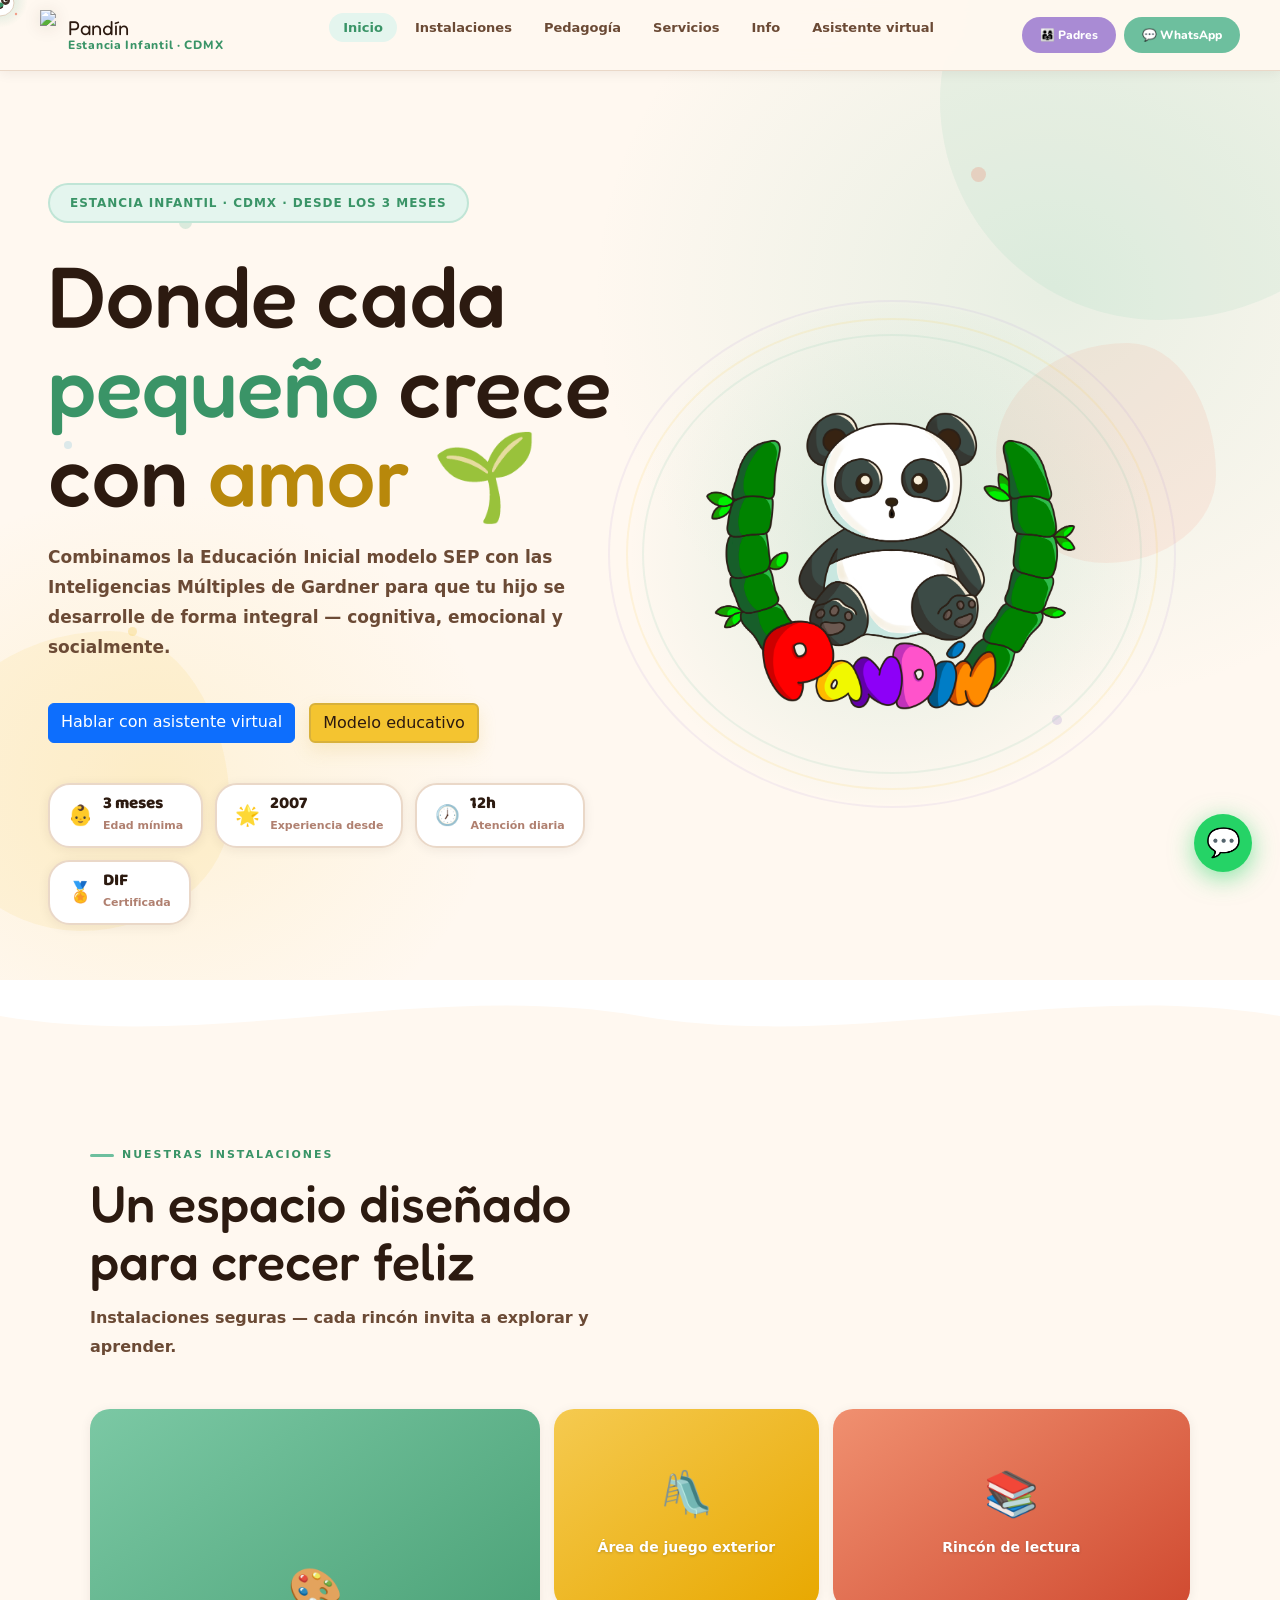
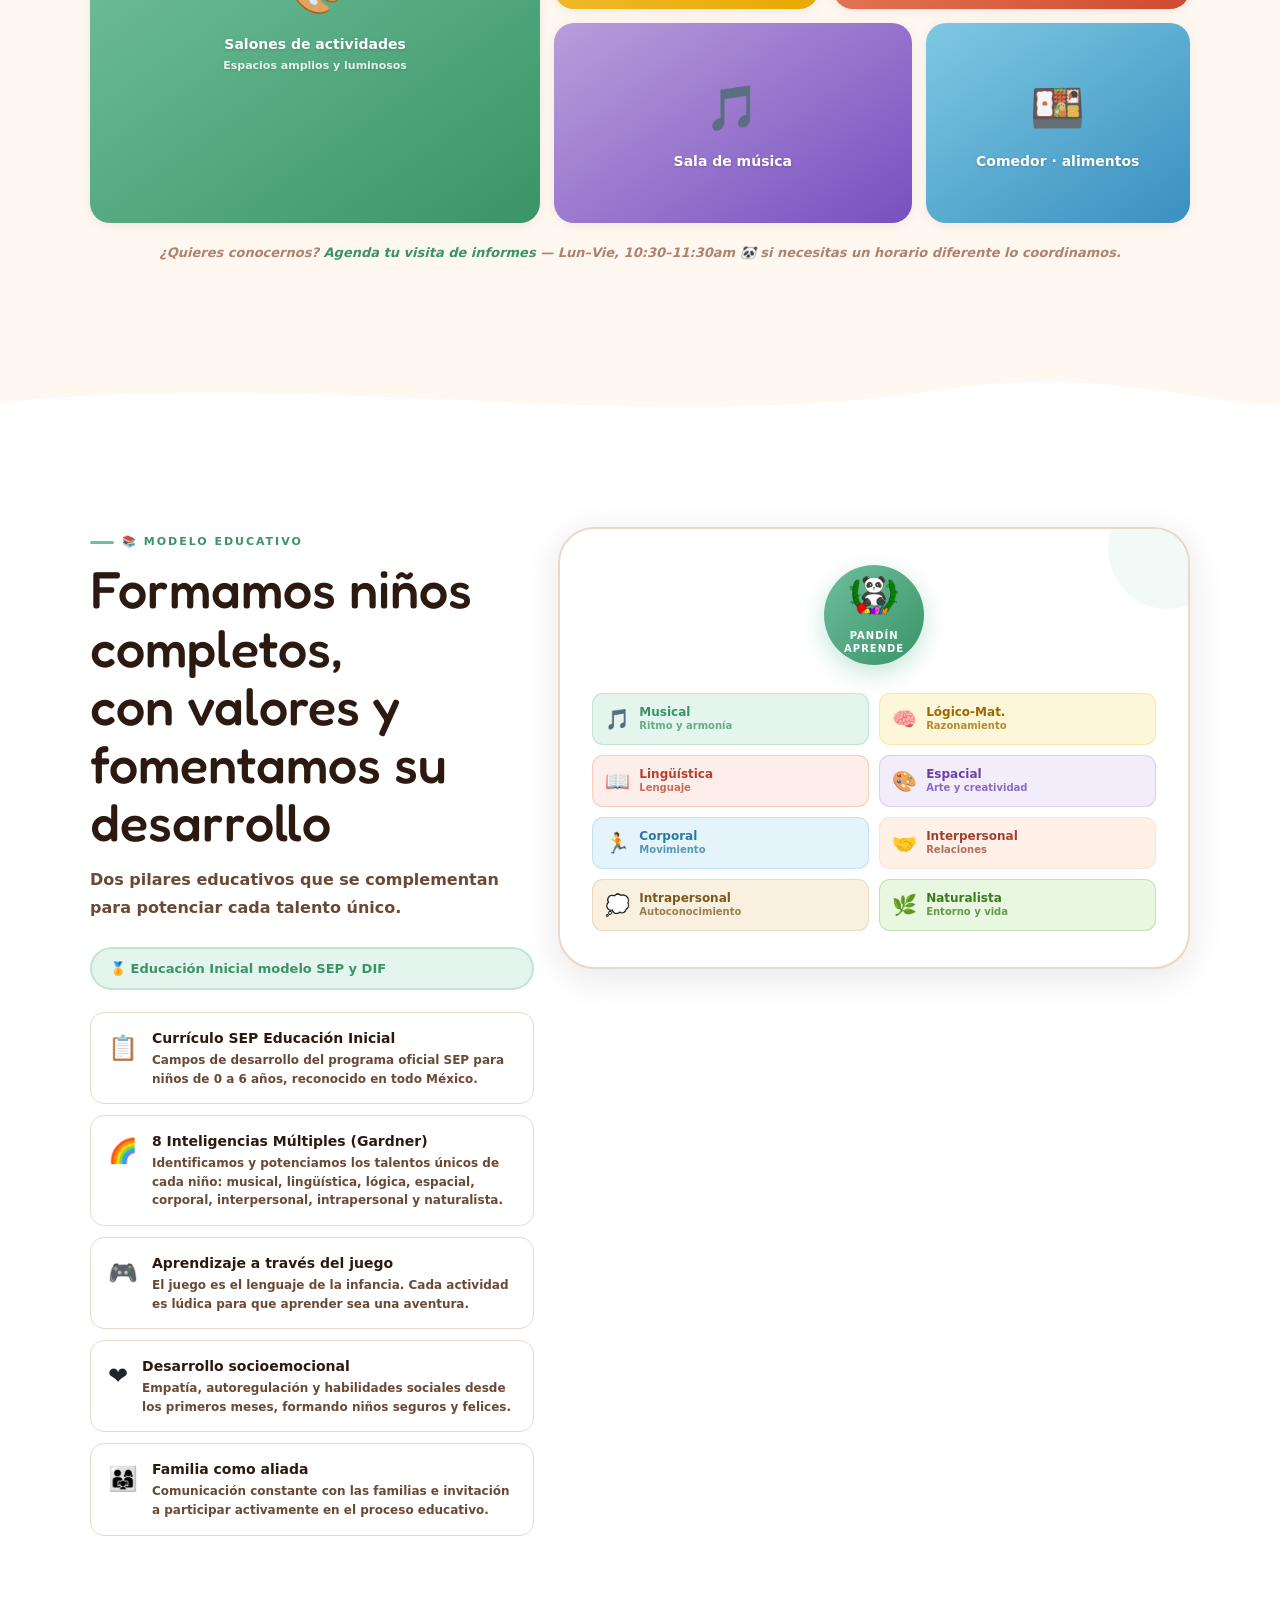
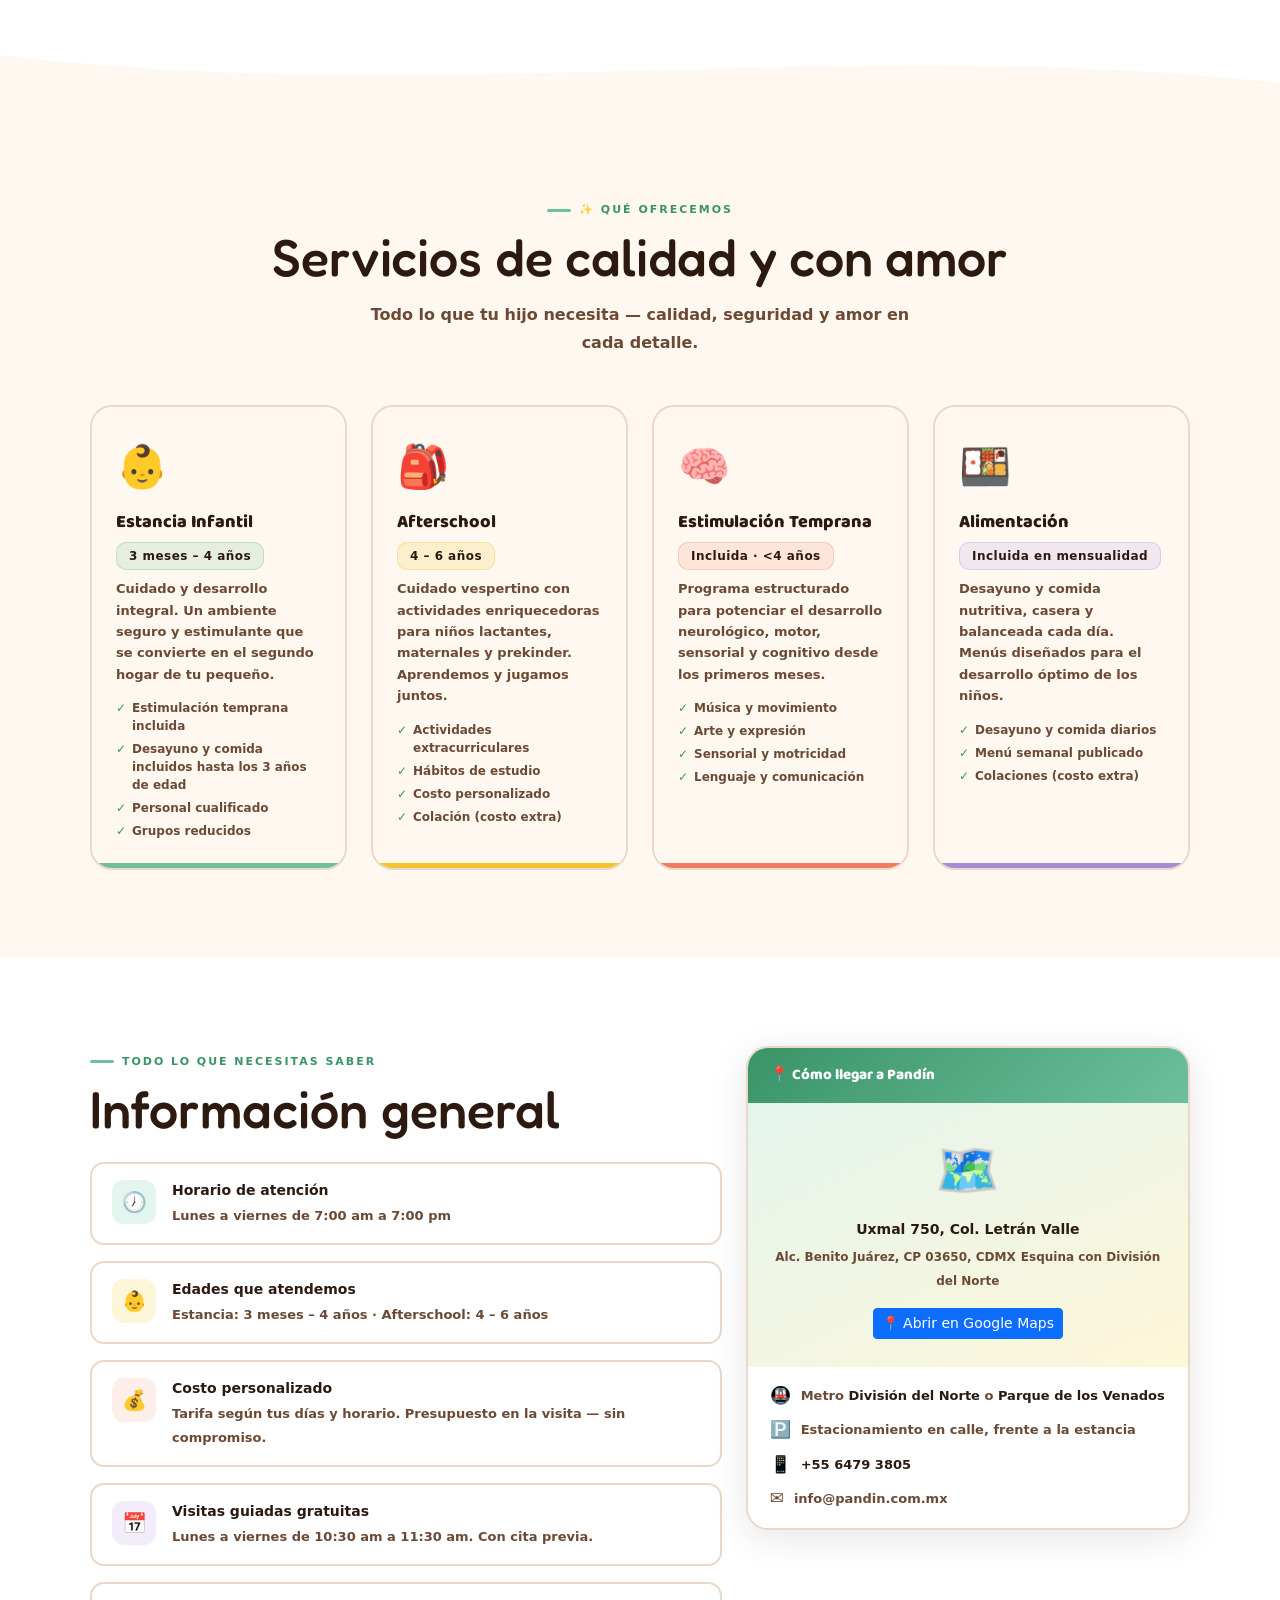
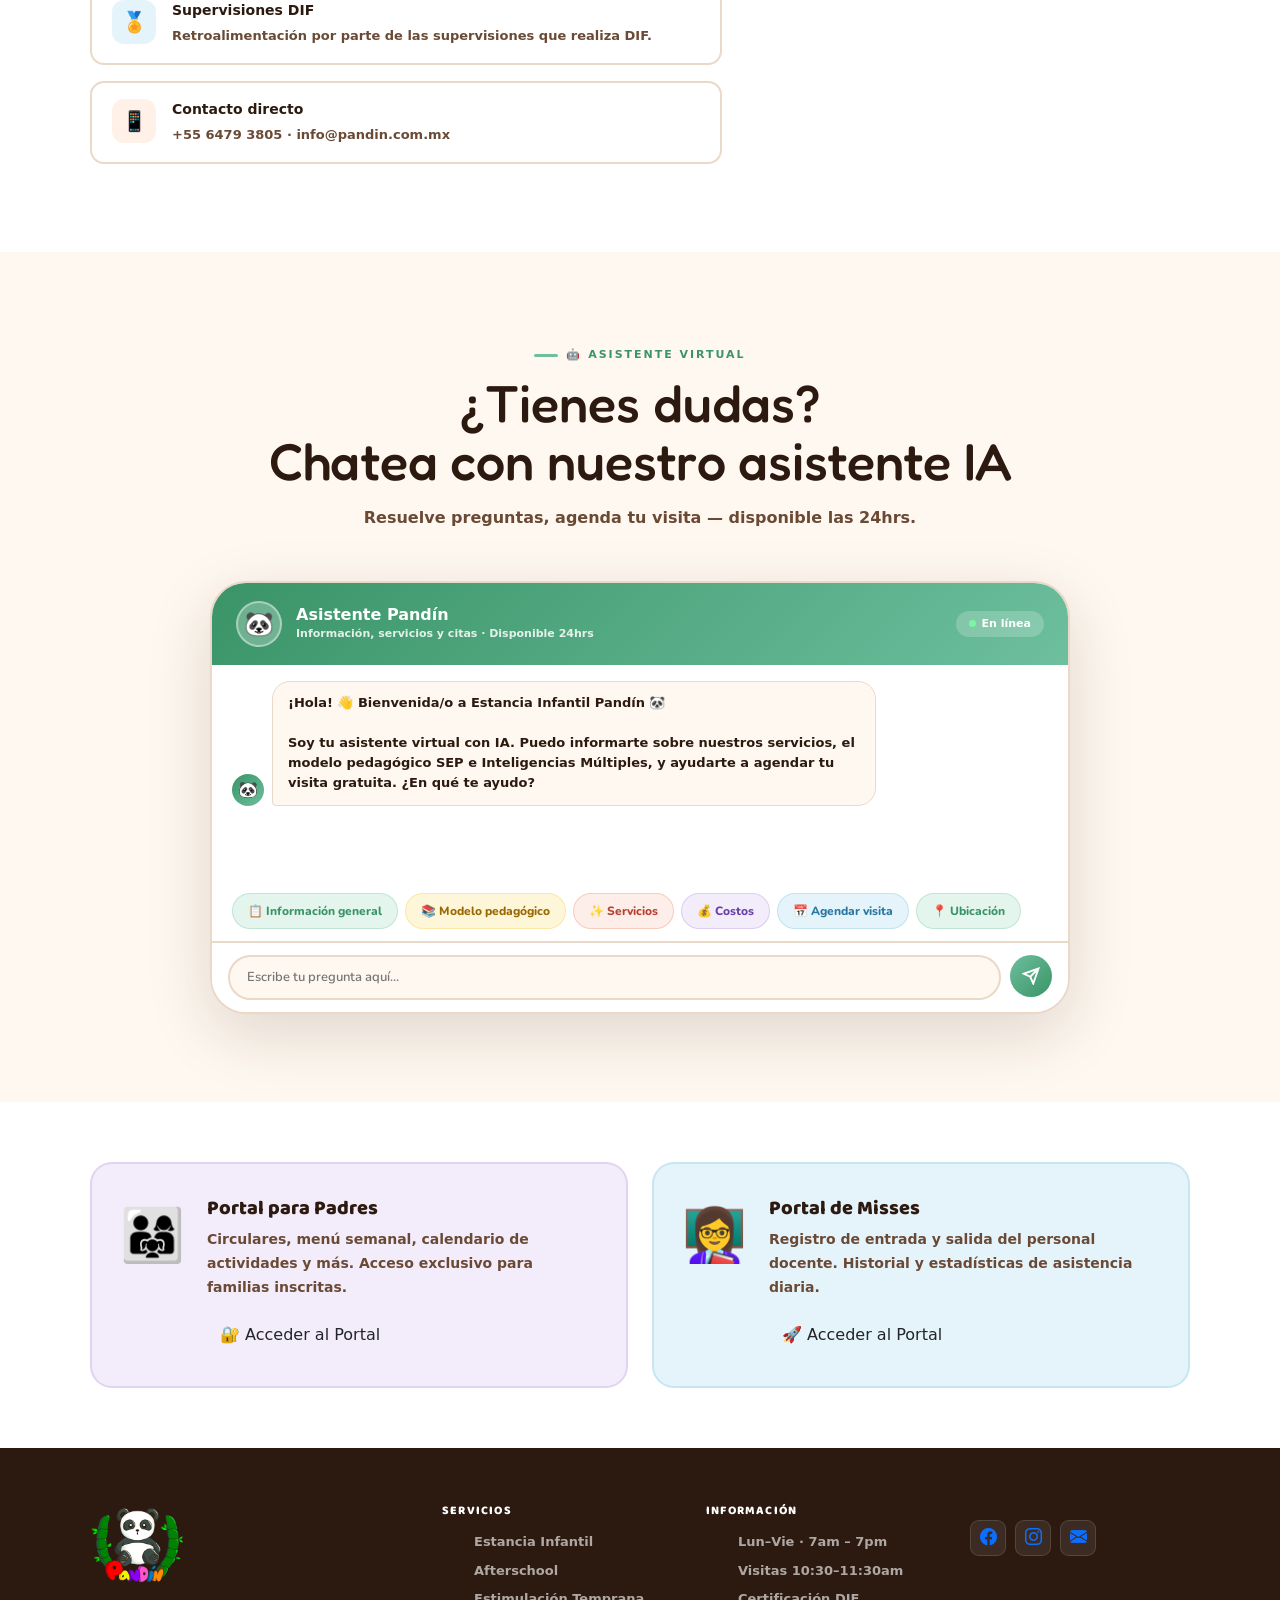
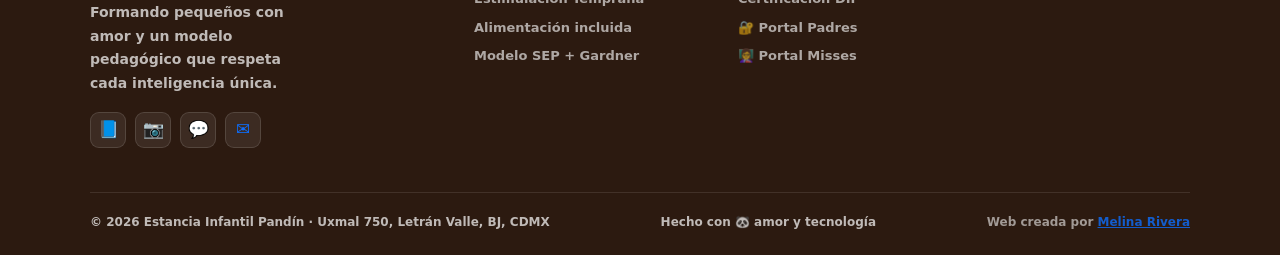
==== index.html @ a17384bd "fix: footer redes sociales" ====
<!DOCTYPE html>
<html lang="es">
<head>
  <meta charset="UTF-8">
  <meta name="viewport" content="width=device-width, initial-scale=1.0">
  <title>Estancia Infantil Pandín — Cuidando lo que más amas 🐼</title>
  <meta name="description" content="Estancia Infantil Pandín CDMX. Educación Inicial modelo SEP + Inteligencias Múltiples. 3 meses a 6 años. Uxmal 750, Letrán Valle.">
  <link rel="stylesheet" href="assets/css/global.css">
  <link rel="stylesheet" href="assets/css/index.css">
  <link href="https://cdn.jsdelivr.net/npm/bootstrap-icons@1.11.3/font/bootstrap-icons.css" rel="stylesheet">
  <!-- Bootstrap 5 -->
  <link href="https://cdn.jsdelivr.net/npm/bootstrap@5.3.2/dist/css/bootstrap.min.css" rel="stylesheet">
</head>
<body>

<!-- ── NAVBAR ─────────────────────────────── -->
<nav class="pnav" id="pnav">
  <a class="brand" href="index.html">
    <img src="/assets/media/logo_pandin.png">
    <div class="brand-text">Pandín<span>Estancia Infantil · CDMX</span></div>
  </a>
  <ul class="nav-links">
    <li><a href="#inicio" class="active">Inicio</a></li>
    <li><a href="#galeria">Instalaciones</a></li>
    <li><a href="#pedagogia">Pedagogía</a></li>
    <li><a href="#servicios">Servicios</a></li>
    <li><a href="#informacion">Info</a></li>
    <li><a href="#asistente">Asistente virtual</a></li>
  </ul>
  <div class="nav-actions">
    <a class="btn-nav btn-nav-portal" href="pages/padres.html">👨‍👩‍👧 Padres</a>
    <a class="btn-nav btn-nav-green" href="https://wa.me/525564793805" target="_blank">💬 WhatsApp</a>
  </div>
</nav>

<!-- ── HERO ───────────────────────────────── -->
<section class="hero-wrap" id="inicio">
  <div class="hero-blobs">
    <div class="blob b1"></div><div class="blob b2"></div><div class="blob b3"></div>
  </div>
  <div class="hero-dots">
    <span class="hd hd1"></span><span class="hd hd2"></span>
    <span class="hd hd3"></span><span class="hd hd4"></span><span class="hd hd5"></span>
  </div>
  <div class="container-fluid px-5">
    <div class="row align-items-center min-vh-100 pt-5">
      <div class="col-lg-6 hero-left">
        <div class="hero-badge reveal">Estancia Infantil · CDMX · Desde los 3 meses</div>
        <h1 class="hero-title reveal">
          Donde cada<br>
          <span class="t-green">pequeño</span> crece<br>
          con <span class="t-yellow">amor</span> 🌱
        </h1>
        <p class="hero-sub reveal">
          Combinamos la <strong>Educación Inicial modelo SEP</strong> con las <strong>Inteligencias Múltiples</strong>
          de Gardner para que tu hijo se desarrolle de forma integral — cognitiva,
          emocional y socialmente.
        </p>
        <div class="hero-ctas reveal">
          <a class="btn btn-primary" href="#asistente">Hablar con asistente virtual</a>
       <a class="btn btn-modelo" href="#pedagogia">Modelo educativo</a>
        </div>
        <div class="hero-pills reveal">
          <div class="pill"><span>👶</span><div><b>3 meses</b><small>Edad mínima</small></div></div>
          <div class="pill"><span>🌟</span><div><b>2007</b><small>Experiencia desde</small></div></div>
          <div class="pill"><span>🕖</span><div><b>12h</b><small>Atención diaria</small></div></div>
          <div class="pill"><span>🏅</span><div><b>DIF</b><small>Certificada</small></div></div>
        </div>
      </div>
      <div class="col-lg-6 hero-right d-none d-lg-block">
        <div class="hero-img-wrap">
          <div class="hero-glow"></div>
          <div class="hero-rings">
            <div class="hr hr1"></div><div class="hr hr2"></div><div class="hr hr3"></div>
          </div>
          <img src="/assets/media/logo_pandin.PNG">
        </div>
      </div>
    </div>
  </div>
</section>

<!-- WAVE -->
<div class="wave-sep" style="background:var(--hero-bottom,#fff)">
  <svg viewBox="0 0 1440 72" xmlns="http://www.w3.org/2000/svg" preserveAspectRatio="none" style="height:72px">
    <path d="M0,36 C240,72 480,0 720,36 C960,72 1200,0 1440,36 L1440,72 L0,72Z" fill="var(--cream)"/>
  </svg>
</div>

<!-- ── GALERÍA ─────────────────────────────── -->
<section class="sec" id="galeria" style="background:var(--cream)">
  <div class="mw">
    <div class="tag-line">Nuestras instalaciones</div>
    <h2 class="sec-title">Un espacio diseñado<br>para crecer feliz</h2>
    <p class="sec-desc mb-5">Instalaciones seguras — cada rincón invita a explorar y aprender.</p>
    <div class="gallery-masonry reveal">
      <div class="gm-item gm-big">
        <div class="gm-ph gp-green">
          <div class="gico">🎨</div>
          <div class="gtxt">Salones de actividades<br><small>Espacios amplios y luminosos</small></div>
          <div class="gm-overlay">Visita nuestras instalaciones</div>
        </div>
      </div>
      <div class="gm-item">
        <div class="gm-ph gp-yellow">
          <div class="gico">🛝</div><div class="gtxt">Área de juego exterior</div>
        </div>
      </div>
      <div class="gm-item">
        <div class="gm-ph gp-coral">
          <div class="gico">📚</div><div class="gtxt">Rincón de lectura</div>
        </div>
      </div>
      <div class="gm-item">
        <div class="gm-ph gp-lav">
          <div class="gico">🎵</div><div class="gtxt">Sala de música</div>
        </div>
      </div>
      <div class="gm-item">
        <div class="gm-ph gp-sky">
          <div class="gico">🍱</div><div class="gtxt">Comedor · alimentos</div>
        </div>
      </div>
    </div>
    <p class="gallery-note reveal">¿Quieres conocernos?
      <a href="#asistente">Agenda tu visita de informes</a> —
      Lun–Vie, 10:30–11:30am 🐼 si necesitas un horario diferente lo coordinamos.
    </p>
  </div>
</section>

<div class="wave-sep" style="background:var(--cream)">
  <svg viewBox="0 0 1440 72" xmlns="http://www.w3.org/2000/svg" preserveAspectRatio="none" style="height:72px">
    <path d="M0,36 C360,0 720,72 1080,20 C1260,0 1380,44 1440,36 L1440,72 L0,72Z" fill="white"/>
  </svg>
</div>

<!-- ── PEDAGOGÍA ──────────────────────────── -->
<section class="sec" id="pedagogia" style="background:white">
  <div class="mw">
    <div class="row gy-5 align-items-start">
      <div class="col-lg-5">
        <div class="tag-line">📚 Modelo educativo</div>
        <h2 class="sec-title">Formamos niños completos,<br>con valores y fomentamos su desarrollo</h2>
        <p class="sec-desc mb-4">Dos pilares educativos que se complementan para potenciar cada talento único.</p>
        <div class="sep-badge reveal">🏅 Educación Inicial modelo SEP y DIF</div>
        <div class="ped-pillar reveal"><span class="pp-ico">📋</span><div><b>Currículo SEP Educación Inicial</b><p>Campos de desarrollo del programa oficial SEP para niños de 0 a 6 años, reconocido en todo México.</p></div></div>
        <div class="ped-pillar reveal"><span class="pp-ico">🌈</span><div><b>8 Inteligencias Múltiples (Gardner)</b><p>Identificamos y potenciamos los talentos únicos de cada niño: musical, lingüística, lógica, espacial, corporal, interpersonal, intrapersonal y naturalista.</p></div></div>
        <div class="ped-pillar reveal"><span class="pp-ico">🎮</span><div><b>Aprendizaje a través del juego</b><p>El juego es el lenguaje de la infancia. Cada actividad es lúdica para que aprender sea una aventura.</p></div></div>
        <div class="ped-pillar reveal"><span class="pp-ico">❤️</span><div><b>Desarrollo socioemocional</b><p>Empatía, autoregulación y habilidades sociales desde los primeros meses, formando niños seguros y felices.</p></div></div>
        <div class="ped-pillar reveal"><span class="pp-ico">👨‍👩‍👧</span><div><b>Familia como aliada</b><p>Comunicación constante con las familias e invitación a participar activamente en el proceso educativo.</p></div></div>
      </div>
      <div class="col-lg-7">
        <div class="intel-card reveal">
          <div class="intel-center">
            <div class="ic-circle">
              <img src="/assets/media/logo_pandin.PNG" class="ped-logo">
              <div class="ic-label">Pandín<br>Aprende</div>
            </div>
          </div>
          <div class="intel-grid">
            <div class="intel-chip ic-m reveal"><span>🎵</span><div><b>Musical</b><small>Ritmo y armonía</small></div></div>
            <div class="intel-chip ic-b reveal"><span>🧠</span><div><b>Lógico-Mat.</b><small>Razonamiento</small></div></div>
            <div class="intel-chip ic-c reveal"><span>📖</span><div><b>Lingüística</b><small>Lenguaje</small></div></div>
            <div class="intel-chip ic-l reveal"><span>🎨</span><div><b>Espacial</b><small>Arte y creatividad</small></div></div>
            <div class="intel-chip ic-s reveal"><span>🏃</span><div><b>Corporal</b><small>Movimiento</small></div></div>
            <div class="intel-chip ic-p reveal"><span>🤝</span><div><b>Interpersonal</b><small>Relaciones</small></div></div>
            <div class="intel-chip ic-sa reveal"><span>💭</span><div><b>Intrapersonal</b><small>Autoconocimiento</small></div></div>
            <div class="intel-chip ic-g reveal"><span>🌿</span><div><b>Naturalista</b><small>Entorno y vida</small></div></div>
          </div>
        </div>
      </div>
    </div>
  </div>
</section>

<div class="wave-sep" style="background:white">
  <svg viewBox="0 0 1440 72" xmlns="http://www.w3.org/2000/svg" preserveAspectRatio="none" style="height:72px">
    <path d="M0,20 C480,72 960,0 1440,48 L1440,72 L0,72Z" fill="var(--cream)"/>
  </svg>
</div>

<!-- ── SERVICIOS ──────────────────────────── -->
<section class="sec" id="servicios" style="background:var(--cream)">
  <div class="mw">
    <div class="center mb-5">
      <div class="tag-line" style="justify-content:center">✨ Qué ofrecemos</div>
      <h2 class="sec-title">Servicios de calidad y con amor</h2>
      <p class="sec-desc">Todo lo que tu hijo necesita — calidad, seguridad y amor en cada detalle.</p>
    </div>
    <div class="row gy-4">
      <div class="col-sm-6 col-xl-3 reveal">
        <div class="srv-card card-accent-mint">
          <div class="sc-icon">👶</div>
          <h3>Estancia Infantil</h3>
          <span class="badge badge-mint mb-2">3 meses – 4 años</span>
          <p>Cuidado y desarrollo integral. Un ambiente seguro y estimulante que se convierte en el segundo hogar de tu pequeño.</p>
          <ul class="sc-list">
            <li>Estimulación temprana incluida</li>
            <li>Desayuno y comida incluidos hasta los 3 años de edad</li>
            <li>Personal cualificado</li>
            <li>Grupos reducidos</li>
          </ul>
        </div>
      </div>
      <div class="col-sm-6 col-xl-3 reveal">
        <div class="srv-card card-accent-butter">
          <div class="sc-icon">🎒</div>
          <h3>Afterschool</h3>
          <span class="badge badge-butter mb-2">4 – 6 años</span>
          <p>Cuidado vespertino con actividades enriquecedoras para niños lactantes, maternales y prekinder. Aprendemos y jugamos juntos.</p>
          <ul class="sc-list">
            <li>Actividades extracurriculares</li>
            <li>Hábitos de estudio</li>
            <li>Costo personalizado</li>
            <li>Colación (costo extra)</li>
          </ul>
        </div>
      </div>
      <div class="col-sm-6 col-xl-3 reveal">
        <div class="srv-card card-accent-coral">
          <div class="sc-icon">🧠</div>
          <h3>Estimulación Temprana</h3>
          <span class="badge badge-coral mb-2">Incluida · &lt;4 años</span>
          <p>Programa estructurado para potenciar el desarrollo neurológico, motor, sensorial y cognitivo desde los primeros meses.</p>
          <ul class="sc-list">
            <li>Música y movimiento</li>
            <li>Arte y expresión</li>
            <li>Sensorial y motricidad</li>
            <li>Lenguaje y comunicación</li>
          </ul>
        </div>
      </div>
      <div class="col-sm-6 col-xl-3 reveal">
        <div class="srv-card card-accent-lav">
          <div class="sc-icon">🍱</div>
          <h3>Alimentación</h3>
          <span class="badge badge-lav mb-2">Incluida en mensualidad</span>
          <p>Desayuno y comida nutritiva, casera y balanceada cada día. Menús diseñados para el desarrollo óptimo de los niños.</p>
          <ul class="sc-list">
            <li>Desayuno y comida diarios</li>
            <li>Menú semanal publicado</li>
            <li>Colaciones (costo extra)</li>
          </ul>
        </div>
      </div>
    </div>
  </div>
</section>
<!-- ── INFORMACIÓN ────────────────────────── -->
<section class="sec" id="informacion" style="background:white">
  <div class="mw">
    <div class="row gy-5 align-items-start">
      <div class="col-lg-7">
        <div class="tag-line">Todo lo que necesitas saber</div>
        <h2 class="sec-title mb-4">Información general</h2>
        <div class="d-flex flex-column gap-3">
          <div class="info-row reveal"><div class="info-dot" style="background:var(--mint-l)">🕖</div><div class="info-row-text"><strong>Horario de atención</strong><span>Lunes a viernes de 7:00 am a 7:00 pm</span></div></div>
          <div class="info-row reveal"><div class="info-dot" style="background:var(--butter-l)">👶</div><div class="info-row-text"><strong>Edades que atendemos</strong><span>Estancia: 3 meses – 4 años · Afterschool: 4 – 6 años</span></div></div>
          <div class="info-row reveal"><div class="info-dot" style="background:var(--coral-l)">💰</div><div class="info-row-text"><strong>Costo personalizado</strong><span>Tarifa según tus días y horario. Presupuesto en la visita — sin compromiso.</span></div></div>
          <div class="info-row reveal"><div class="info-dot" style="background:var(--lav-l)">📅</div><div class="info-row-text"><strong>Visitas guiadas gratuitas</strong><span>Lunes a viernes de 10:30 am a 11:30 am. Con cita previa.</span></div></div>
          <div class="info-row reveal"><div class="info-dot" style="background:var(--sky-l)">🏅</div><div class="info-row-text"><strong>Supervisiones DIF</strong><span>Retroalimentación por parte de las supervisiones que realiza DIF.</span></div></div>
          <div class="info-row reveal"><div class="info-dot" style="background:#FFF0E8">📱</div><div class="info-row-text"><strong>Contacto directo</strong><span>+55 6479 3805 · info@pandin.com.mx</span></div></div>
        </div>
      </div>
      <div class="col-lg-5 reveal">
        <div class="map-card">
          <div class="map-header">📍 Cómo llegar a Pandín</div>
          <div class="map-visual">
            <div class="map-icon">🗺️</div>
            <div class="map-addr">
              <strong>Uxmal 750, Col. Letrán Valle</strong>
              <span>Alc. Benito Juárez, CP 03650, CDMX</span>
              <span>Esquina con División del Norte</span>
            </div>
            <a class="btn btn-primary btn-sm mt-3" href="https://www.google.com/maps/place/Estancia+Infantil+Pandín/@19.3747307,-99.1601567,735m/data=!3m2!1e3!4b1!4m6!3m5!1s0x85d1ffa5770e0b1b:0x31084048f4083939!8m2!3d19.3747257!4d-99.1575818!16s%2Fg%2F1q2v_lv0q?entry=ttu&g_ep=EgoyMDI2MDMzMC4wIKXMDSoASAFQAw%3D%3D" target="_blank">📍 Abrir en Google Maps</a>
          </div>
          <div class="map-details">
            <div class="md-row"><span>🚇</span><span>Metro <strong>División del Norte</strong> o <strong>Parque de los Venados</strong></span></div>
            <div class="md-row"><span>🅿️</span><span>Estacionamiento en calle, frente a la estancia</span></div>
            <div class="md-row"><span>📱</span><span><strong>+55 6479 3805</strong></span></div>
            <div class="md-row"><span>✉️</span><span>info@pandin.com.mx</span></div>
          </div>
        </div>
      </div>
    </div>
  </div>
</section>

<!-- ── ASISTENTE IA ────────────────────────── -->
<section class="sec" id="asistente" style="background:var(--cream)">
  <div class="mw-sm">
    <div class="center mb-5">
      <div class="tag-line" style="justify-content:center">🤖 Asistente Virtual</div>
      <h2 class="sec-title">¿Tienes dudas?<br>Chatea con nuestro asistente IA</h2>
      <p class="sec-desc">Resuelve preguntas, agenda tu visita — disponible las 24hrs.</p>
    </div>
    <div class="chat-shell reveal">
      <div class="chat-hdr">
        <div class="ch-av">🐼</div>
        <div class="ch-info">
          <h3>Asistente Pandín</h3>
          <p>Información, servicios y citas · Disponible 24hrs</p>
        </div>
        <div class="ch-online"><div class="online-dot"></div>En línea</div>
      </div>
      <div class="chat-loader" id="chatLoader"><div class="cl-bar"></div></div>
      <div class="chat-body">
        <div class="chat-msgs" id="chatMsgs"></div>
        <div class="chat-opts" id="chatOpts"></div>
        <div id="chatForms"></div>
      </div>
      <div class="chat-input-row">
        <input type="text" id="chatIn" placeholder="Escribe tu pregunta aquí..." autocomplete="off">
        <button class="chat-send" onclick="sendChat()" aria-label="Enviar">
          <svg width="18" height="18" viewBox="0 0 24 24" fill="none" stroke="white" stroke-width="2.5"><path d="M22 2L11 13M22 2L15 22 11 13 2 9l20-7z"/></svg>
        </button>
      </div>
    </div>
  </div>
</section>

<!-- ── PORTALES CTA ────────────────────────── -->
<section class="sec-sm" id="portales" style="background:white">
  <div class="mw">
    <div class="row gy-4">
      <div class="col-md-6 reveal">
        <div class="portal-cta-card pcc-lav">
          <div class="pcc-icon">👨‍👩‍👧</div>
          <div class="pcc-body">
            <h3>Portal para Padres</h3>
            <p>Circulares, menú semanal, calendario de actividades y más. Acceso exclusivo para familias inscritas.</p>
            <a class="btn btn-lav" href="pages/padres.html">🔐 Acceder al Portal</a>
          </div>
        </div>
      </div>
      <div class="col-md-6 reveal">
        <div class="portal-cta-card pcc-sky">
          <div class="pcc-icon">👩‍🏫</div>
          <div class="pcc-body">
            <h3>Portal de Misses</h3>
            <p>Registro de entrada y salida del personal docente. Historial y estadísticas de asistencia diaria.</p>
            <a class="btn btn-sky" href="pages/misses.html">🚀 Acceder al Portal</a>
          </div>
        </div>
      </div>
    </div>
  </div>
</section>

<!-- ── FOOTER ─────────────────────────────── -->
<footer class="pfooter">
  <div class="footer-grid">
    <div class="footer-brand">
      <img src="/assets/media/logo_pandin.PNG">
            <p>Formando pequeños con amor y un modelo pedagógico que respeta cada inteligencia única.</p>
      <div class="footer-social">
        <a class="soc-btn" href="https://www.facebook.com/estancia.pandin?ref=hl" target="_blank">📘</a>
        <a class="soc-btn" href="https://www.instagram.com/estancia.pandin/" target="_blank">📷</a>
        <a class="soc-btn" href="https://wa.me/525564793805" target="_blank">💬</a>
        <a class="soc-btn" href="mailto:info@pandin.com.mx">✉️</a>
      </div>
    </div>
    <div class="footer-col"><h4>Servicios</h4><ul>
      <li><a href="#servicios">Estancia Infantil</a></li>
      <li><a href="#servicios">Afterschool</a></li>
      <li><a href="#servicios">Estimulación Temprana</a></li>
      <li><a href="#servicios">Alimentación incluida</a></li>
      <li><a href="#pedagogia">Modelo SEP + Gardner</a></li>
    </ul></div>
    <div class="footer-col"><h4>Información</h4><ul>
      <li><a href="#informacion">Lun–Vie · 7am – 7pm</a></li>
      <li><a href="#informacion">Visitas 10:30–11:30am</a></li>
      <li><a href="#informacion">Certificación DIF</a></li>
      <li><a href="pages/padres.html">🔐 Portal Padres</a></li>
      <li><a href="pages/misses.html">👩‍🏫 Portal Misses</a></li>
    </ul></div>
    <div class="footer-social">
  <a class="soc-btn" href="https://www.facebook.com/estancia.pandin?ref=hl" target="_blank">
    <i class="bi bi-facebook"></i>
  </a>
  <a class="soc-btn" href="https://www.instagram.com/estancia.pandin/" target="_blank">
    <i class="bi bi-instagram"></i>
  </a>
  </a>
  <a class="soc-btn" href="mailto:info@pandin.com.mx">
    <i class="bi bi-envelope-fill"></i>
  </a>
</div>
  </div>
 <div class="footer-bottom">
  <span>© 2026 Estancia Infantil Pandín · Uxmal 750, Letrán Valle, BJ, CDMX</span>
  <span>Hecho con 🐼 amor y tecnología</span>
  <span class="dev-credit">
    Web creada por 
    <a href="https://melinarivera.github.io" target="_blank">Melina Rivera</a>
  </span>
</div>
  </div>
</footer>
<a class="wa-float" href="https://wa.me/525564793805" target="_blank">💬</a>

<!-- Bootstrap JS -->
<script src="https://cdn.jsdelivr.net/npm/bootstrap@5.3.2/dist/js/bootstrap.bundle.min.js"></script>
<script src="assets/js/global.js"></script>
<script src="assets/js/chat.js"></script>
</body>
</html>
---- assets/css/global.css ----
/* ═══════════════════════════════════════════════
   PANDÍN — Global CSS
   Paleta pastel cálida inspirada en el logo
   ═══════════════════════════════════════════════ */
@import url('https://fonts.googleapis.com/css2?family=Nunito:wght@400;600;700;800;900&family=Baloo+2:wght@600;700;800&family=Fredoka+One&display=swap');

:root {
  --mint:     #6DBF9E;
  --mint-l:   #E4F5EE;
  --mint-d:   #3A9467;
  --butter:   #F4C430;
  --butter-l: #FEF6D8;
  --coral:    #F07B5E;
  --coral-l:  #FDEEE9;
  --lav:      #A98BD4;
  --lav-l:    #F2ECFB;
  --sky:      #72BBD8;
  --sky-l:    #E5F4FB;
  --cream:    #FFF8F0;
  --warm:     #FFFFFF;
  --sand:     #FAF0E0;
  --text:     #2C1A10;
  --text-m:   #6B4A35;
  --text-l:   #B08070;
  --border:   #EAD8C8;
  --sh-sm:    0 2px 12px rgba(44,26,16,.07);
  --sh:       0 8px 36px rgba(44,26,16,.11);
  --sh-lg:    0 20px 64px rgba(44,26,16,.15);
  --r:        14px;
  --rl:       22px;
  --rxl:      36px;
  --f:        'Nunito', sans-serif;
  --f2:       'Baloo 2', sans-serif;
  --f3:       'Fredoka One', cursive;
}

* { box-sizing: border-box; margin: 0; padding: 0; }
html { scroll-behavior: smooth; font-size: 16px; }
body { font-family: var(--f); background: var(--cream); color: var(--text); overflow-x: hidden; }
::-webkit-scrollbar { width: 7px; }
::-webkit-scrollbar-track { background: var(--cream); }
::-webkit-scrollbar-thumb { background: var(--mint); border-radius: 4px; }

/* ── CURSOR (Bambú con destello) ── */
*, *::before, *::after { cursor: none !important; }
.cur-trail {
  position: fixed; pointer-events: none; z-index: 99999;
  width: 40px; height: 40px; margin-left: -20px; margin-top: -20px;
  transition: opacity .2s;
}
.cur-glow {
  position: fixed; pointer-events: none; z-index: 99998;
  width: 56px; height: 56px; border-radius: 50%;
  margin-left: -28px; margin-top: -28px;
  background: radial-gradient(circle, rgba(109,191,158,.35) 0%, transparent 70%);
  transition: width .18s, height .18s, margin .18s, opacity .2s;
}
.cur-glow.hov {
  width: 72px; height: 72px; margin-left: -36px; margin-top: -36px;
  background: radial-gradient(circle, rgba(109,191,158,.55) 0%, transparent 70%);
}

/* ── NAVBAR ── */
.pnav {
  position: fixed; top: 0; left: 0; right: 0; z-index: 800;
  background: rgba(255,248,240,.95); backdrop-filter: blur(18px);
  border-bottom: 1.5px solid var(--border);
  padding: 10px 40px;
  display: flex; align-items: center; justify-content: space-between;
  box-shadow: var(--sh-sm);
  transition: padding .3s, box-shadow .3s;
}
.pnav.shrunk { padding: 6px 40px; box-shadow: var(--sh); }
.pnav .brand { display: flex; align-items: center; gap: 12px; text-decoration: none; }
.pnav .brand img {
  height: 50px; width: auto;
  filter: drop-shadow(0 2px 8px rgba(44,26,16,.12));
  transition: height .3s;
}
.pnav.shrunk .brand img { height: 40px; }
.pnav .brand-text { font-family: var(--f3); font-size: 20px; color: var(--text); line-height: 1.1; }
.pnav .brand-text span { color: var(--mint-d); display: block; font-size: 12px; font-family: var(--f); font-weight: 800; letter-spacing: .06em; }
.pnav .nav-links { display: flex; gap: 4px; list-style: none; }
.pnav .nav-links a {
  font-size: 13px; font-weight: 700; color: var(--text-m); text-decoration: none;
  padding: 7px 14px; border-radius: 20px; transition: all .2s;
}
.pnav .nav-links a:hover, .pnav .nav-links a.active {
  background: var(--mint-l); color: var(--mint-d);
}
.pnav .nav-actions { display: flex; gap: 8px; }
.btn-nav {
  padding: 9px 18px; border-radius: 22px; font-family: var(--f);
  font-weight: 800; font-size: 12px; text-decoration: none;
  display: inline-flex; align-items: center; gap: 6px;
  transition: all .2s; border: none;
}
.btn-nav-green { background: var(--mint); color: white; }
.btn-nav-green:hover { background: var(--mint-d); transform: translateY(-2px); box-shadow: 0 6px 20px rgba(109,191,158,.45); }
.btn-nav-out { background: transparent; color: var(--text-m); border: 2px solid var(--border) !important; }
.btn-nav-out:hover { border-color: var(--mint) !important; color: var(--mint-d); }
.btn-nav-portal { background: var(--lav); color: white; }
.btn-nav-portal:hover { background: #8A6DC0; transform: translateY(-2px); box-shadow: 0 6px 20px rgba(169,139,212,.45); }

/* ── WAVE DIVIDER ── */
.wave-sep { display: block; width: 100%; line-height: 0; overflow: hidden; }
.wave-sep svg { display: block; width: 100%; }

/* ── SECTION HELPERS ── */
.sec { padding: 88px 40px; }
.sec-sm { padding: 60px 40px; }
.mw { max-width: 1100px; margin: 0 auto; }
.mw-sm { max-width: 860px; margin: 0 auto; }
.tag-line {
  display: inline-flex; align-items: center; gap: 8px;
  font-size: 11px; font-weight: 800; letter-spacing: .18em;
  text-transform: uppercase; color: var(--mint-d); margin-bottom: 10px;
}
.tag-line::before { content: ''; width: 24px; height: 3px; background: var(--mint); border-radius: 2px; }
h2.sec-title { font-family: var(--f3); font-size: clamp(32px,4.5vw,52px); color: var(--text); line-height: 1.12; margin-bottom: 14px; }
.sec-desc { font-size: 16px; font-weight: 600; color: var(--text-m); line-height: 1.78; max-width: 580px; }
.center { text-align: center; }
.center .sec-desc { margin: 0 auto; }

/* ── BUTTONS ── */
.btn {
  padding: 14px 30px; border-radius: 30px; font-family: var(--f);
  font-weight: 800; font-size: 14px; display: inline-flex; align-items: center;
  gap: 8px; transition: all .22s; text-decoration: none; border: none;
}
.btn-primary { background: var(--mint); color: white; }
.btn-primary:hover { background: var(--mint-d); transform: translateY(-3px); box-shadow: 0 10px 30px rgba(109,191,158,.45); }
.btn-secondary { background: transparent; color: var(--text-m); border: 2.5px solid var(--border) !important; }
.btn-secondary:hover { border-color: var(--mint) !important; color: var(--mint-d); transform: translateY(-3px); }
.btn-lav { background: var(--lav); color: white; }
.btn-lav:hover { background: #8A6DC0; transform: translateY(-3px); box-shadow: 0 10px 30px rgba(169,139,212,.45); }
.btn-sky { background: var(--sky); color: white; }
.btn-sky:hover { background: #4FA0C0; transform: translateY(-3px); box-shadow: 0 10px 30px rgba(114,187,216,.45); }

/* ── CARDS ── */
.card {
  background: var(--warm); border: 2px solid var(--border);
  border-radius: var(--rl); padding: 28px 24px;
  transition: all .25s;
}
.card:hover { transform: translateY(-5px); box-shadow: var(--sh); }
.card-accent-mint  { border-top: 4px solid var(--mint); }
.card-accent-butter{ border-top: 4px solid var(--butter); }
.card-accent-coral { border-top: 4px solid var(--coral); }
.card-accent-lav   { border-top: 4px solid var(--lav); }

/* ── INFO ROWS ── */
.info-row {
  display: flex; align-items: flex-start; gap: 16px;
  background: var(--warm); border: 2px solid var(--border);
  border-radius: var(--r); padding: 16px 20px;
  transition: all .2s;
}
.info-row:hover { border-color: var(--mint); transform: translateX(6px); box-shadow: var(--sh-sm); }
.info-dot {
  width: 44px; height: 44px; border-radius: 12px; flex-shrink: 0;
  display: flex; align-items: center; justify-content: center; font-size: 20px;
}
.info-row-text strong { font-size: 14px; font-weight: 800; color: var(--text); display: block; margin-bottom: 2px; }
.info-row-text span  { font-size: 13px; font-weight: 600; color: var(--text-m); line-height: 1.5; }

/* ── FOOTER ── */
.pfooter { background: var(--text); color: rgba(255,255,255,.7); padding: 56px 40px 24px; }
.footer-grid { display: grid; grid-template-columns: 1.4fr 1fr 1fr 1fr; gap: 44px; max-width: 1100px; margin: 0 auto 44px; }
.footer-brand img { height: 58px; filter: drop-shadow(0 0 1px rgba(255,255,255,.4)) brightness(10) saturate(0); margin-bottom: 14px; display: block; }
.footer-brand p { font-size: 14px; line-height: 1.7; font-weight: 600; max-width: 210px; }
.footer-social { display: flex; gap: 9px; margin-top: 16px; }
.soc-btn { width: 36px; height: 36px; border-radius: 9px; display: flex; align-items: center; justify-content: center; font-size: 17px; text-decoration: none; background: rgba(255,255,255,.08); border: 1px solid rgba(255,255,255,.12); transition: all .2s; }
.soc-btn:hover { background: var(--mint); transform: translateY(-2px); }
.footer-col h4 { font-family: var(--f2); font-weight: 800; font-size: 12px; color: white; margin-bottom: 14px; text-transform: uppercase; letter-spacing: .1em; }
.footer-col ul { list-style: none; }
.footer-col ul li { font-size: 13px; margin-bottom: 9px; font-weight: 600; }
.footer-col ul li a { color: rgba(255,255,255,.62); text-decoration: none; transition: color .2s; }
.footer-col ul li a:hover { color: var(--mint); }
.footer-bottom { border-top: 1px solid rgba(255,255,255,.1); padding-top: 20px; max-width: 1100px; margin: 0 auto; display: flex; justify-content: space-between; align-items: center; flex-wrap: wrap; gap: 10px; font-size: 12px; font-weight: 600; }

/* ── WA FLOAT ── */
.wa-float {
  position: fixed; bottom: 28px; right: 28px; width: 58px; height: 58px;
  background: #25D366; border-radius: 50%; display: flex; align-items: center;
  justify-content: center; font-size: 28px; text-decoration: none;
  box-shadow: 0 6px 24px rgba(37,211,102,.55); z-index: 700;
  animation: waPulse 3s ease infinite;
}
.wa-float:hover { transform: scale(1.12); animation: none; }
@keyframes waPulse { 0%,100%{box-shadow:0 6px 24px rgba(37,211,102,.55)} 50%{box-shadow:0 6px 34px rgba(37,211,102,.75),0 0 0 9px rgba(37,211,102,.12)} }

/* ── BADGE ── */
.badge { display: inline-flex; align-items: center; gap: 6px; padding: 5px 14px; border-radius: 16px; font-size: 11px; font-weight: 800; letter-spacing: .04em; }
.badge-mint { background: var(--mint-l); color: var(--mint-d); border: 1.5px solid rgba(109,191,158,.3); }
.badge-butter { background: var(--butter-l); color: #9A6800; border: 1.5px solid rgba(244,196,48,.3); }
.badge-coral { background: var(--coral-l); color: #B84030; border: 1.5px solid rgba(240,123,94,.3); }
.badge-lav { background: var(--lav-l); color: #6A40A8; border: 1.5px solid rgba(169,139,212,.3); }
.badge-sky { background: var(--sky-l); color: #2A78A0; border: 1.5px solid rgba(114,187,216,.3); }

/* ── SCROLL REVEAL ── */
.reveal { opacity: 0; transform: translateY(24px); transition: opacity .65s ease, transform .65s ease; }
.reveal.visible { opacity: 1; transform: translateY(0); }

/* ── PORTAL FORMS ── */
.pfield { margin-bottom: 18px; }
.pfield label { display: block; font-size: 11px; font-weight: 800; color: var(--text-m); text-transform: uppercase; letter-spacing: .08em; margin-bottom: 6px; }
.pfield input, .pfield select, .pfield textarea {
  width: 100%; padding: 13px 16px; border: 2px solid var(--border);
  border-radius: var(--r); font-family: var(--f); font-size: 14px;
  font-weight: 600; color: var(--text); background: var(--cream);
  outline: none; transition: border-color .2s, box-shadow .2s;
}
.pfield input:focus, .pfield select:focus, .pfield textarea:focus {
  border-color: var(--mint); box-shadow: 0 0 0 4px rgba(109,191,158,.15);
}
.pfield textarea { resize: none; }

/* ── PORTAL TABS ── */
.portal-tabs { display: flex; border: 2px solid var(--border); border-radius: var(--r); overflow: hidden; margin-bottom: 24px; }
.ptab { flex: 1; padding: 12px 16px; background: var(--cream); color: var(--text-m); border: none; font-family: var(--f); font-size: 13px; font-weight: 800; border-right: 1px solid var(--border); transition: all .2s; }
.ptab:last-child { border-right: none; }
.ptab.active { background: linear-gradient(90deg, var(--mint-d), var(--mint)); color: white; }
.ptab:hover:not(.active) { background: var(--mint-l); color: var(--mint-d); }
.tab-pane { display: none; }
.tab-pane.active { display: block; }

/* ── TABLE ── */
.data-table { width: 100%; border-collapse: collapse; }
.data-table thead th { padding: 10px 14px; text-align: left; font-size: 10px; font-weight: 800; color: var(--text-l); text-transform: uppercase; letter-spacing: .1em; border-bottom: 2px solid var(--border); background: var(--cream); }
.data-table tbody td { padding: 12px 14px; font-size: 13px; font-weight: 600; color: var(--text-m); border-bottom: 1px solid var(--border); }
.data-table tbody tr:last-child td { border-bottom: none; }
.data-table tbody tr:hover { background: var(--cream); }

/* ── MOBILE ── */
@media (max-width: 900px) {
  .pnav { padding: 10px 16px; }
  .pnav.shrunk { padding: 7px 16px; }
  .pnav .nav-links { display: none; }
  .sec, .sec-sm { padding: 60px 16px; }
  .footer-grid { grid-template-columns: 1fr 1fr; gap: 28px; }
}
@media (max-width: 600px) {
  .footer-grid { grid-template-columns: 1fr; }
  .pnav .brand-text { display: none; }
}
---- assets/css/index.css ----
/* ═══════════════════════════════════════════════
   PANDÍN — index.css (Landing Page)
   ═══════════════════════════════════════════════ */

/* ── HERO ── */
.hero-wrap {
  min-height: 100vh;
  background: var(--cream);
  position: relative;
  overflow: hidden;
  padding-top: 80px;
}

.hero-wrap::before {
  content: '';
  position: absolute;
  inset: 0;
  background:
    radial-gradient(ellipse 55% 65% at 82% 30%, rgba(109,191,158,.16) 0%, transparent 65%),
    radial-gradient(ellipse 45% 50% at 12% 80%, rgba(244,196,48,.13) 0%, transparent 60%);
  pointer-events: none;
}

/* contenedor del logo */
.hero-img-wrap {
  position: relative;
  display: flex;
  justify-content: center;
  align-items: center;
  min-height: 420px;
}

/* logo */
.hero-img-wrap img {
  width: 380px;
  max-width: 100%;
  height: auto;
  display: block;
  position: relative;
  z-index: 2;
  animation: floatLogo 3.5s ease-in-out infinite;
}

/* movimiento */
@keyframes floatLogo {
  0%   { transform: translateY(0px); }
  50%  { transform: translateY(-12px); }
  100% { transform: translateY(0px); }
}
/* Blobs */
.hero-blobs { position:absolute;inset:0;overflow:hidden;pointer-events:none; }
.blob { position:absolute;border-radius:60% 40% 50% 50%/50% 60% 40% 50%;opacity:.1;animation:blobAnim 9s ease-in-out infinite; }
.b1{width:440px;height:440px;background:var(--mint);top:-120px;right:-100px;}
.b2{width:300px;height:300px;background:var(--butter);bottom:5%;left:-70px;animation-delay:-3s;}
.b3{width:220px;height:220px;background:var(--coral);top:35%;right:5%;animation-delay:-6s;}
@keyframes blobAnim {
  0%,100%{transform:translate(0,0) rotate(0deg)}
  33%{transform:translate(16px,-22px) rotate(5deg)}
  66%{transform:translate(-12px,16px) rotate(-4deg)}
}
/* Floating dots */
.hero-dots { position:absolute;inset:0;pointer-events:none; }
.hd { position:absolute;border-radius:50%;opacity:.25;animation:dotFloat 5s ease-in-out infinite; }
.hd1{width:13px;height:13px;background:var(--mint);top:22%;left:14%;}
.hd2{width:9px;height:9px;background:var(--butter);top:64%;left:10%;animation-delay:.7s;}
.hd3{width:15px;height:15px;background:var(--coral);top:17%;right:23%;animation-delay:1.4s;}
.hd4{width:10px;height:10px;background:var(--lav);bottom:26%;right:17%;animation-delay:2.1s;}
.hd5{width:8px;height:8px;background:var(--sky);top:45%;left:5%;animation-delay:2.8s;}
@keyframes dotFloat{0%,100%{transform:translateY(0)}50%{transform:translateY(-14px)}}

/* Hero content */
.hero-left { position:relative;z-index:2; }
.hero-badge {
  display:inline-flex;align-items:center;gap:8px;
  background:var(--mint-l);border:2px solid rgba(109,191,158,.3);
  color:var(--mint-d);padding:9px 20px;border-radius:30px;
  font-size:12px;font-weight:800;letter-spacing:.08em;text-transform:uppercase;
  margin-bottom:28px;
}
.hero-title {
  font-family:var(--f3);
  font-size:clamp(48px,7.5vw,86px);
  line-height:1.04;color:var(--text);margin-bottom:22px;
}
.hero-title .t-green{color:var(--mint-d)}
.hero-title .t-yellow{color:#B8880B}
.hero-sub {
  font-size:17px;font-weight:600;color:var(--text-m);
  line-height:1.78;margin-bottom:40px;max-width:520px;
}
.hero-ctas { display:flex;gap:14px;flex-wrap:wrap;margin-bottom:40px; }
.hero-pills { display:flex;gap:12px;flex-wrap:wrap; }
.pill {
  display:flex;align-items:center;gap:10px;
  background:white;border:2px solid var(--border);border-radius:22px;
  padding:10px 18px;box-shadow:var(--sh-sm);
}
.pill span { font-size:20px; }
.pill b { display:block;font-family:var(--f2);font-weight:800;font-size:17px;color:var(--text);line-height:1; }
.pill small { font-size:11px;color:var(--text-l);font-weight:700; }

/* Hero image */
.hero-right { position:relative;z-index:2;display:flex;justify-content:center;align-items:center; }
.hero-img-wrap { position:relative;width:clamp(280px,38vw,480px); }
.hero-glow {
  position:absolute;inset:-40px;border-radius:50%;
  background:radial-gradient(circle,rgba(109,191,158,.22) 0%,transparent 70%);
  animation:glowPulse 4s ease-in-out infinite;
}
@keyframes glowPulse{0%,100%{opacity:.7;transform:scale(1)}50%{opacity:1;transform:scale(1.06)}}
.hero-rings { position:absolute;inset:0; }
.hr { position:absolute;border-radius:50%;border:2px solid;opacity:.12;animation:ringPulse 4s ease-in-out infinite; }
.hr1{inset:-10px;border-color:var(--mint);animation-delay:0s;}
.hr2{inset:-26px;border-color:var(--butter);animation-delay:.8s;}
.hr3{inset:-44px;border-color:var(--lav);animation-delay:1.6s;}
@keyframes ringPulse{0%,100%{opacity:.12;transform:scale(1)}50%{opacity:.22;transform:scale(1.04)}}
.hero-logo {
  width:100%;position:relative;z-index:1;
  filter:drop-shadow(0 24px 52px rgba(44,26,16,.16));
  animation:heroFloat 4.5s ease-in-out infinite;
}
@keyframes heroFloat{0%,100%{transform:translateY(0)}50%{transform:translateY(-18px)}}

/* Botón modelo educativo */
.btn-modelo {
  background-color: var(--butter) !important;
  border: 2px solid #D8B13B !important;
  color: var(--text) !important;
  font-weight: 700;
  border-radius: 14px;
  padding: 12px 22px;
  box-shadow: 0 8px 18px rgba(216, 177, 59, 0.18);
  transition: all 0.25s ease;
}

.btn-modelo:hover {
  background-color: #E5B826 !important;
  border-color: #E5B826 !important;
  color: var(--text) !important;
  transform: translateY(-2px);
  box-shadow: 0 12px 24px rgba(216, 177, 59, 0.26);
}

.btn-modelo:active {
  transform: translateY(0);
  box-shadow: 0 6px 14px rgba(216, 177, 59, 0.18);
}
/* ── GALLERY MASONRY ── */
.gallery-masonry {
  display:grid;
  grid-template-columns:repeat(12,1fr);
  grid-template-rows:auto;
  gap:14px;margin-bottom:20px;
}
.gm-item { border-radius:20px;overflow:hidden;position:relative;box-shadow:var(--sh-sm);transition:all .3s; }
.gm-item:hover { transform:scale(1.02) translateY(-5px);box-shadow:var(--sh); }
.gm-big  { grid-column:1/6;grid-row:1/3; }
.gm-item:nth-child(2) { grid-column:6/9;grid-row:1/2; }
.gm-item:nth-child(3) { grid-column:9/13;grid-row:1/2; }
.gm-item:nth-child(4) { grid-column:6/10;grid-row:2/3; }
.gm-item:nth-child(5) { grid-column:10/13;grid-row:2/3; }
.gm-ph {
  width:100%;height:100%;min-height:200px;
  display:flex;flex-direction:column;align-items:center;justify-content:center;
  gap:10px;padding:24px;text-align:center;position:relative;overflow:hidden;
}
.gm-big .gm-ph { min-height:400px; }
.gico { font-size:44px;opacity:.9; }
.gtxt { font-size:14px;font-weight:800;color:white;text-shadow:0 1px 3px rgba(0,0,0,.2); }
.gtxt small { display:block;font-size:11px;opacity:.85;font-weight:600;margin-top:3px; }
.gm-overlay {
  position:absolute;bottom:0;left:0;right:0;
  background:linear-gradient(transparent,rgba(0,0,0,.4));
  color:white;font-size:12px;font-weight:800;
  padding:24px 16px 14px;opacity:0;transition:opacity .3s;
}
.gm-item:hover .gm-overlay { opacity:1; }
.gp-green  { background:linear-gradient(145deg,#7BC8A4,#3A9467); }
.gp-yellow { background:linear-gradient(145deg,#F5CA50,#E8A800); }
.gp-coral  { background:linear-gradient(145deg,#F09070,#D04A30); }
.gp-lav    { background:linear-gradient(145deg,#B99DDB,#7850C0); }
.gp-sky    { background:linear-gradient(145deg,#7EC8E3,#3A90C0); }
.gallery-note { text-align:center;font-size:13px;color:var(--text-l);font-weight:600;font-style:italic; }
.gallery-note a { color:var(--mint-d);text-decoration:none;font-weight:800; }

@media(max-width:900px){
  .gallery-masonry { display:grid;grid-template-columns:1fr 1fr; }
  .gm-item:nth-child(n) { grid-column:auto;grid-row:auto; }
  .gm-big .gm-ph { min-height:200px; }
}

/* ── PEDAGOGÍA ── */
/* logo en sección pedagogía */
.ped-logo {
  width: 50px;       /* controla tamaño real */
  max-width: 50px;   /* evita que crezca */
  height: auto;
  display: block;
  margin: 0 auto 10px auto;
}
.sep-badge {
  display:inline-flex;align-items:center;gap:8px;
  background:var(--mint-l);border:2px solid rgba(109,191,158,.3);
  color:var(--mint-d);padding:10px 18px;border-radius:30px;
  font-size:13px;font-weight:800;margin-bottom:22px;display:block;
}
.ped-pillar {
  display:flex;gap:14px;align-items:flex-start;
  padding:15px 17px;background:white;border:1.5px solid var(--border);
  border-radius:var(--r);margin-bottom:11px;transition:all .22s;
}
.ped-pillar:hover { border-color:var(--mint);transform:translateX(6px);box-shadow:var(--sh-sm); }
.pp-ico { font-size:24px;flex-shrink:0;margin-top:2px; }
.ped-pillar b { font-size:14px;font-weight:800;color:var(--text);display:block;margin-bottom:2px; }
.ped-pillar p { font-size:12px;font-weight:600;color:var(--text-m);line-height:1.55;margin:0; }

/* Intel Card */
.intel-card {
  background:white;border:2px solid var(--border);border-radius:var(--rxl);
  padding:36px 32px;box-shadow:var(--sh);position:relative;overflow:hidden;
}
.intel-card::before {
  content:'';position:absolute;top:-40px;right:-40px;width:120px;height:120px;
  border-radius:50%;background:var(--mint-l);opacity:.5;
}
.intel-center { text-align:center;margin-bottom:28px; }
.ic-circle {
  display:inline-flex;flex-direction:column;align-items:center;justify-content:center;
  width:100px;height:100px;border-radius:50%;
  background:linear-gradient(135deg,var(--mint),var(--mint-d));
  box-shadow:0 8px 24px rgba(109,191,158,.4);
  margin:0 auto;
}
.ic-label { font-size:10px;font-weight:800;color:white;letter-spacing:.1em;text-transform:uppercase;text-align:center;line-height:1.3;margin-top:4px; }
.intel-grid { display:grid;grid-template-columns:1fr 1fr;gap:10px; }
.intel-chip {
  display:flex;align-items:center;gap:9px;
  padding:10px 12px;border-radius:11px;border:1.5px solid;transition:all .2s;
}
.intel-chip:hover { transform:translateX(5px);box-shadow:var(--sh-sm); }
.intel-chip span { font-size:20px;flex-shrink:0; }
.intel-chip b  { font-size:12px;font-weight:800;display:block;line-height:1.2; }
.intel-chip small { font-size:10px;font-weight:600;opacity:.75;line-height:1.2;display:block; }
.ic-m{background:var(--mint-l);border-color:rgba(109,191,158,.3);color:var(--mint-d)}
.ic-b{background:var(--butter-l);border-color:rgba(244,196,48,.3);color:#9A6800}
.ic-c{background:var(--coral-l);border-color:rgba(240,123,94,.3);color:#B84030}
.ic-l{background:var(--lav-l);border-color:rgba(169,139,212,.3);color:#6A40A8}
.ic-s{background:var(--sky-l);border-color:rgba(114,187,216,.3);color:#2A78A0}
.ic-p{background:#FFF0E8;border-color:rgba(255,191,163,.3);color:#9E4030}
.ic-sa{background:var(--sand);border-color:rgba(200,165,100,.3);color:#7A5820}
.ic-g{background:#E8F7E0;border-color:rgba(100,180,80,.3);color:#3A7A20}

/* ── SERVICIOS ── */
.srv-card {
  background:var(--cream);border-radius:var(--rl);padding:28px 24px;
  border:2px solid var(--border);height:100%;
  transition:all .25s;position:relative;overflow:hidden;
}
.srv-card::after {
  content:'';position:absolute;bottom:0;left:0;right:0;height:5px;border-radius:0 0 var(--rl) var(--rl);
}
.card-accent-mint::after{background:var(--mint)}
.card-accent-butter::after{background:var(--butter)}
.card-accent-coral::after{background:var(--coral)}
.card-accent-lav::after{background:var(--lav)}
.srv-card:hover { transform:translateY(-7px);box-shadow:var(--sh);border-color:transparent; }
.sc-icon { font-size:42px;margin-bottom:14px;display:block; }
.srv-card h3 { font-family:var(--f2);font-weight:800;font-size:18px;color:var(--text);margin-bottom:8px; }
.srv-card p  { font-size:13px;font-weight:600;color:var(--text-m);line-height:1.65;margin-bottom:14px; }
.sc-list { list-style:none;padding:0;margin:0;display:flex;flex-direction:column;gap:5px; }
.sc-list li { font-size:12px;font-weight:700;color:var(--text-m);padding-left:16px;position:relative; }
.sc-list li::before { content:'✓';position:absolute;left:0;color:var(--mint-d);font-weight:900; }

/* ── MAP CARD ── */
.map-card {
  background:white;border:2px solid var(--border);border-radius:var(--rl);
  overflow:hidden;box-shadow:var(--sh);
}
.map-header {
  background:linear-gradient(135deg,var(--mint-d),var(--mint));
  color:white;padding:16px 22px;font-family:var(--f2);
  font-weight:800;font-size:15px;display:flex;align-items:center;gap:9px;
}
.map-visual {
  background:linear-gradient(155deg,var(--mint-l),var(--butter-l));
  padding:28px 22px;text-align:center;
}
.map-icon { font-size:52px;margin-bottom:10px; }
.map-addr strong { font-size:14px;font-weight:800;color:var(--text);display:block;margin-bottom:4px; }
.map-addr span   { font-size:12px;color:var(--text-m);font-weight:600; }
.map-details { padding:16px 22px;display:flex;flex-direction:column;gap:9px; }
.md-row { display:flex;align-items:center;gap:10px;font-size:13px;font-weight:600;color:var(--text-m); }
.md-row strong { color:var(--text);font-weight:800; }
.md-row span:first-child { font-size:17px; }

.srv-card .badge {
  font-weight: 700;
  border-radius: 10px;
  padding: 7px 12px;
  color: var(--text) !important;
}

.badge-mint {
  background: rgba(109, 191, 158, 0.18);
  border: 1px solid rgba(109, 191, 158, 0.35);
}

.badge-butter {
  background: rgba(244, 196, 48, 0.18);
  border: 1px solid rgba(244, 196, 48, 0.35);
}

.badge-coral {
  background: rgba(240, 143, 120, 0.18);
  border: 1px solid rgba(240, 143, 120, 0.35);
}

.badge-lav {
  background: rgba(178, 156, 232, 0.18);
  border: 1px solid rgba(178, 156, 232, 0.35);
}

/* ── CHAT SHELL ── */
.chat-shell {
  background:white;border:2px solid var(--border);border-radius:var(--rxl);
  overflow:hidden;box-shadow:var(--sh-lg);
}
.chat-hdr {
  background:linear-gradient(135deg,var(--mint-d),var(--mint));
  padding:18px 24px;display:flex;align-items:center;gap:14px;
}
.ch-av {
  width:46px;height:46px;border-radius:50%;
  background:rgba(255,255,255,.25);display:flex;align-items:center;justify-content:center;
  font-size:24px;border:2px solid rgba(255,255,255,.4);
}
.ch-info h3 { font-size:16px;font-weight:800;color:white;margin:0 0 2px; }
.ch-info p  { font-size:11px;color:rgba(255,255,255,.85);font-weight:600;margin:0; }
.ch-online {
  margin-left:auto;display:flex;align-items:center;gap:6px;
  font-size:11px;font-weight:800;color:white;
  background:rgba(255,255,255,.2);padding:5px 13px;border-radius:18px;
}
.online-dot {
  width:7px;height:7px;background:#7BF59E;border-radius:50%;
  animation:onlinePulse 2s infinite;
}
@keyframes onlinePulse{0%,100%{opacity:1}50%{opacity:.35}}
.chat-loader { height:3px;background:transparent;overflow:hidden;display:none; }
.chat-loader.on { display:block; }
.cl-bar {
  height:100%;background:linear-gradient(90deg,var(--mint),var(--sky),var(--mint));
  background-size:200% 100%;animation:clAnim 1s linear infinite;width:100%;
}
@keyframes clAnim{0%{background-position:200% 0}100%{background-position:-200% 0}}
.chat-body { min-height:260px; }
.chat-msgs {
  min-height:220px;max-height:280px;overflow-y:auto;
  padding:16px 20px;display:flex;flex-direction:column;gap:12px;
}
.chat-msgs::-webkit-scrollbar{width:3px}
.bwrap { display:flex;align-items:flex-end;gap:8px; }
.bwrap.user { flex-direction:row-reverse; }
.bav2 { width:32px;height:32px;border-radius:50%;display:flex;align-items:center;justify-content:center;font-size:16px;flex-shrink:0; }
.bav2.bot { background:linear-gradient(135deg,var(--mint-d),var(--mint)); }
.bav2.usr { background:linear-gradient(135deg,var(--sky),#3A90C0); }
.bmsg {
  max-width:74%;padding:11px 15px;border-radius:18px;
  font-size:13px;line-height:1.55;font-weight:600;
  animation:msgIn .22s ease;
}
@keyframes msgIn{from{opacity:0;transform:scale(.9) translateY(5px)}to{opacity:1;transform:scale(1) translateY(0)}}
.bmsg.bot { background:var(--cream);border:1.5px solid var(--border);border-bottom-left-radius:4px;color:var(--text); }
.bmsg.usr { background:linear-gradient(135deg,var(--sky),#3A90C0);color:white;border-bottom-right-radius:4px; }
.typing-wrap { display:flex;align-items:center;gap:5px;padding:11px 15px;background:var(--cream);border:1.5px solid var(--border);border-radius:18px;border-bottom-left-radius:4px;width:fit-content; }
.typing-wrap span { width:7px;height:7px;background:var(--text-l);border-radius:50%;animation:ty 1.2s infinite; }
.typing-wrap span:nth-child(2){animation-delay:.2s} .typing-wrap span:nth-child(3){animation-delay:.4s}
@keyframes ty{0%,60%,100%{transform:translateY(0)}30%{transform:translateY(-7px)}}
.chat-opts { display:flex;flex-wrap:wrap;gap:7px;padding:8px 20px 12px; }
.copt {
  padding:8px 15px;border-radius:22px;font-size:12px;font-weight:800;
  border:1.5px solid transparent;transition:all .15s;font-family:var(--f);
}
.copt:hover { transform:translateY(-2px);box-shadow:0 4px 12px rgba(0,0,0,.1); }
.co-m{background:var(--mint-l);color:var(--mint-d);border-color:rgba(109,191,158,.3)}
.co-b{background:var(--butter-l);color:#9A6800;border-color:rgba(244,196,48,.3)}
.co-c{background:var(--coral-l);color:#B84030;border-color:rgba(240,123,94,.3)}
.co-l{background:var(--lav-l);color:#6A40A8;border-color:rgba(169,139,212,.3)}
.co-s{background:var(--sky-l);color:#2A78A0;border-color:rgba(114,187,216,.3)}
.chat-input-row {
  padding:12px 16px;border-top:2px solid var(--border);
  display:flex;gap:9px;background:white;
}
.chat-input-row input {
  flex:1;padding:11px 17px;border:2px solid var(--border);border-radius:24px;
  font-family:var(--f);font-size:13px;font-weight:600;color:var(--text);
  background:var(--cream);outline:none;transition:all .2s;
}
.chat-input-row input:focus { border-color:var(--mint);box-shadow:0 0 0 4px rgba(109,191,158,.15); }
.chat-send {
  width:42px;height:42px;border-radius:50%;flex-shrink:0;
  background:linear-gradient(135deg,var(--mint),var(--mint-d));
  border:none;display:flex;align-items:center;justify-content:center;
  transition:all .2s;
}
.chat-send:hover { transform:scale(1.1);box-shadow:0 4px 16px rgba(109,191,158,.55); }

/* Chat inline forms */
.cf-wrap {
  margin:4px 20px 12px;padding:16px;border-radius:var(--r);animation:msgIn .3s ease;
}
.cf-wrap.frm { background:var(--cream);border:1.5px solid var(--border); }
.cf-wrap.cit { background:var(--lav-l);border:1.5px solid rgba(169,139,212,.35); }
.cf-title { font-size:13px;font-weight:800;margin-bottom:11px;display:flex;align-items:center;gap:6px; }
.cf-frm .cf-title { color:var(--coral); }
.cf-cit .cf-title { color:var(--lav); }
.cf-grid  { display:grid;grid-template-columns:1fr 1fr;gap:8px;margin-bottom:8px; }
.cf-full  { grid-template-columns:1fr; }
.cf-field label { display:block;font-size:10px;font-weight:800;color:var(--text-l);text-transform:uppercase;letter-spacing:.05em;margin-bottom:3px; }
.cf-field input,.cf-field select,.cf-field textarea {
  width:100%;padding:9px 12px;border:1.5px solid var(--border);border-radius:9px;
  font-family:var(--f);font-size:12px;font-weight:600;color:var(--text);
  background:white;outline:none;transition:border-color .2s;
}
.cf-field input:focus,.cf-field select:focus,.cf-field textarea:focus { border-color:var(--mint); }
.cf-field textarea { resize:none;height:55px; }
.cf-btn {
  width:100%;padding:10px;border:none;border-radius:9px;font-family:var(--f);
  font-size:13px;font-weight:800;margin-top:5px;transition:all .15s;
}
.cf-btn-g { background:linear-gradient(90deg,var(--mint),var(--mint-d));color:white; }
.cf-btn-g:hover { transform:translateY(-1px);box-shadow:0 5px 18px rgba(109,191,158,.5); }
.cf-btn-l { background:linear-gradient(90deg,var(--lav),#8850C8);color:white; }
.cf-btn-l:hover { transform:translateY(-1px);box-shadow:0 5px 18px rgba(169,139,212,.5); }
.days-grid { display:grid;grid-template-columns:repeat(5,1fr);gap:5px;margin-bottom:10px; }
.day-btn {
  padding:7px 3px;border-radius:8px;border:1.5px solid rgba(169,139,212,.35);
  background:white;color:var(--text-m);font-family:var(--f);font-size:11px;font-weight:800;
  text-align:center;transition:all .15s;
}
.day-btn.sel { background:var(--lav);border-color:var(--lav);color:white; }
.day-btn:hover:not(.sel) { border-color:var(--lav);color:#6A40A8; }
.confirm-card {
  margin:4px 20px 12px;background:var(--mint-l);border:2px solid rgba(109,191,158,.35);
  border-radius:var(--r);padding:18px;text-align:center;animation:msgIn .3s ease;
}
.confirm-card .cc-i { font-size:36px;margin-bottom:8px; }
.confirm-card h3 { font-size:14px;font-weight:800;color:var(--mint-d);margin-bottom:5px; }
.confirm-card p  { font-size:12px;font-weight:600;color:var(--text-m);line-height:1.55; }
.wa-btn {
  display:inline-flex;align-items:center;gap:7px;margin-top:12px;
  padding:11px 22px;background:#25D366;color:white;border-radius:22px;
  text-decoration:none;font-size:12px;font-weight:800;transition:all .2s;font-family:var(--f);
}
.wa-btn:hover { transform:translateY(-2px);box-shadow:0 5px 16px rgba(37,211,102,.5); }
.resumen-mini {
  margin:4px 20px 12px;background:var(--sky-l);border:1.5px solid rgba(114,187,216,.3);
  border-radius:var(--r);padding:14px;animation:msgIn .3s ease;
}
.resumen-mini h4 { font-size:12px;font-weight:800;color:var(--sky);margin-bottom:8px; }
.rr { display:flex;justify-content:space-between;font-size:11px;padding:4px 0;border-bottom:1px solid rgba(114,187,216,.2); }
.rr:last-child { border-bottom:none; }
.rr-l{color:var(--text-m);font-weight:600} .rr-v{color:var(--text);font-weight:800;text-align:right;max-width:55%}

/* ── PORTAL CTA CARDS ── */
.portal-cta-card {
  border-radius:var(--rl);padding:32px 28px;display:flex;align-items:flex-start;gap:22px;
  border:2px solid transparent;transition:all .25s;height:100%;
}
.portal-cta-card:hover { transform:translateY(-5px);box-shadow:var(--sh); }
.pcc-lav { background:var(--lav-l);border-color:rgba(169,139,212,.25); }
.pcc-sky { background:var(--sky-l);border-color:rgba(114,187,216,.25); }
.pcc-icon { font-size:52px;flex-shrink:0; }
.pcc-body h3 { font-family:var(--f2);font-weight:800;font-size:20px;color:var(--text);margin-bottom:8px; }
.pcc-body p  { font-size:14px;font-weight:600;color:var(--text-m);line-height:1.7;margin-bottom:16px; }

@media(max-width:900px){
  .hero-title { font-size:clamp(40px,10vw,62px); }
  .hero-ctas { flex-direction:column; }
}
/* ── FOOTER LOGO FIX ── */
.footer-brand img {
  width: 95px;
  height: auto;
  display: block;
  margin-bottom: 18px;
  filter: none !important;
  opacity: 1 !important;
  mix-blend-mode: normal !important;
  box-shadow: none !important;
}
.dev-credit {
  opacity: 0.8;
}

.dev-credit a {
  position: relative;
}

.dev-credit a::after {
  content: '';
  position: absolute;
  left: 0;
  bottom: -2px;
  width: 0;
  height: 2px;
  background: var(--mint);
  transition: width .3s;
}

.dev-credit a:hover::after {
  width: 100%;
}
.soc-btn:nth-child(1):hover { background: #1877F2; } /* Facebook */
.soc-btn:nth-child(2):hover { background: #E4405F; } /* Instagram */
.soc-btn:nth-child(4):hover { background: #666; }     /* Email */
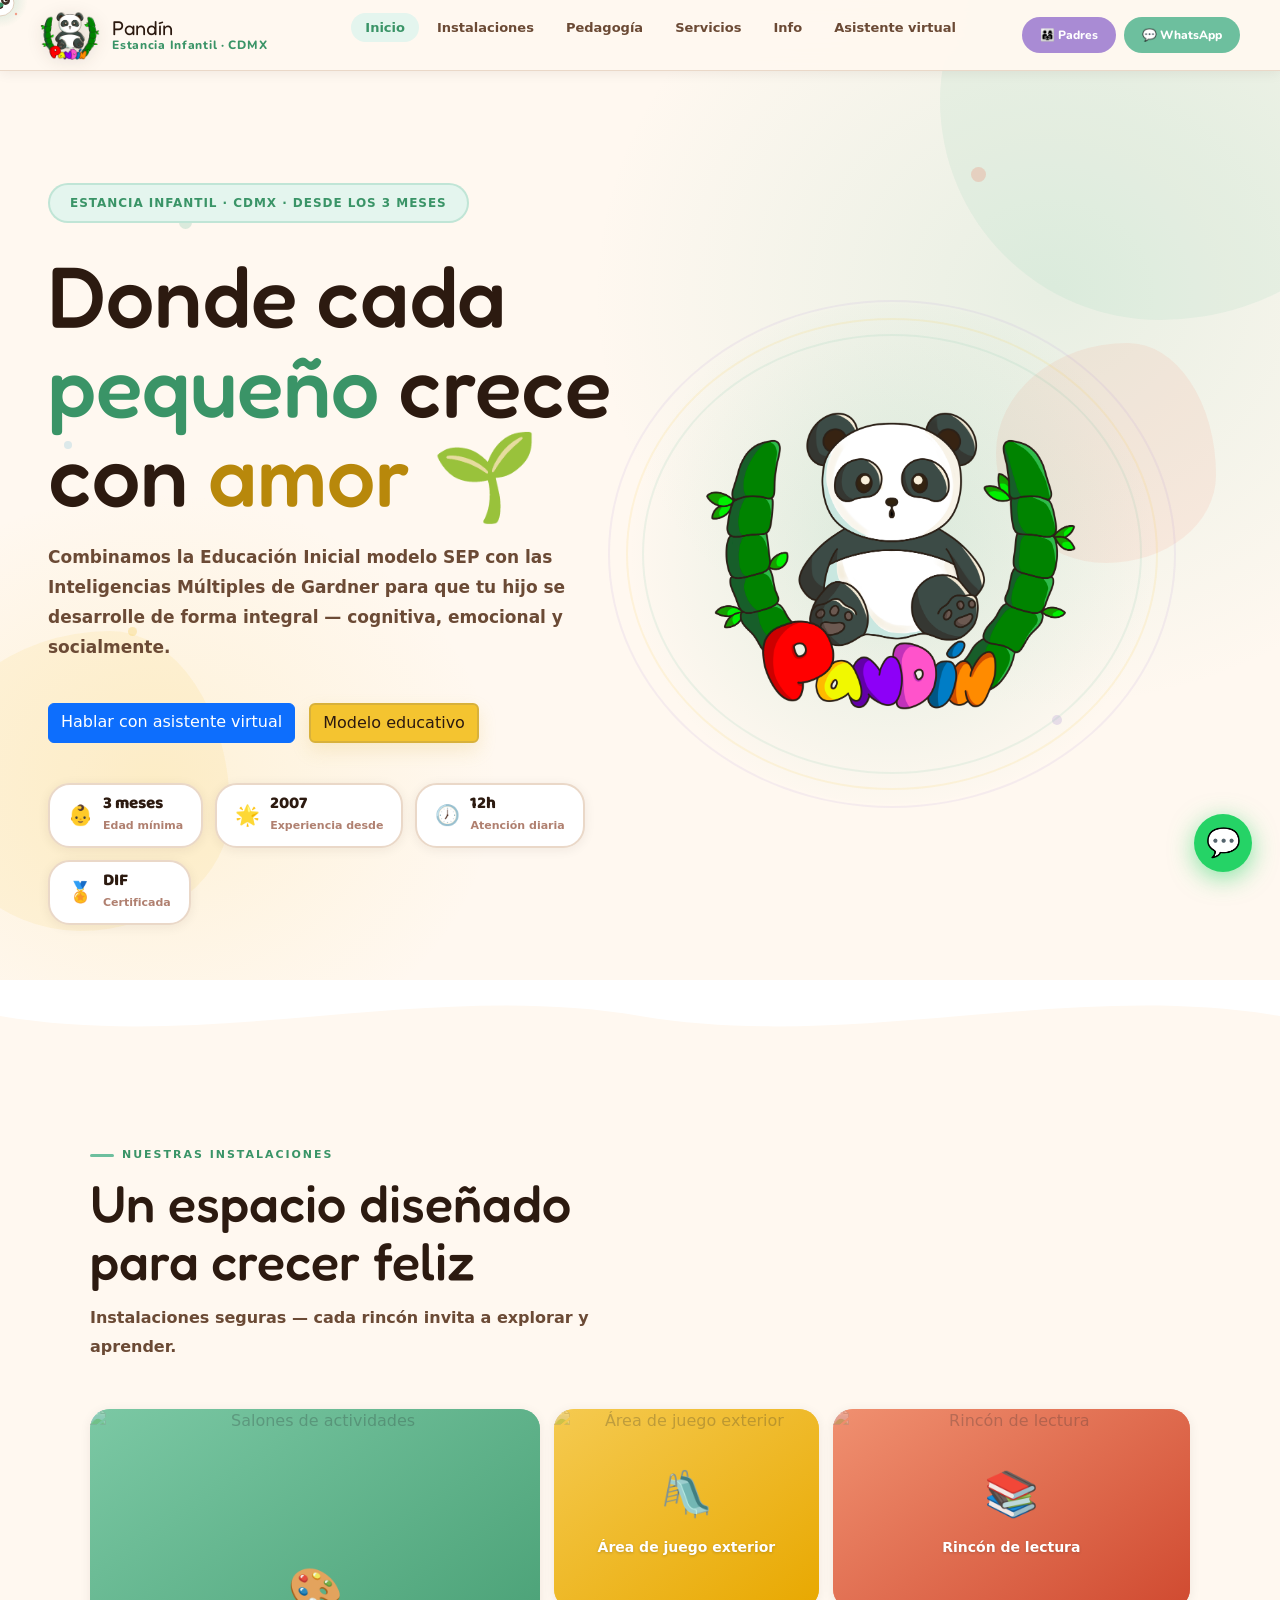
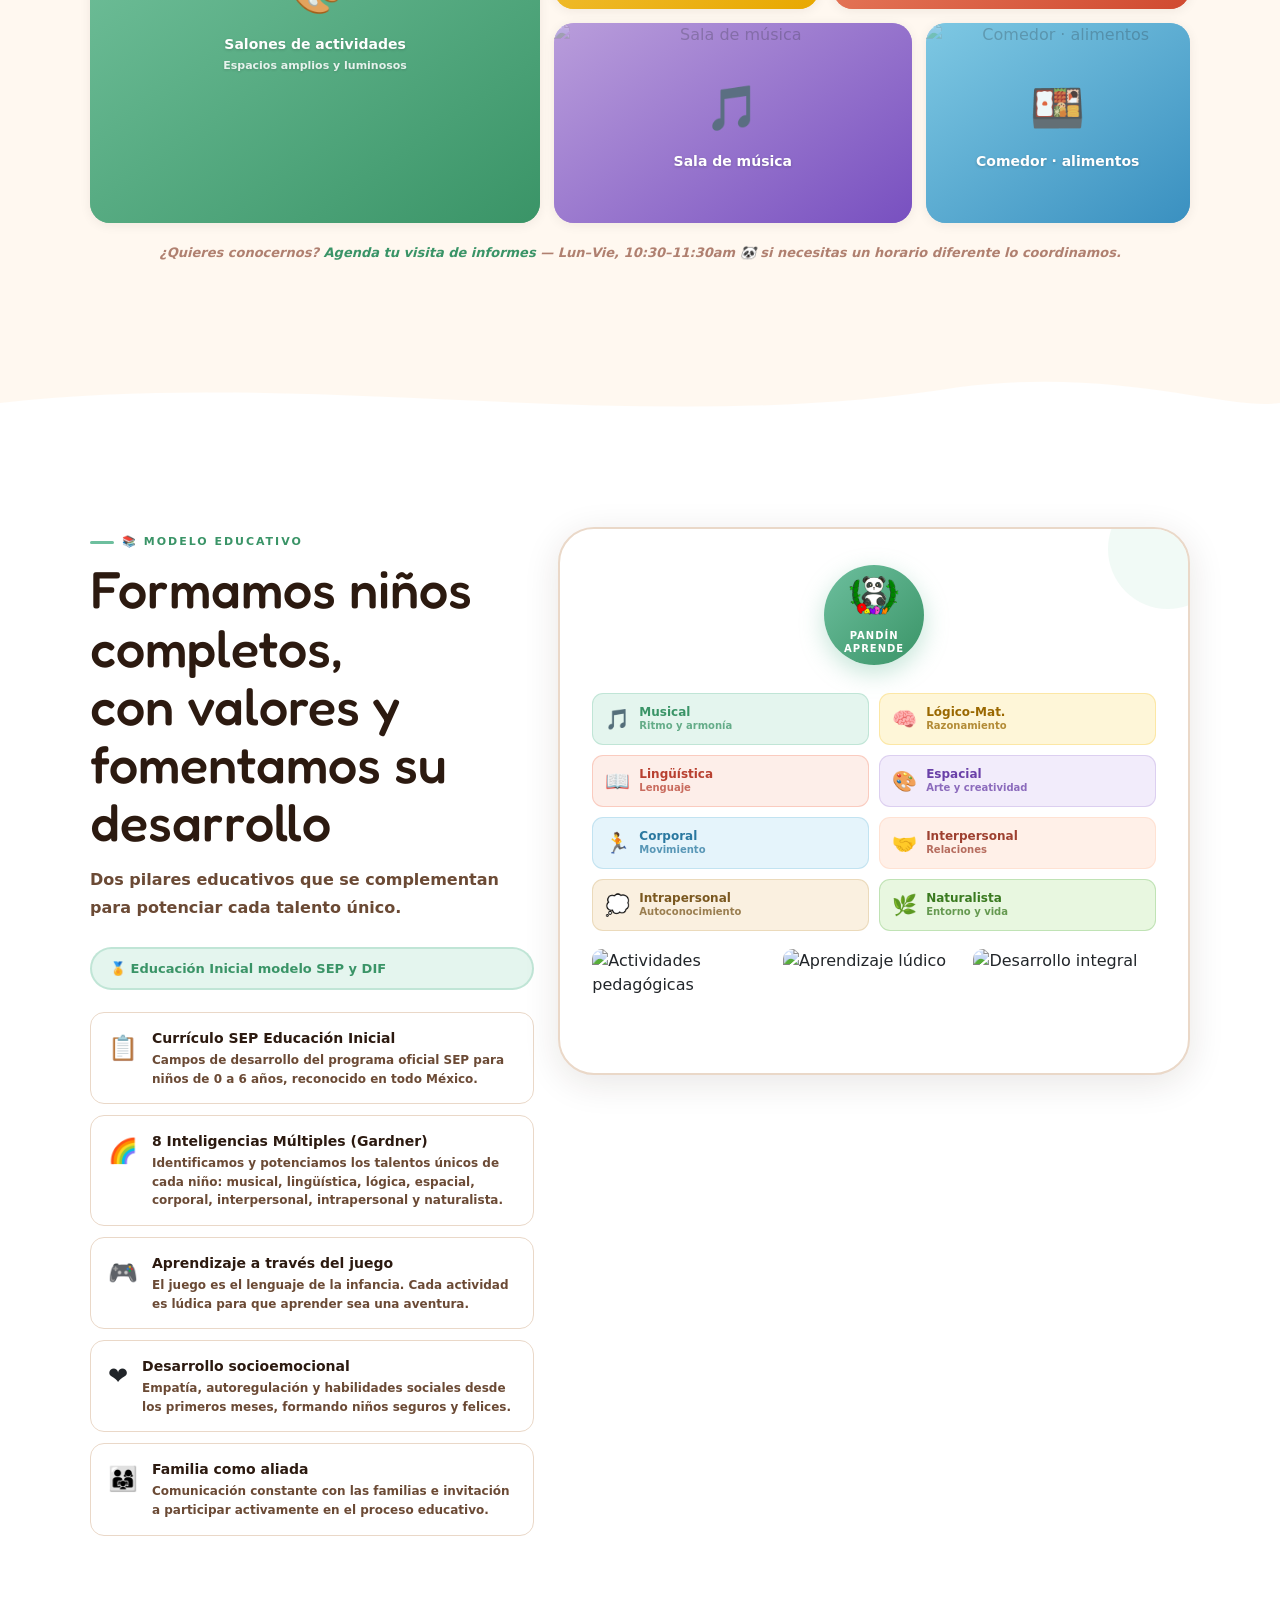
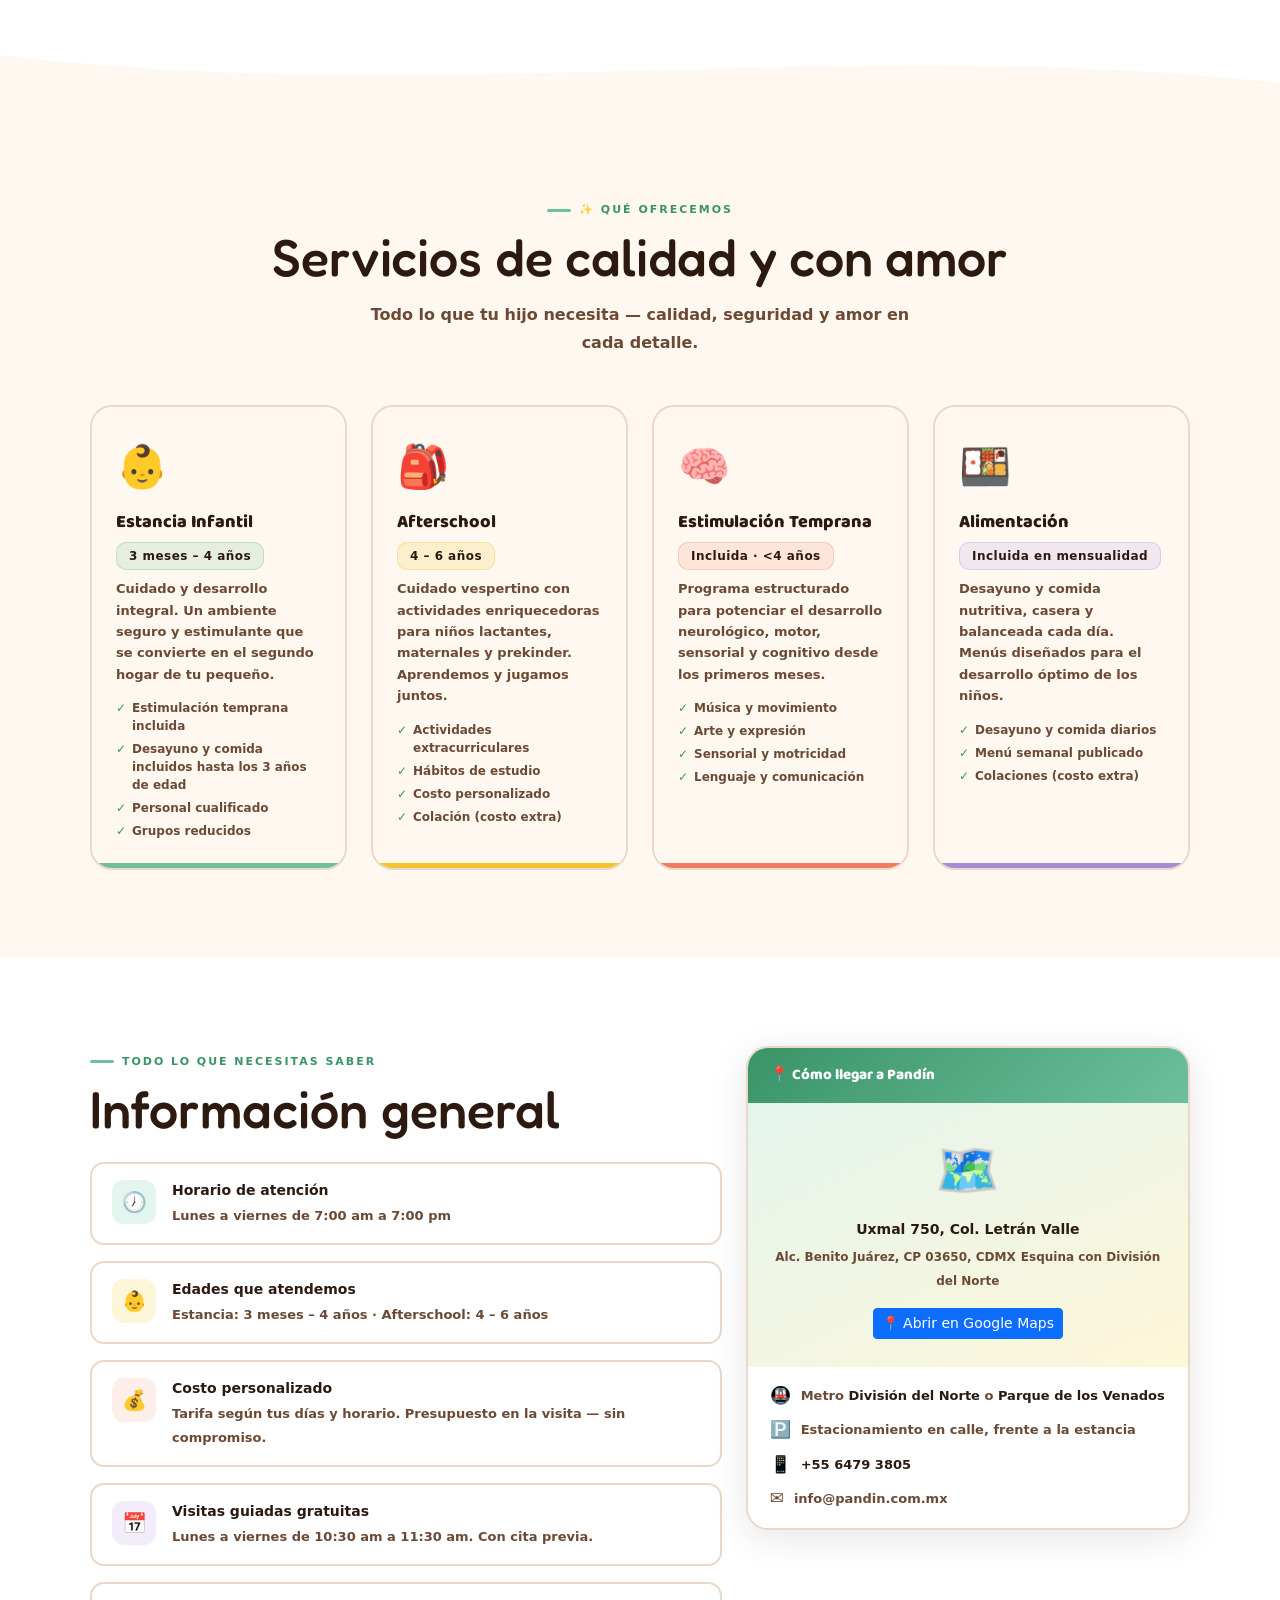
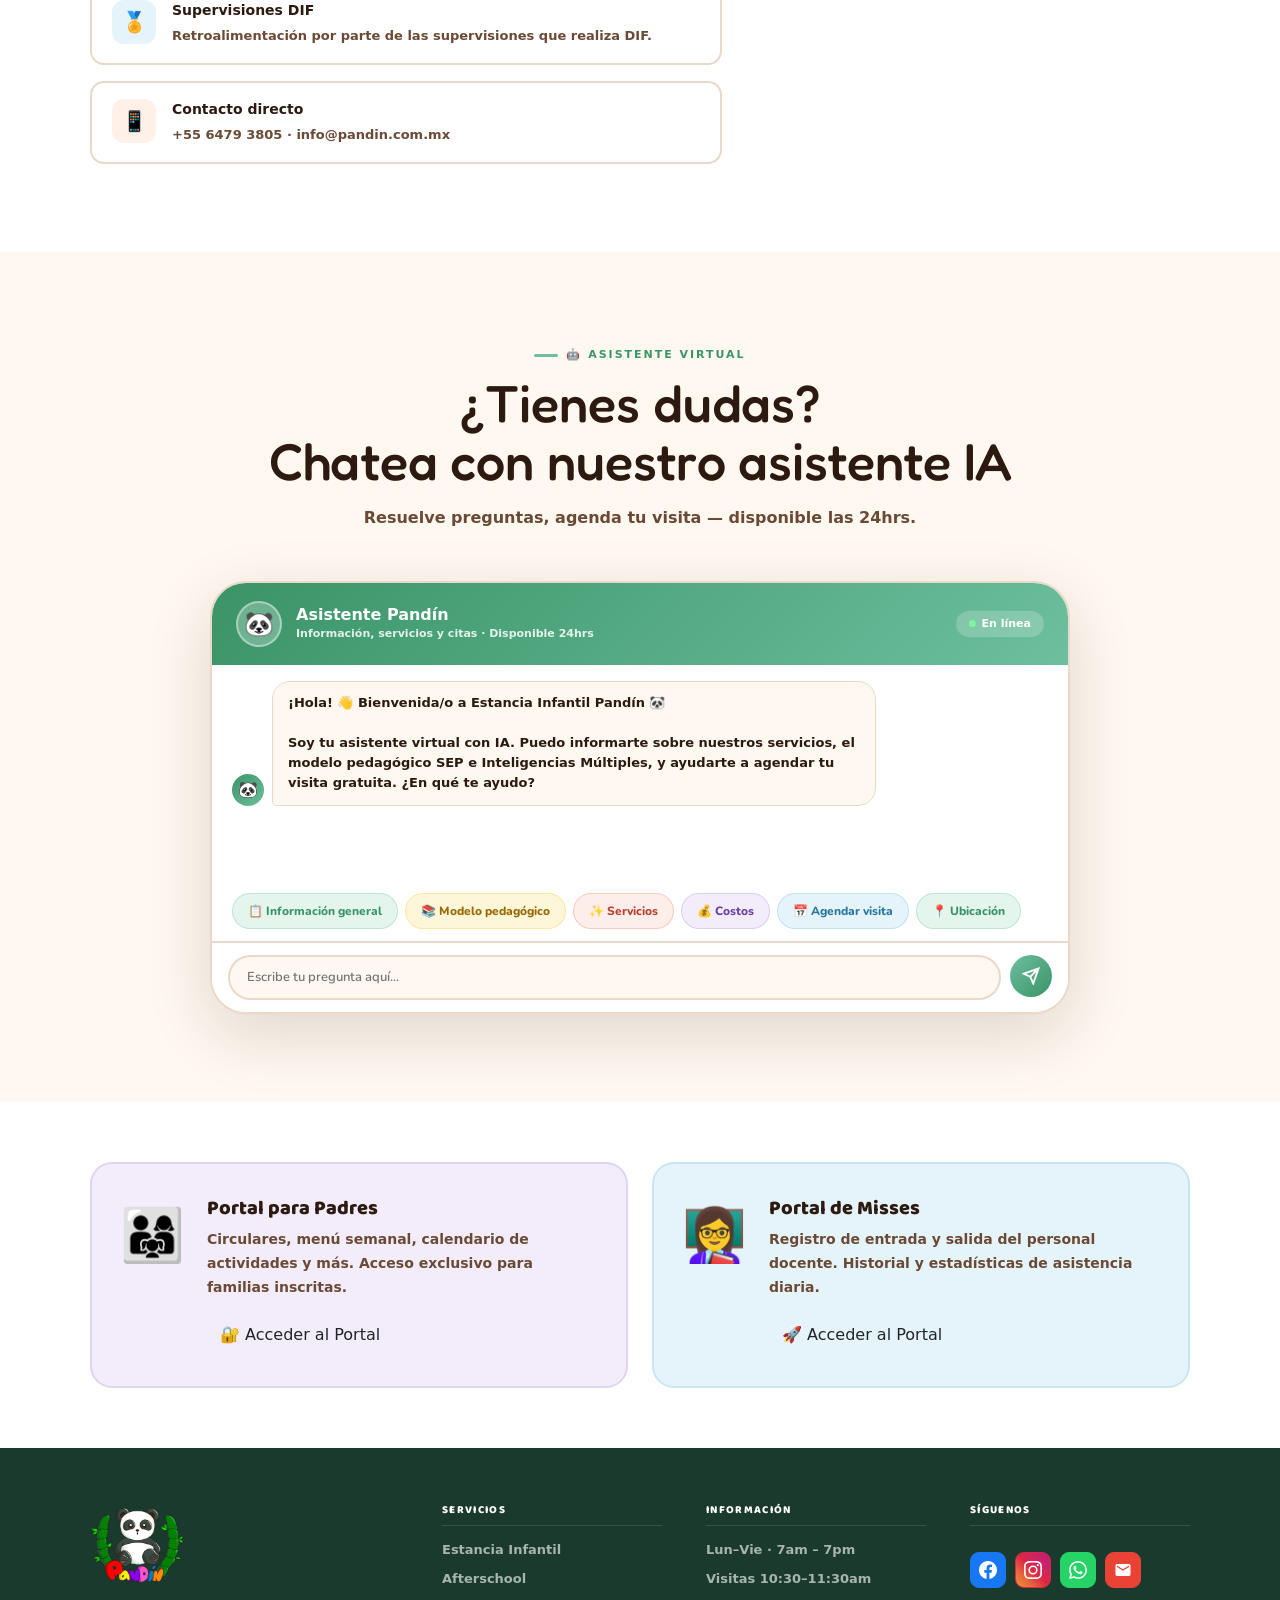
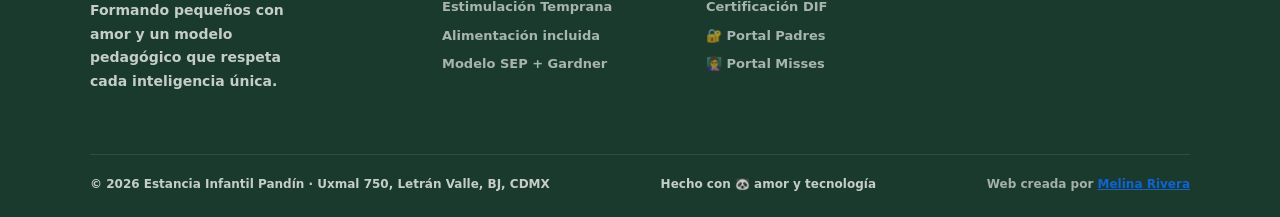
==== commit c692a903: "feat: navbar, portales y mejoras generales - Navbar misses/padres: quitar emojis, reemplazar WhatsAp" ====
--- a/index.html
+++ b/index.html
@@ -16,7 +16,7 @@
 <!-- ── NAVBAR ─────────────────────────────── -->
 <nav class="pnav" id="pnav">
   <a class="brand" href="index.html">
-    <img src="/assets/media/logo_pandin.png">
+    <img src="/assets/media/logo_pandin.PNG" alt="Pandín">
     <div class="brand-text">Pandín<span>Estancia Infantil · CDMX</span></div>
   </a>
   <ul class="nav-links">
@@ -96,6 +96,7 @@
     <div class="gallery-masonry reveal">
       <div class="gm-item gm-big">
         <div class="gm-ph gp-green">
+          <img src="https://picsum.photos/seed/pandin-salon/800/600" class="gm-img" alt="Salones de actividades">
           <div class="gico">🎨</div>
           <div class="gtxt">Salones de actividades<br><small>Espacios amplios y luminosos</small></div>
           <div class="gm-overlay">Visita nuestras instalaciones</div>
@@ -103,21 +104,25 @@
       </div>
       <div class="gm-item">
         <div class="gm-ph gp-yellow">
+          <img src="https://picsum.photos/seed/pandin-juego/500/400" class="gm-img" alt="Área de juego exterior">
           <div class="gico">🛝</div><div class="gtxt">Área de juego exterior</div>
         </div>
       </div>
       <div class="gm-item">
         <div class="gm-ph gp-coral">
+          <img src="https://picsum.photos/seed/pandin-libros/500/400" class="gm-img" alt="Rincón de lectura">
           <div class="gico">📚</div><div class="gtxt">Rincón de lectura</div>
         </div>
       </div>
       <div class="gm-item">
         <div class="gm-ph gp-lav">
+          <img src="https://picsum.photos/seed/pandin-musica/500/400" class="gm-img" alt="Sala de música">
           <div class="gico">🎵</div><div class="gtxt">Sala de música</div>
         </div>
       </div>
       <div class="gm-item">
         <div class="gm-ph gp-sky">
+          <img src="https://picsum.photos/seed/pandin-comedor/500/400" class="gm-img" alt="Comedor · alimentos">
           <div class="gico">🍱</div><div class="gtxt">Comedor · alimentos</div>
         </div>
       </div>
@@ -168,6 +173,11 @@
             <div class="intel-chip ic-sa reveal"><span>💭</span><div><b>Intrapersonal</b><small>Autoconocimiento</small></div></div>
             <div class="intel-chip ic-g reveal"><span>🌿</span><div><b>Naturalista</b><small>Entorno y vida</small></div></div>
           </div>
+          <div class="ped-photos reveal">
+            <img src="https://picsum.photos/seed/pandin-ed1/300/200" alt="Actividades pedagógicas">
+            <img src="https://picsum.photos/seed/pandin-ed2/300/200" alt="Aprendizaje lúdico">
+            <img src="https://picsum.photos/seed/pandin-ed3/300/200" alt="Desarrollo integral">
+          </div>
         </div>
       </div>
     </div>
@@ -352,14 +362,8 @@
 <footer class="pfooter">
   <div class="footer-grid">
     <div class="footer-brand">
-      <img src="/assets/media/logo_pandin.PNG">
-            <p>Formando pequeños con amor y un modelo pedagógico que respeta cada inteligencia única.</p>
-      <div class="footer-social">
-        <a class="soc-btn" href="https://www.facebook.com/estancia.pandin?ref=hl" target="_blank">📘</a>
-        <a class="soc-btn" href="https://www.instagram.com/estancia.pandin/" target="_blank">📷</a>
-        <a class="soc-btn" href="https://wa.me/525564793805" target="_blank">💬</a>
-        <a class="soc-btn" href="mailto:info@pandin.com.mx">✉️</a>
-      </div>
+      <img src="/assets/media/logo_pandin.PNG" alt="Pandín">
+      <p>Formando pequeños con amor y un modelo pedagógico que respeta cada inteligencia única.</p>
     </div>
     <div class="footer-col"><h4>Servicios</h4><ul>
       <li><a href="#servicios">Estancia Infantil</a></li>
@@ -375,27 +379,31 @@
       <li><a href="pages/padres.html">🔐 Portal Padres</a></li>
       <li><a href="pages/misses.html">👩‍🏫 Portal Misses</a></li>
     </ul></div>
-    <div class="footer-social">
-  <a class="soc-btn" href="https://www.facebook.com/estancia.pandin?ref=hl" target="_blank">
-    <i class="bi bi-facebook"></i>
-  </a>
-  <a class="soc-btn" href="https://www.instagram.com/estancia.pandin/" target="_blank">
-    <i class="bi bi-instagram"></i>
-  </a>
-  </a>
-  <a class="soc-btn" href="mailto:info@pandin.com.mx">
-    <i class="bi bi-envelope-fill"></i>
-  </a>
-</div>
-  </div>
- <div class="footer-bottom">
-  <span>© 2026 Estancia Infantil Pandín · Uxmal 750, Letrán Valle, BJ, CDMX</span>
-  <span>Hecho con 🐼 amor y tecnología</span>
-  <span class="dev-credit">
-    Web creada por 
-    <a href="https://melinarivera.github.io" target="_blank">Melina Rivera</a>
-  </span>
-</div>
+    <div class="footer-col">
+      <h4>Síguenos</h4>
+      <div class="footer-social">
+        <a class="soc-btn" href="https://www.facebook.com/estancia.pandin?ref=hl" target="_blank" aria-label="Facebook">
+          <svg width="18" height="18" viewBox="0 0 24 24" fill="white" xmlns="http://www.w3.org/2000/svg"><path d="M24 12.073C24 5.446 18.627 0 12 0S0 5.446 0 12.073C0 18.1 4.388 23.093 10.125 24v-8.437H7.078v-3.49h3.047v-2.66c0-3.025 1.792-4.697 4.533-4.697 1.312 0 2.686.236 2.686.236v2.97h-1.514c-1.491 0-1.956.93-1.956 1.885v2.266h3.328l-.532 3.49h-2.796V24C19.612 23.093 24 18.1 24 12.073z"/></svg>
+        </a>
+        <a class="soc-btn" href="https://www.instagram.com/estancia.pandin/" target="_blank" aria-label="Instagram">
+          <svg width="18" height="18" viewBox="0 0 24 24" fill="white" xmlns="http://www.w3.org/2000/svg"><path d="M12 2.163c3.204 0 3.584.012 4.85.07 3.252.148 4.771 1.691 4.919 4.919.058 1.265.069 1.645.069 4.849 0 3.205-.012 3.584-.069 4.849-.149 3.225-1.664 4.771-4.919 4.919-1.266.058-1.644.07-4.85.07-3.204 0-3.584-.012-4.849-.07-3.26-.149-4.771-1.699-4.919-4.92-.058-1.265-.07-1.644-.07-4.849 0-3.204.013-3.583.07-4.849.149-3.227 1.664-4.771 4.919-4.919 1.266-.057 1.645-.069 4.849-.069zm0-2.163c-3.259 0-3.667.014-4.947.072-4.358.2-6.78 2.618-6.98 6.98C.014 8.333 0 8.741 0 12c0 3.259.014 3.668.072 4.948.2 4.358 2.618 6.78 6.98 6.98C8.333 23.986 8.741 24 12 24c3.259 0 3.668-.014 4.948-.072 4.354-.2 6.782-2.618 6.979-6.98.059-1.28.073-1.689.073-4.948 0-3.259-.014-3.667-.072-4.947-.196-4.354-2.617-6.78-6.979-6.98C15.668.014 15.259 0 12 0zm0 5.838a6.162 6.162 0 100 12.324 6.162 6.162 0 000-12.324zM12 16a4 4 0 110-8 4 4 0 010 8zm6.406-11.845a1.44 1.44 0 100 2.881 1.44 1.44 0 000-2.881z"/></svg>
+        </a>
+        <a class="soc-btn" href="https://wa.me/525564793805" target="_blank" aria-label="WhatsApp">
+          <svg width="18" height="18" viewBox="0 0 24 24" fill="white" xmlns="http://www.w3.org/2000/svg"><path d="M17.472 14.382c-.297-.149-1.758-.867-2.03-.967-.273-.099-.471-.148-.67.15-.197.297-.767.966-.94 1.164-.173.199-.347.223-.644.075-.297-.15-1.255-.463-2.39-1.475-.883-.788-1.48-1.761-1.653-2.059-.173-.297-.018-.458.13-.606.134-.133.298-.347.446-.52.149-.174.198-.298.298-.497.099-.198.05-.371-.025-.52-.075-.149-.669-1.612-.916-2.207-.242-.579-.487-.5-.669-.51-.173-.008-.371-.01-.57-.01-.198 0-.52.074-.792.372-.272.297-1.04 1.016-1.04 2.479 0 1.462 1.065 2.875 1.213 3.074.149.198 2.096 3.2 5.077 4.487.709.306 1.262.489 1.694.625.712.227 1.36.195 1.871.118.571-.085 1.758-.719 2.006-1.413.248-.694.248-1.289.173-1.413-.074-.124-.272-.198-.57-.347m-5.421 7.403h-.004a9.87 9.87 0 01-5.031-1.378l-.361-.214-3.741.982.998-3.648-.235-.374a9.86 9.86 0 01-1.51-5.26c.001-5.45 4.436-9.884 9.888-9.884 2.64 0 5.122 1.03 6.988 2.898a9.825 9.825 0 012.893 6.994c-.003 5.45-4.437 9.884-9.885 9.884m8.413-18.297A11.815 11.815 0 0012.05 0C5.495 0 .16 5.335.157 11.892c0 2.096.547 4.142 1.588 5.945L.057 24l6.305-1.654a11.882 11.882 0 005.683 1.448h.005c6.554 0 11.89-5.335 11.893-11.893a11.821 11.821 0 00-3.48-8.413z"/></svg>
+        </a>
+        <a class="soc-btn" href="mailto:info@pandin.com.mx" aria-label="Correo">
+          <svg width="18" height="18" viewBox="0 0 24 24" fill="white" xmlns="http://www.w3.org/2000/svg"><path d="M20 4H4c-1.1 0-2 .9-2 2v12c0 1.1.9 2 2 2h16c1.1 0 2-.9 2-2V6c0-1.1-.9-2-2-2zm0 4l-8 5-8-5V6l8 5 8-5v2z"/></svg>
+        </a>
+      </div>
+    </div>
+  </div>
+  <div class="footer-bottom">
+    <span>© 2026 Estancia Infantil Pandín · Uxmal 750, Letrán Valle, BJ, CDMX</span>
+    <span>Hecho con 🐼 amor y tecnología</span>
+    <span class="dev-credit">
+      Web creada por
+      <a href="https://melinarivera.github.io" target="_blank">Melina Rivera</a>
+    </span>
   </div>
 </footer>
 <a class="wa-float" href="https://wa.me/525564793805" target="_blank">💬</a>
--- a/assets/css/global.css
+++ b/assets/css/global.css
@@ -101,6 +101,8 @@
 .btn-nav-out:hover { border-color: var(--mint) !important; color: var(--mint-d); }
 .btn-nav-portal { background: var(--lav); color: white; }
 .btn-nav-portal:hover { background: #8A6DC0; transform: translateY(-2px); box-shadow: 0 6px 20px rgba(169,139,212,.45); }
+.btn-nav-sky { background: var(--sky); color: white; }
+.btn-nav-sky:hover { background: #5AA8D8; transform: translateY(-2px); box-shadow: 0 6px 20px rgba(126,193,225,.45); }
 
 /* ── WAVE DIVIDER ── */
 .wave-sep { display: block; width: 100%; line-height: 0; overflow: hidden; }
@@ -165,19 +167,49 @@
 .info-row-text span  { font-size: 13px; font-weight: 600; color: var(--text-m); line-height: 1.5; }
 
 /* ── FOOTER ── */
-.pfooter { background: var(--text); color: rgba(255,255,255,.7); padding: 56px 40px 24px; }
-.footer-grid { display: grid; grid-template-columns: 1.4fr 1fr 1fr 1fr; gap: 44px; max-width: 1100px; margin: 0 auto 44px; }
-.footer-brand img { height: 58px; filter: drop-shadow(0 0 1px rgba(255,255,255,.4)) brightness(10) saturate(0); margin-bottom: 14px; display: block; }
+.pfooter { background: #1B3A2E; color: rgba(255,255,255,.75); padding: 56px 40px 24px; }
+.footer-grid {
+  display: grid;
+  grid-template-columns: 1.4fr 1fr 1fr 1fr;
+  gap: 44px;
+  max-width: 1100px;
+  margin: 0 auto 44px;
+  align-items: start;
+}
+/* Logo en footer: se muestra en colores originales, sin filtros agresivos */
+.footer-brand img {
+  width: 90px; height: auto; display: block; margin-bottom: 16px;
+  filter: none;
+}
 .footer-brand p { font-size: 14px; line-height: 1.7; font-weight: 600; max-width: 210px; }
-.footer-social { display: flex; gap: 9px; margin-top: 16px; }
-.soc-btn { width: 36px; height: 36px; border-radius: 9px; display: flex; align-items: center; justify-content: center; font-size: 17px; text-decoration: none; background: rgba(255,255,255,.08); border: 1px solid rgba(255,255,255,.12); transition: all .2s; }
+.footer-social { display: flex; gap: 9px; margin-top: 16px; flex-wrap: wrap; }
+.soc-btn {
+  width: 36px; height: 36px; border-radius: 9px;
+  display: flex; align-items: center; justify-content: center;
+  font-size: 17px; text-decoration: none;
+  background: rgba(255,255,255,.08); border: 1px solid rgba(255,255,255,.12);
+  transition: all .2s;
+}
 .soc-btn:hover { background: var(--mint); transform: translateY(-2px); }
-.footer-col h4 { font-family: var(--f2); font-weight: 800; font-size: 12px; color: white; margin-bottom: 14px; text-transform: uppercase; letter-spacing: .1em; }
-.footer-col ul { list-style: none; }
+/* Columnas del footer: títulos alineados al inicio de su contenido */
+.footer-col { display: flex; flex-direction: column; }
+.footer-col h4 {
+  font-family: var(--f2); font-weight: 800; font-size: 11px; color: white;
+  margin: 0 0 14px 0; padding: 0;
+  text-transform: uppercase; letter-spacing: .12em;
+  border-bottom: 1px solid rgba(255,255,255,.12);
+  padding-bottom: 8px;
+}
+.footer-col ul { list-style: none; margin: 0; padding: 0; }
 .footer-col ul li { font-size: 13px; margin-bottom: 9px; font-weight: 600; }
 .footer-col ul li a { color: rgba(255,255,255,.62); text-decoration: none; transition: color .2s; }
 .footer-col ul li a:hover { color: var(--mint); }
-.footer-bottom { border-top: 1px solid rgba(255,255,255,.1); padding-top: 20px; max-width: 1100px; margin: 0 auto; display: flex; justify-content: space-between; align-items: center; flex-wrap: wrap; gap: 10px; font-size: 12px; font-weight: 600; }
+.footer-bottom {
+  border-top: 1px solid rgba(255,255,255,.1); padding-top: 20px;
+  max-width: 1100px; margin: 0 auto;
+  display: flex; justify-content: space-between; align-items: center;
+  flex-wrap: wrap; gap: 10px; font-size: 12px; font-weight: 600;
+}
 
 /* ── WA FLOAT ── */
 .wa-float {
@@ -232,8 +264,33 @@
 .data-table tbody tr:last-child td { border-bottom: none; }
 .data-table tbody tr:hover { background: var(--cream); }
 
+/* ── FOOTER SOCIAL COLUMN ── */
+.footer-col .footer-social {
+  flex-wrap: wrap;
+  margin-top: 12px;
+}
+.footer-col .footer-social .soc-btn { font-size: 18px; }
+
+/* Colores originales de cada red social — siempre visibles */
+.footer-social .soc-btn:nth-child(1) { background: #1877F2; border-color: #1877F2; } /* Facebook */
+.footer-social .soc-btn:nth-child(2) { background: linear-gradient(45deg,#f09433,#e6683c 25%,#dc2743 50%,#cc2366 75%,#bc1888); border-color: #dc2743; } /* Instagram */
+.footer-social .soc-btn:nth-child(3) { background: #25D366; border-color: #25D366; } /* WhatsApp */
+.footer-social .soc-btn:nth-child(4) { background: #EA4335; border-color: #EA4335; } /* Email / Gmail */
+
+/* Hover: un poco más oscuro + elevación */
+.footer-social .soc-btn:nth-child(1):hover { background: #1558c0; }
+.footer-social .soc-btn:nth-child(2):hover { background: linear-gradient(45deg,#d4802a,#c0542e 25%,#b01e33 50%,#9e1852 75%,#8e1068); border-color: #b01e33; }
+.footer-social .soc-btn:nth-child(3):hover { background: #1da851; }
+.footer-social .soc-btn:nth-child(4):hover { background: #c5332a; }
+
 /* ── MOBILE ── */
+@media (pointer: coarse) {
+  *, *::before, *::after { cursor: auto !important; }
+  .cur-trail, .cur-glow { display: none !important; }
+}
 @media (max-width: 900px) {
+  *, *::before, *::after { cursor: auto !important; }
+  .cur-trail, .cur-glow { display: none !important; }
   .pnav { padding: 10px 16px; }
   .pnav.shrunk { padding: 7px 16px; }
   .pnav .nav-links { display: none; }
--- a/assets/css/index.css
+++ b/assets/css/index.css
@@ -478,17 +478,50 @@
   .hero-title { font-size:clamp(40px,10vw,62px); }
   .hero-ctas { flex-direction:column; }
 }
-/* ── FOOTER LOGO FIX ── */
-.footer-brand img {
-  width: 95px;
-  height: auto;
-  display: block;
-  margin-bottom: 18px;
-  filter: none !important;
-  opacity: 1 !important;
-  mix-blend-mode: normal !important;
-  box-shadow: none !important;
-}
+/* ── GALLERY IMAGES ── */
+.gm-img {
+  position: absolute;
+  inset: 0;
+  width: 100%;
+  height: 100%;
+  object-fit: cover;
+  z-index: 0;
+  transition: transform 0.4s ease;
+}
+.gm-item:hover .gm-img { transform: scale(1.06); }
+.gm-ph::before {
+  content: '';
+  position: absolute;
+  inset: 0;
+  z-index: 1;
+}
+.gp-green::before  { background: linear-gradient(145deg, rgba(123,200,164,.75), rgba(58,148,103,.75)); }
+.gp-yellow::before { background: linear-gradient(145deg, rgba(245,202,80,.75), rgba(232,168,0,.75)); }
+.gp-coral::before  { background: linear-gradient(145deg, rgba(240,144,112,.75), rgba(208,74,48,.75)); }
+.gp-lav::before    { background: linear-gradient(145deg, rgba(185,157,219,.75), rgba(120,80,192,.75)); }
+.gp-sky::before    { background: linear-gradient(145deg, rgba(126,200,227,.75), rgba(58,144,192,.75)); }
+.gm-ph .gico,
+.gm-ph .gtxt { position: relative; z-index: 2; }
+.gm-overlay { z-index: 3; }
+
+/* ── PEDAGOGÍA PHOTOS ── */
+.ped-photos {
+  display: grid;
+  grid-template-columns: repeat(3, 1fr);
+  gap: 8px;
+  margin-top: 18px;
+}
+.ped-photos img {
+  width: 100%;
+  height: 88px;
+  object-fit: cover;
+  border-radius: 10px;
+  transition: transform 0.3s ease;
+}
+.ped-photos img:hover { transform: scale(1.04); }
+
+/* Footer logo: global.css ya maneja filter:none, aquí solo ajuste de tamaño */
+.footer-brand img { width: 95px; }
 .dev-credit {
   opacity: 0.8;
 }
@@ -511,6 +544,4 @@
 .dev-credit a:hover::after {
   width: 100%;
 }
-.soc-btn:nth-child(1):hover { background: #1877F2; } /* Facebook */
-.soc-btn:nth-child(2):hover { background: #E4405F; } /* Instagram */
-.soc-btn:nth-child(4):hover { background: #666; }     /* Email */+/* Social hover colors moved to global.css */
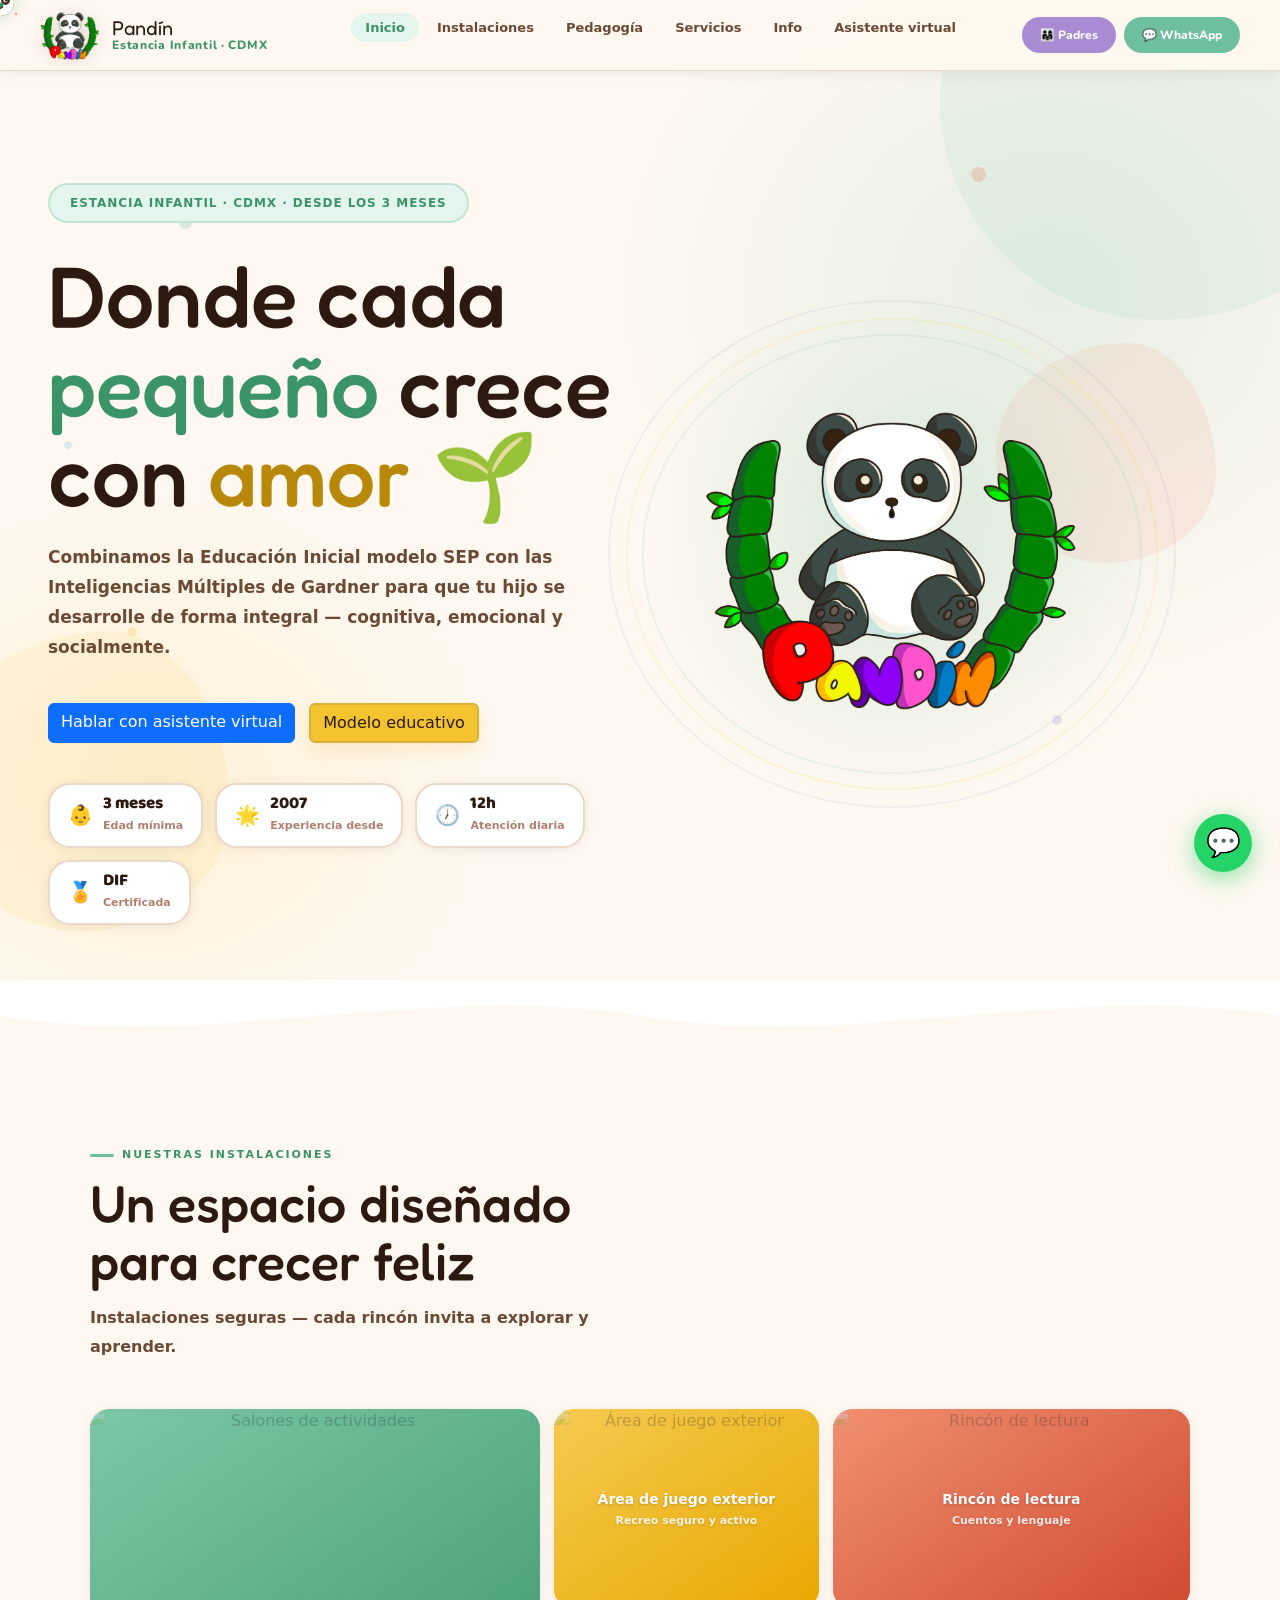
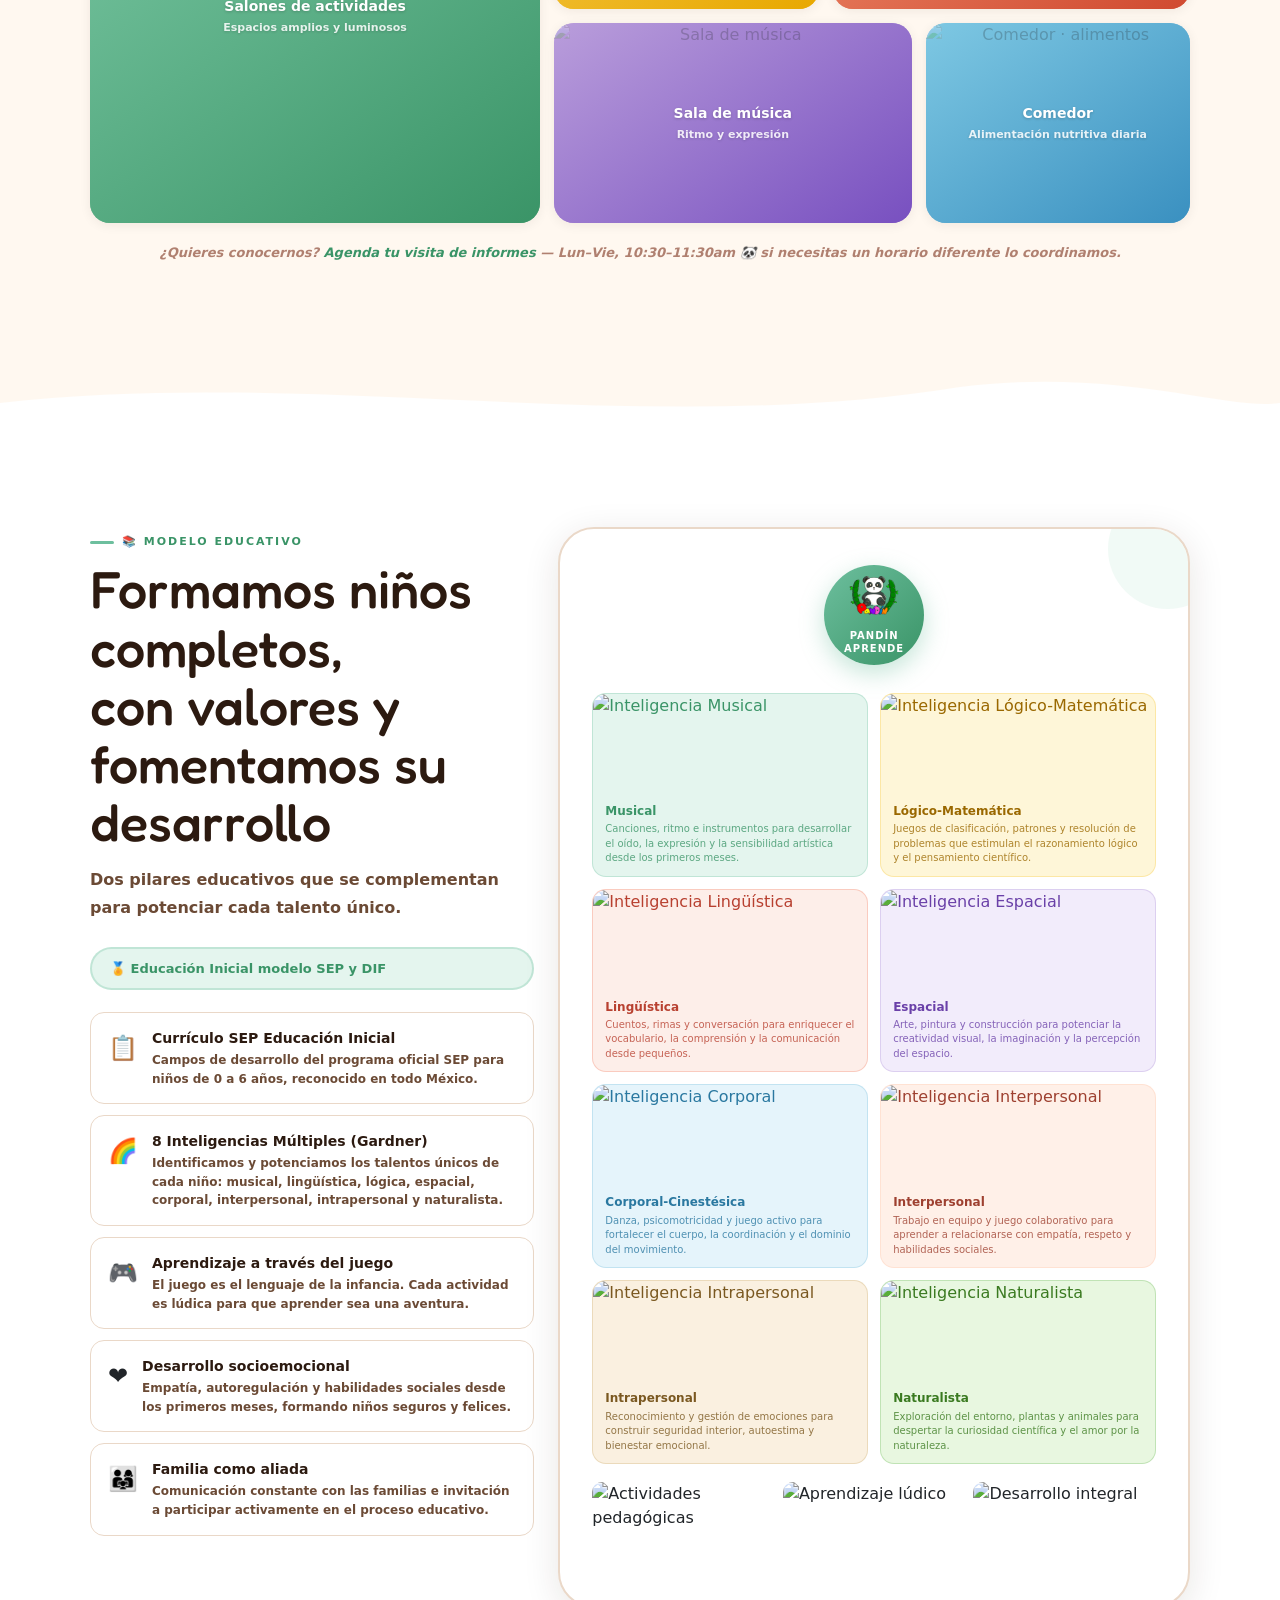
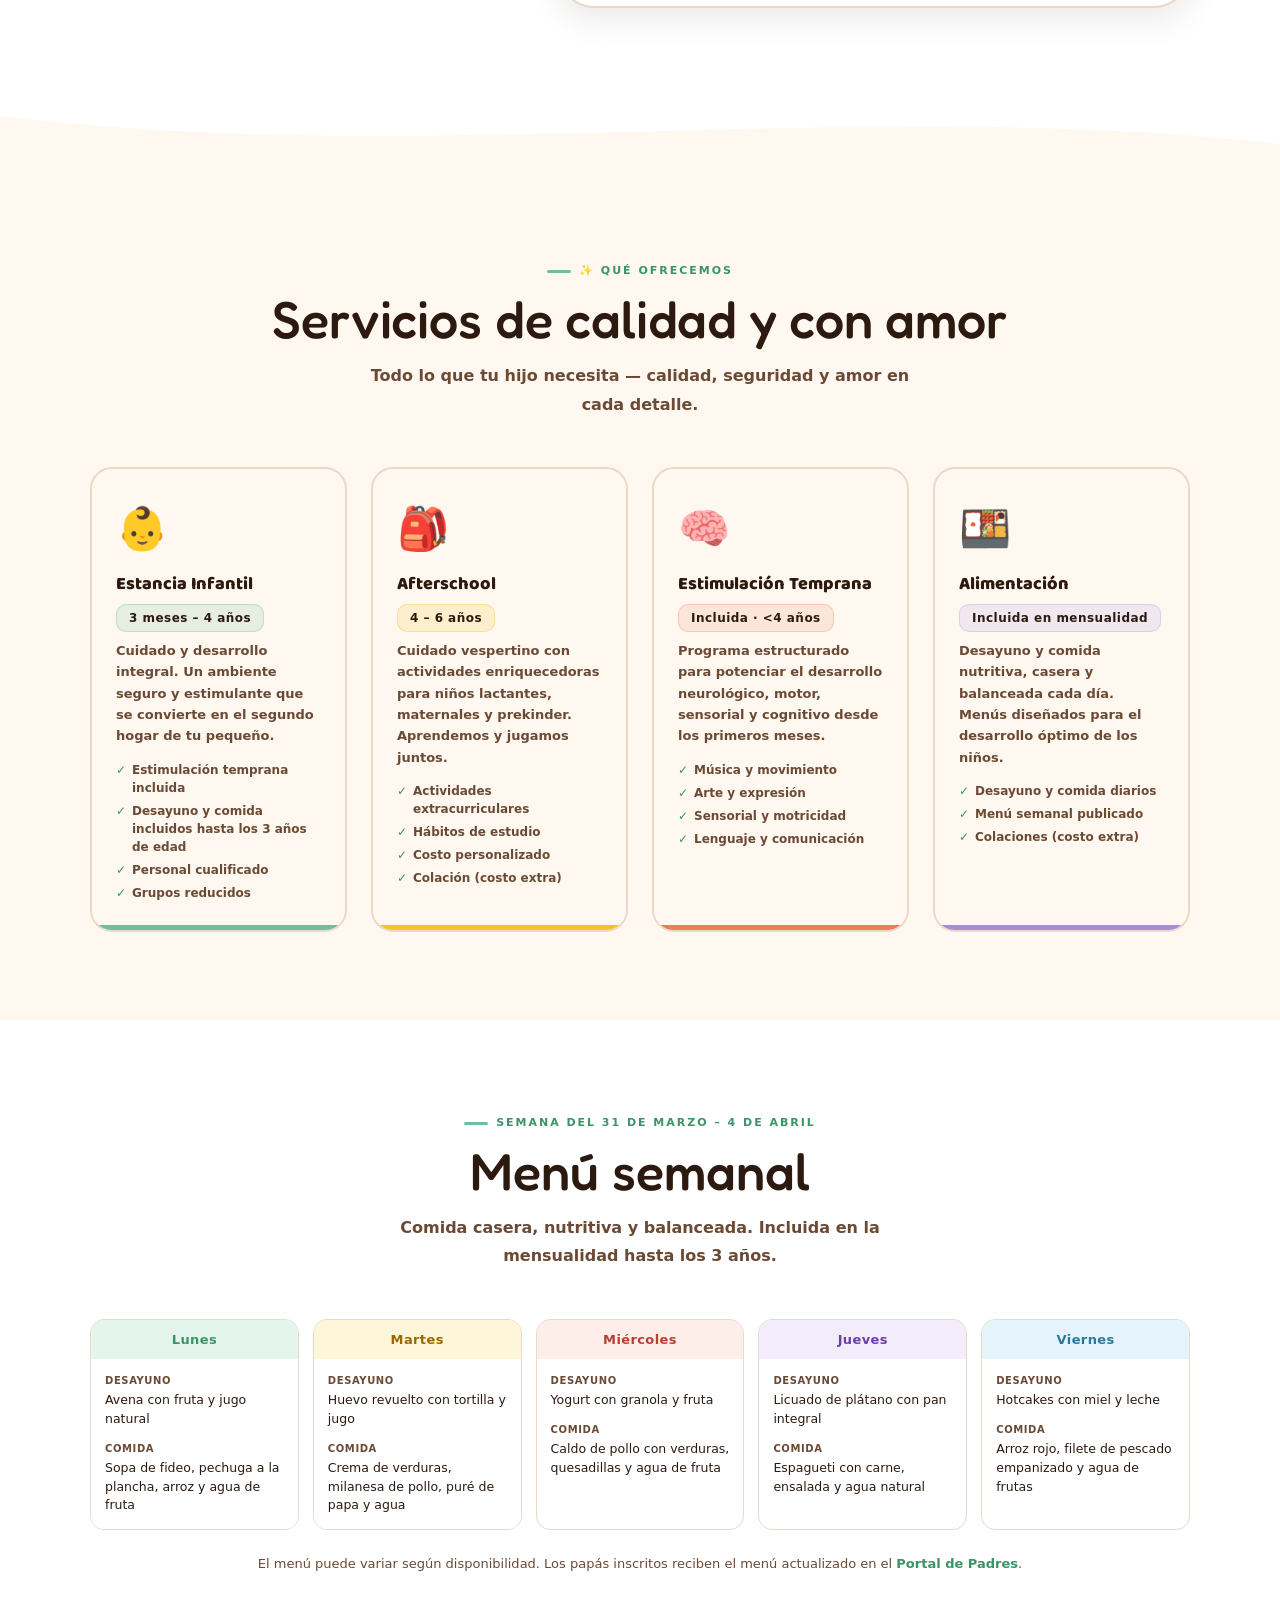
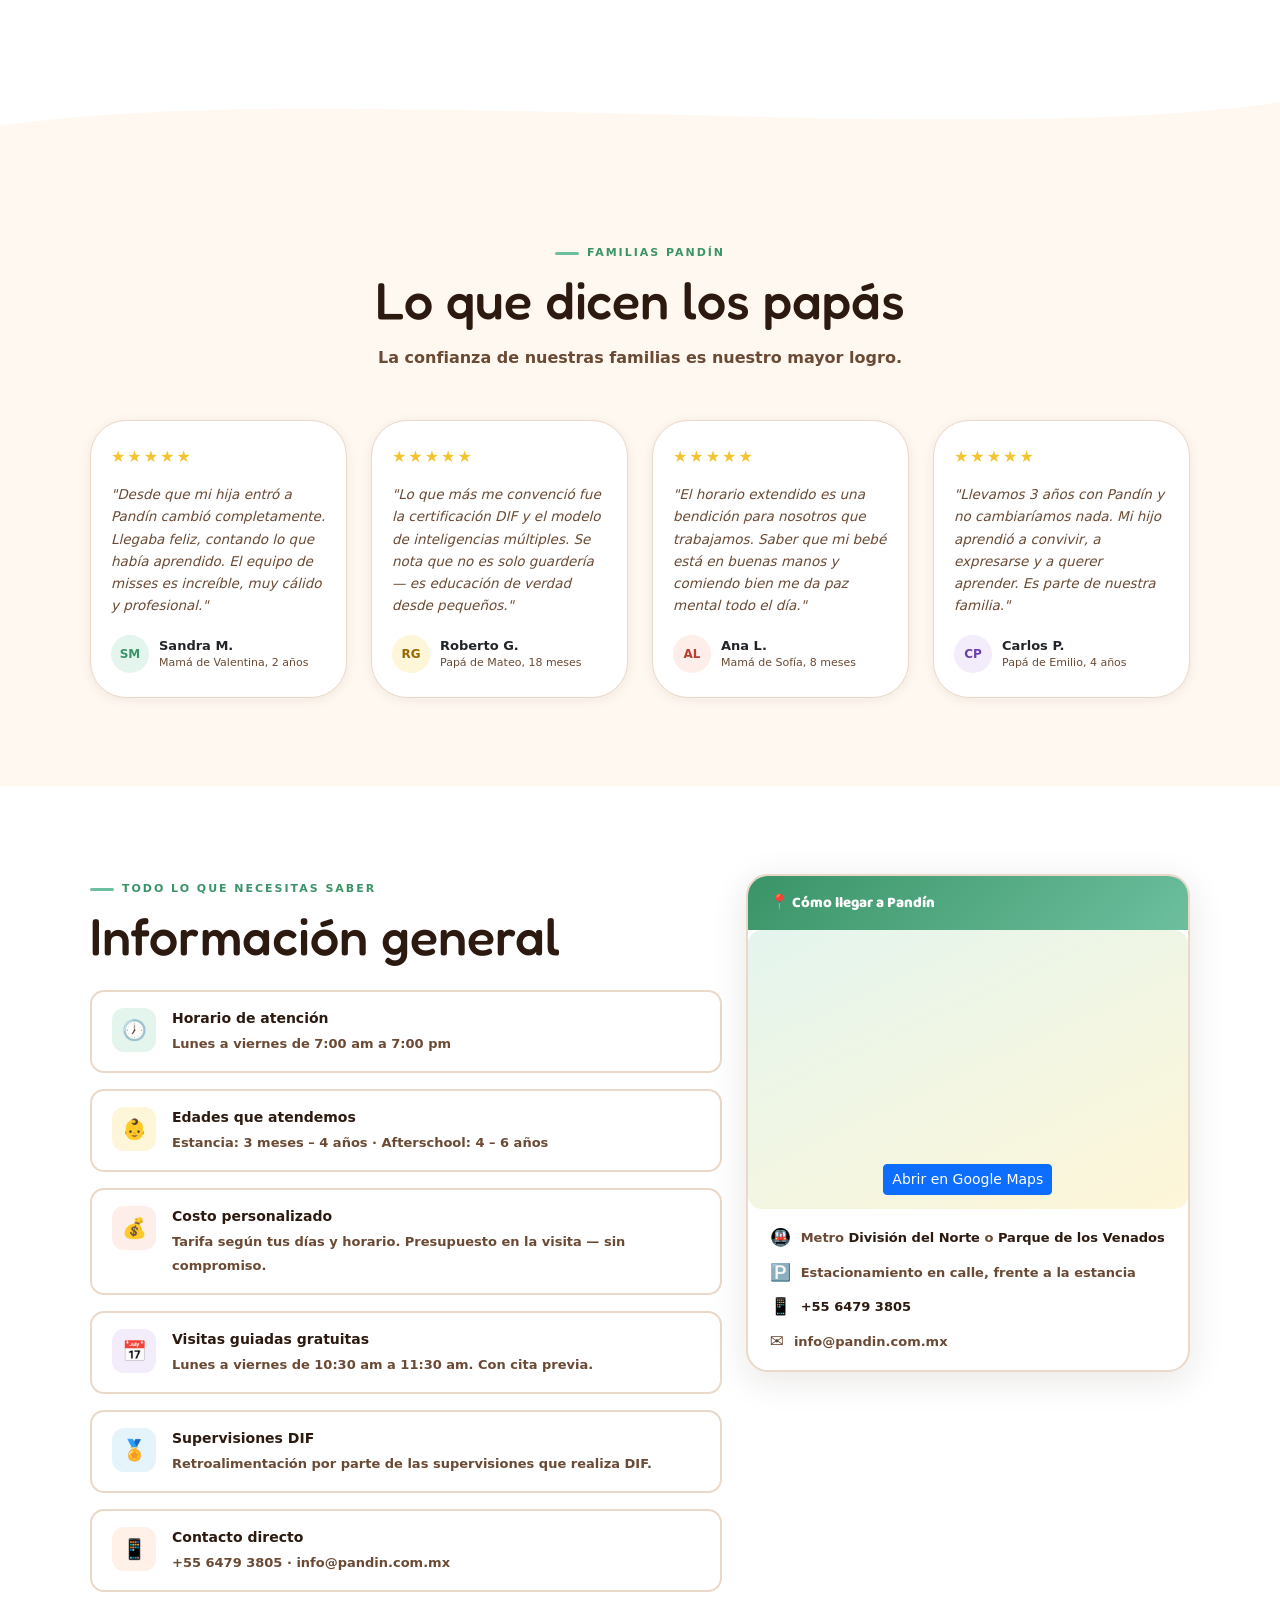
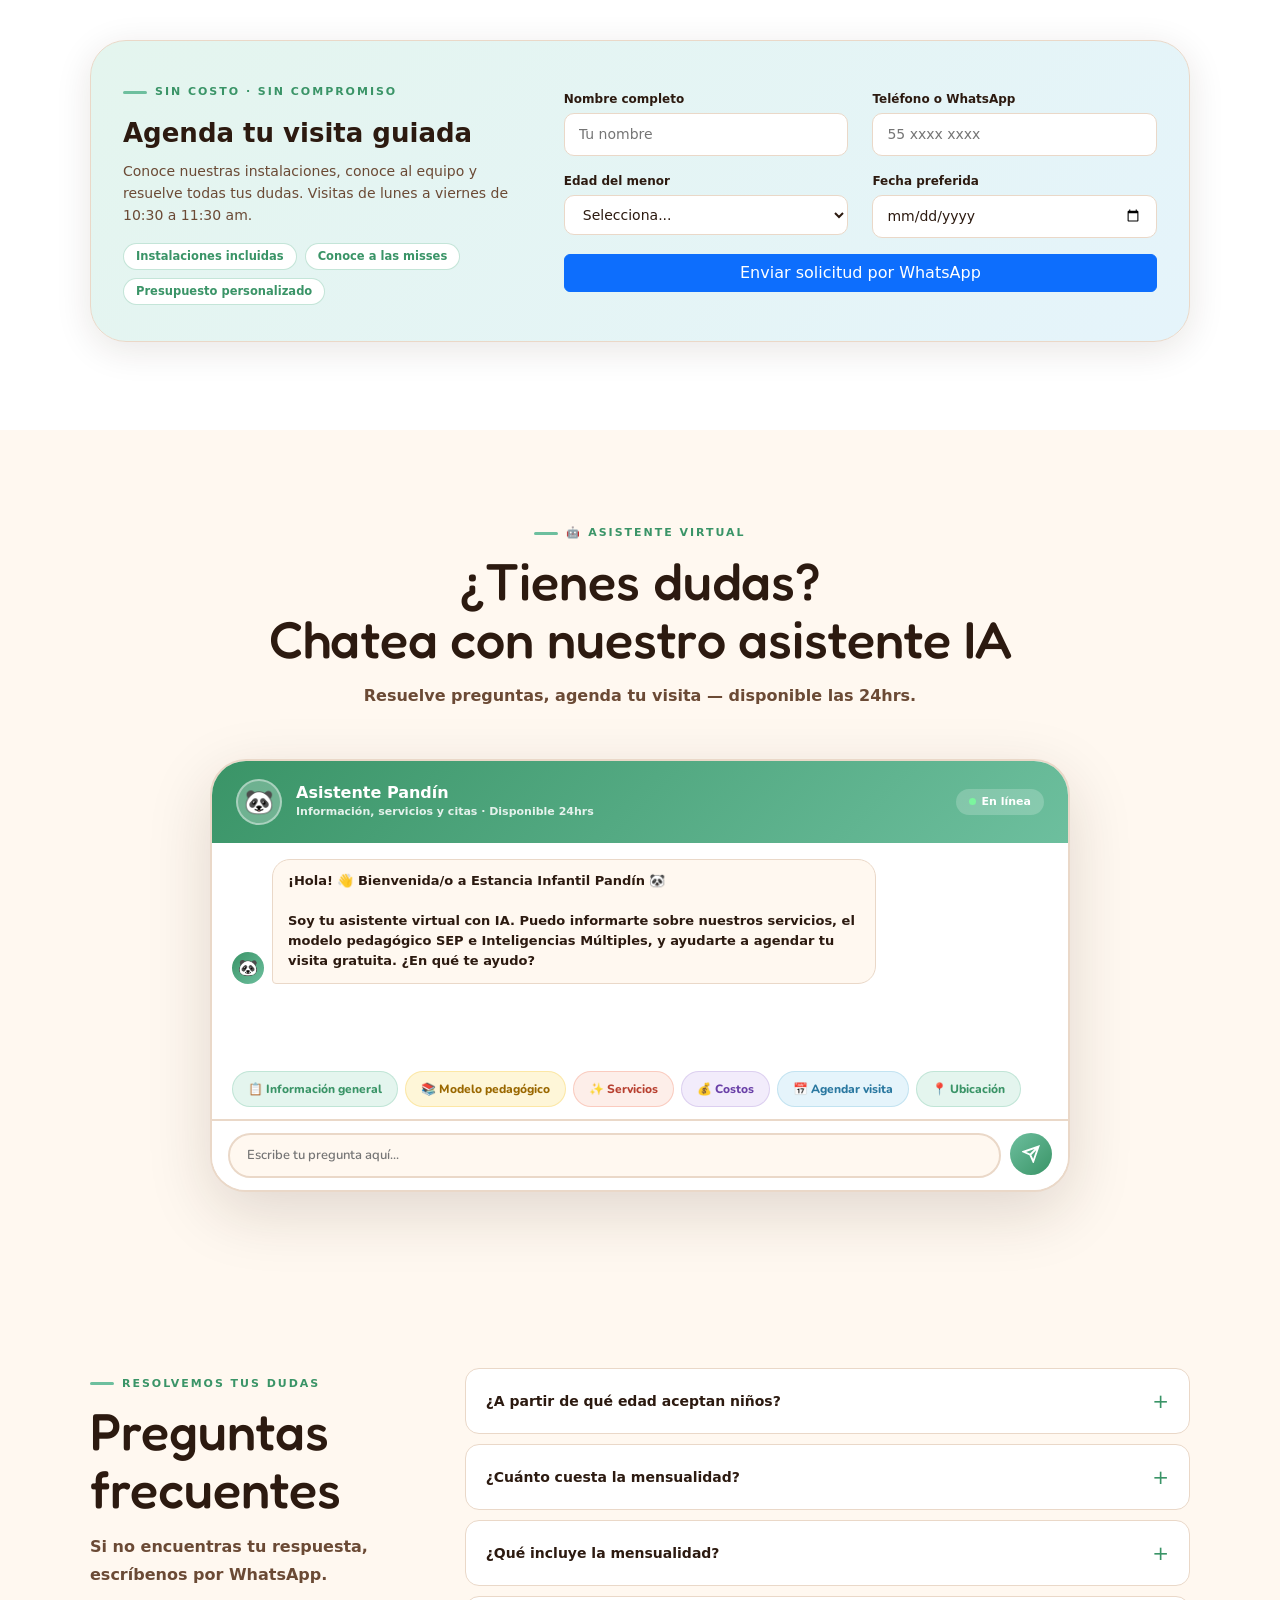
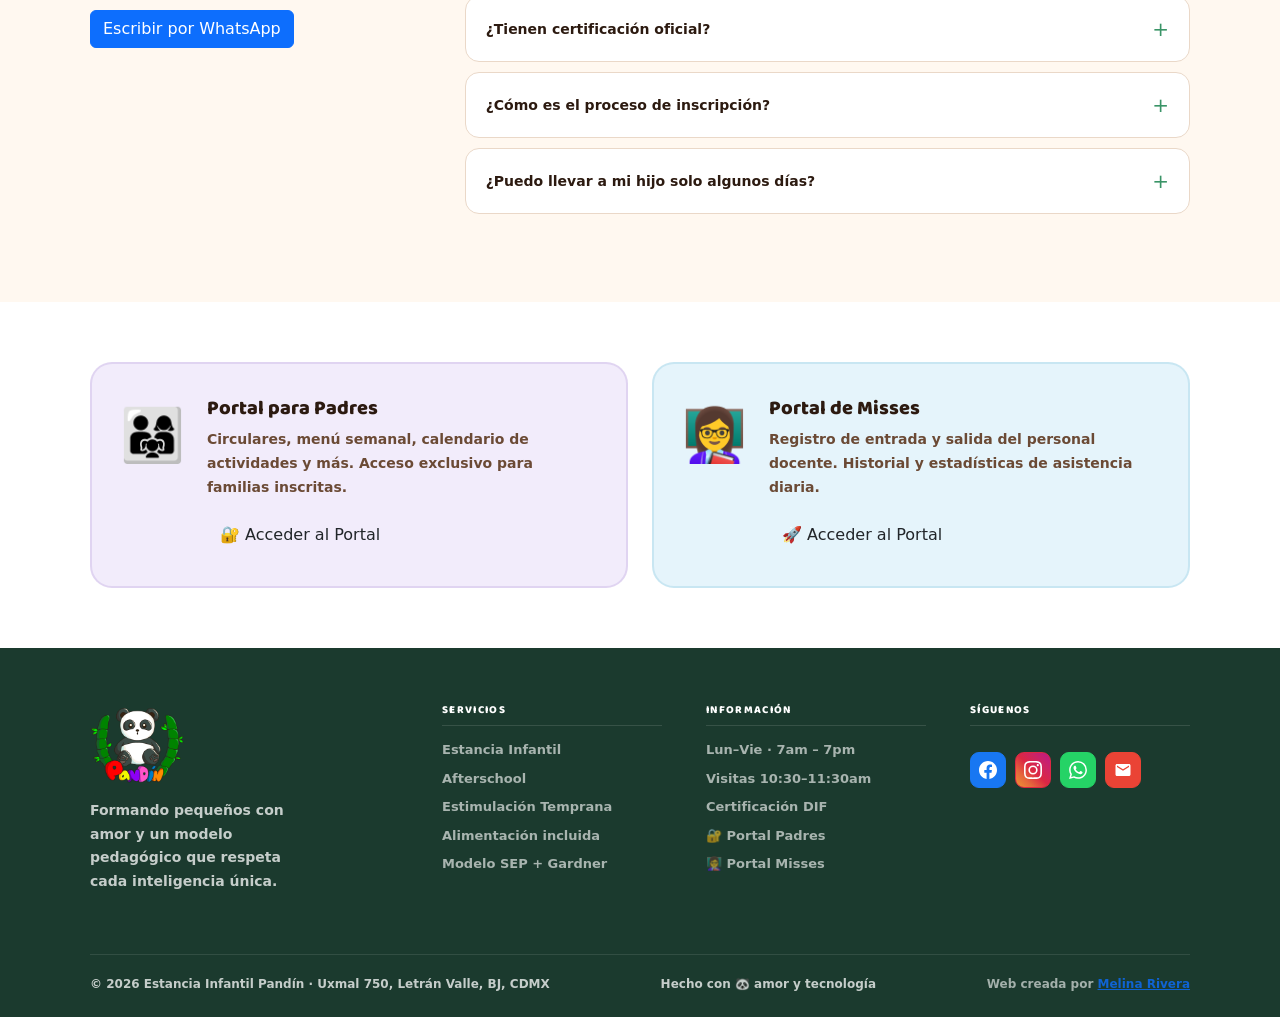
==== commit 7765fc87: "feat: faqs" ====
--- a/index.html
+++ b/index.html
@@ -96,34 +96,33 @@
     <div class="gallery-masonry reveal">
       <div class="gm-item gm-big">
         <div class="gm-ph gp-green">
-          <img src="https://picsum.photos/seed/pandin-salon/800/600" class="gm-img" alt="Salones de actividades">
-          <div class="gico">🎨</div>
+          <img src="https://picsum.photos/seed/classroom-bright/800/600" class="gm-img" alt="Salones de actividades">
           <div class="gtxt">Salones de actividades<br><small>Espacios amplios y luminosos</small></div>
           <div class="gm-overlay">Visita nuestras instalaciones</div>
         </div>
       </div>
       <div class="gm-item">
         <div class="gm-ph gp-yellow">
-          <img src="https://picsum.photos/seed/pandin-juego/500/400" class="gm-img" alt="Área de juego exterior">
-          <div class="gico">🛝</div><div class="gtxt">Área de juego exterior</div>
+          <img src="https://picsum.photos/seed/playground-kids/500/400" class="gm-img" alt="Área de juego exterior">
+          <div class="gtxt">Área de juego exterior<br><small>Recreo seguro y activo</small></div>
         </div>
       </div>
       <div class="gm-item">
         <div class="gm-ph gp-coral">
-          <img src="https://picsum.photos/seed/pandin-libros/500/400" class="gm-img" alt="Rincón de lectura">
-          <div class="gico">📚</div><div class="gtxt">Rincón de lectura</div>
+          <img src="https://picsum.photos/seed/reading-corner/500/400" class="gm-img" alt="Rincón de lectura">
+          <div class="gtxt">Rincón de lectura<br><small>Cuentos y lenguaje</small></div>
         </div>
       </div>
       <div class="gm-item">
         <div class="gm-ph gp-lav">
-          <img src="https://picsum.photos/seed/pandin-musica/500/400" class="gm-img" alt="Sala de música">
-          <div class="gico">🎵</div><div class="gtxt">Sala de música</div>
+          <img src="https://picsum.photos/seed/music-room/500/400" class="gm-img" alt="Sala de música">
+          <div class="gtxt">Sala de música<br><small>Ritmo y expresión</small></div>
         </div>
       </div>
       <div class="gm-item">
         <div class="gm-ph gp-sky">
-          <img src="https://picsum.photos/seed/pandin-comedor/500/400" class="gm-img" alt="Comedor · alimentos">
-          <div class="gico">🍱</div><div class="gtxt">Comedor · alimentos</div>
+          <img src="https://picsum.photos/seed/dining-kids/500/400" class="gm-img" alt="Comedor · alimentos">
+          <div class="gtxt">Comedor<br><small>Alimentación nutritiva diaria</small></div>
         </div>
       </div>
     </div>
@@ -164,14 +163,62 @@
             </div>
           </div>
           <div class="intel-grid">
-            <div class="intel-chip ic-m reveal"><span>🎵</span><div><b>Musical</b><small>Ritmo y armonía</small></div></div>
-            <div class="intel-chip ic-b reveal"><span>🧠</span><div><b>Lógico-Mat.</b><small>Razonamiento</small></div></div>
-            <div class="intel-chip ic-c reveal"><span>📖</span><div><b>Lingüística</b><small>Lenguaje</small></div></div>
-            <div class="intel-chip ic-l reveal"><span>🎨</span><div><b>Espacial</b><small>Arte y creatividad</small></div></div>
-            <div class="intel-chip ic-s reveal"><span>🏃</span><div><b>Corporal</b><small>Movimiento</small></div></div>
-            <div class="intel-chip ic-p reveal"><span>🤝</span><div><b>Interpersonal</b><small>Relaciones</small></div></div>
-            <div class="intel-chip ic-sa reveal"><span>💭</span><div><b>Intrapersonal</b><small>Autoconocimiento</small></div></div>
-            <div class="intel-chip ic-g reveal"><span>🌿</span><div><b>Naturalista</b><small>Entorno y vida</small></div></div>
+            <div class="intel-chip ic-m reveal">
+              <img src="https://picsum.photos/seed/pandin-musical/400/220" class="ic-img" alt="Inteligencia Musical">
+              <div class="ic-body">
+                <b>Musical</b>
+                <small>Canciones, ritmo e instrumentos para desarrollar el oído, la expresión y la sensibilidad artística desde los primeros meses.</small>
+              </div>
+            </div>
+            <div class="intel-chip ic-b reveal">
+              <img src="https://picsum.photos/seed/pandin-logica/400/220" class="ic-img" alt="Inteligencia Lógico-Matemática">
+              <div class="ic-body">
+                <b>Lógico-Matemática</b>
+                <small>Juegos de clasificación, patrones y resolución de problemas que estimulan el razonamiento lógico y el pensamiento científico.</small>
+              </div>
+            </div>
+            <div class="intel-chip ic-c reveal">
+              <img src="https://picsum.photos/seed/pandin-lenguaje/400/220" class="ic-img" alt="Inteligencia Lingüística">
+              <div class="ic-body">
+                <b>Lingüística</b>
+                <small>Cuentos, rimas y conversación para enriquecer el vocabulario, la comprensión y la comunicación desde pequeños.</small>
+              </div>
+            </div>
+            <div class="intel-chip ic-l reveal">
+              <img src="https://picsum.photos/seed/pandin-arte/400/220" class="ic-img" alt="Inteligencia Espacial">
+              <div class="ic-body">
+                <b>Espacial</b>
+                <small>Arte, pintura y construcción para potenciar la creatividad visual, la imaginación y la percepción del espacio.</small>
+              </div>
+            </div>
+            <div class="intel-chip ic-s reveal">
+              <img src="https://picsum.photos/seed/pandin-movimiento/400/220" class="ic-img" alt="Inteligencia Corporal">
+              <div class="ic-body">
+                <b>Corporal-Cinestésica</b>
+                <small>Danza, psicomotricidad y juego activo para fortalecer el cuerpo, la coordinación y el dominio del movimiento.</small>
+              </div>
+            </div>
+            <div class="intel-chip ic-p reveal">
+              <img src="https://picsum.photos/seed/pandin-social/400/220" class="ic-img" alt="Inteligencia Interpersonal">
+              <div class="ic-body">
+                <b>Interpersonal</b>
+                <small>Trabajo en equipo y juego colaborativo para aprender a relacionarse con empatía, respeto y habilidades sociales.</small>
+              </div>
+            </div>
+            <div class="intel-chip ic-sa reveal">
+              <img src="https://picsum.photos/seed/pandin-emociones/400/220" class="ic-img" alt="Inteligencia Intrapersonal">
+              <div class="ic-body">
+                <b>Intrapersonal</b>
+                <small>Reconocimiento y gestión de emociones para construir seguridad interior, autoestima y bienestar emocional.</small>
+              </div>
+            </div>
+            <div class="intel-chip ic-g reveal">
+              <img src="https://picsum.photos/seed/pandin-natura/400/220" class="ic-img" alt="Inteligencia Naturalista">
+              <div class="ic-body">
+                <b>Naturalista</b>
+                <small>Exploración del entorno, plantas y animales para despertar la curiosidad científica y el amor por la naturaleza.</small>
+              </div>
+            </div>
           </div>
           <div class="ped-photos reveal">
             <img src="https://picsum.photos/seed/pandin-ed1/300/200" alt="Actividades pedagógicas">
@@ -257,6 +304,114 @@
     </div>
   </div>
 </section>
+<!-- ── MENÚ SEMANAL ─────────────────────────── -->
+<section class="sec" id="menu" style="background:white">
+  <div class="mw">
+    <div class="center mb-5">
+      <div class="tag-line" style="justify-content:center">Semana del 31 de marzo – 4 de abril</div>
+      <h2 class="sec-title">Menú semanal</h2>
+      <p class="sec-desc">Comida casera, nutritiva y balanceada. Incluida en la mensualidad hasta los 3 años.</p>
+    </div>
+    <div class="menu-grid reveal">
+      <div class="menu-day">
+        <div class="menu-day-head" style="background:var(--mint-l);color:var(--mint-d)">Lunes</div>
+        <div class="menu-day-body">
+          <div class="menu-comida"><span class="mc-label">Desayuno</span><span class="mc-item">Avena con fruta y jugo natural</span></div>
+          <div class="menu-comida"><span class="mc-label">Comida</span><span class="mc-item">Sopa de fideo, pechuga a la plancha, arroz y agua de fruta</span></div>
+        </div>
+      </div>
+      <div class="menu-day">
+        <div class="menu-day-head" style="background:var(--butter-l);color:#9A6800">Martes</div>
+        <div class="menu-day-body">
+          <div class="menu-comida"><span class="mc-label">Desayuno</span><span class="mc-item">Huevo revuelto con tortilla y jugo</span></div>
+          <div class="menu-comida"><span class="mc-label">Comida</span><span class="mc-item">Crema de verduras, milanesa de pollo, puré de papa y agua</span></div>
+        </div>
+      </div>
+      <div class="menu-day">
+        <div class="menu-day-head" style="background:var(--coral-l);color:#B84030">Miércoles</div>
+        <div class="menu-day-body">
+          <div class="menu-comida"><span class="mc-label">Desayuno</span><span class="mc-item">Yogurt con granola y fruta</span></div>
+          <div class="menu-comida"><span class="mc-label">Comida</span><span class="mc-item">Caldo de pollo con verduras, quesadillas y agua de fruta</span></div>
+        </div>
+      </div>
+      <div class="menu-day">
+        <div class="menu-day-head" style="background:var(--lav-l);color:#6A40A8">Jueves</div>
+        <div class="menu-day-body">
+          <div class="menu-comida"><span class="mc-label">Desayuno</span><span class="mc-item">Licuado de plátano con pan integral</span></div>
+          <div class="menu-comida"><span class="mc-label">Comida</span><span class="mc-item">Espagueti con carne, ensalada y agua natural</span></div>
+        </div>
+      </div>
+      <div class="menu-day">
+        <div class="menu-day-head" style="background:var(--sky-l);color:#2A78A0">Viernes</div>
+        <div class="menu-day-body">
+          <div class="menu-comida"><span class="mc-label">Desayuno</span><span class="mc-item">Hotcakes con miel y leche</span></div>
+          <div class="menu-comida"><span class="mc-label">Comida</span><span class="mc-item">Arroz rojo, filete de pescado empanizado y agua de frutas</span></div>
+        </div>
+      </div>
+    </div>
+    <p class="menu-note reveal">El menú puede variar según disponibilidad. Los papás inscritos reciben el menú actualizado en el <a href="pages/padres.html">Portal de Padres</a>.</p>
+  </div>
+</section>
+
+<div class="wave-sep" style="background:white">
+  <svg viewBox="0 0 1440 72" xmlns="http://www.w3.org/2000/svg" preserveAspectRatio="none" style="height:72px">
+    <path d="M0,48 C360,0 1080,72 1440,24 L1440,72 L0,72Z" fill="var(--cream)"/>
+  </svg>
+</div>
+
+<!-- ── TESTIMONIOS ───────────────────────── -->
+<section class="sec" id="testimonios" style="background:var(--cream)">
+  <div class="mw">
+    <div class="center mb-5">
+      <div class="tag-line" style="justify-content:center">Familias Pandín</div>
+      <h2 class="sec-title">Lo que dicen los papás</h2>
+      <p class="sec-desc">La confianza de nuestras familias es nuestro mayor logro.</p>
+    </div>
+    <div class="row gy-4">
+      <div class="col-md-6 col-lg-3 reveal">
+        <div class="testi-card">
+          <div class="testi-stars">★★★★★</div>
+          <p class="testi-text">"Desde que mi hija entró a Pandín cambió completamente. Llegaba feliz, contando lo que había aprendido. El equipo de misses es increíble, muy cálido y profesional."</p>
+          <div class="testi-author">
+            <div class="testi-avatar" style="background:var(--mint-l);color:var(--mint-d)">SM</div>
+            <div><strong>Sandra M.</strong><small>Mamá de Valentina, 2 años</small></div>
+          </div>
+        </div>
+      </div>
+      <div class="col-md-6 col-lg-3 reveal">
+        <div class="testi-card">
+          <div class="testi-stars">★★★★★</div>
+          <p class="testi-text">"Lo que más me convenció fue la certificación DIF y el modelo de inteligencias múltiples. Se nota que no es solo guardería — es educación de verdad desde pequeños."</p>
+          <div class="testi-author">
+            <div class="testi-avatar" style="background:var(--butter-l);color:#9A6800">RG</div>
+            <div><strong>Roberto G.</strong><small>Papá de Mateo, 18 meses</small></div>
+          </div>
+        </div>
+      </div>
+      <div class="col-md-6 col-lg-3 reveal">
+        <div class="testi-card">
+          <div class="testi-stars">★★★★★</div>
+          <p class="testi-text">"El horario extendido es una bendición para nosotros que trabajamos. Saber que mi bebé está en buenas manos y comiendo bien me da paz mental todo el día."</p>
+          <div class="testi-author">
+            <div class="testi-avatar" style="background:var(--coral-l);color:#B84030">AL</div>
+            <div><strong>Ana L.</strong><small>Mamá de Sofía, 8 meses</small></div>
+          </div>
+        </div>
+      </div>
+      <div class="col-md-6 col-lg-3 reveal">
+        <div class="testi-card">
+          <div class="testi-stars">★★★★★</div>
+          <p class="testi-text">"Llevamos 3 años con Pandín y no cambiaríamos nada. Mi hijo aprendió a convivir, a expresarse y a querer aprender. Es parte de nuestra familia."</p>
+          <div class="testi-author">
+            <div class="testi-avatar" style="background:var(--lav-l);color:#6A40A8">CP</div>
+            <div><strong>Carlos P.</strong><small>Papá de Emilio, 4 años</small></div>
+          </div>
+        </div>
+      </div>
+    </div>
+  </div>
+</section>
+
 <!-- ── INFORMACIÓN ────────────────────────── -->
 <section class="sec" id="informacion" style="background:white">
   <div class="mw">
@@ -276,20 +431,70 @@
       <div class="col-lg-5 reveal">
         <div class="map-card">
           <div class="map-header">📍 Cómo llegar a Pandín</div>
-          <div class="map-visual">
-            <div class="map-icon">🗺️</div>
-            <div class="map-addr">
-              <strong>Uxmal 750, Col. Letrán Valle</strong>
-              <span>Alc. Benito Juárez, CP 03650, CDMX</span>
-              <span>Esquina con División del Norte</span>
-            </div>
-            <a class="btn btn-primary btn-sm mt-3" href="https://www.google.com/maps/place/Estancia+Infantil+Pandín/@19.3747307,-99.1601567,735m/data=!3m2!1e3!4b1!4m6!3m5!1s0x85d1ffa5770e0b1b:0x31084048f4083939!8m2!3d19.3747257!4d-99.1575818!16s%2Fg%2F1q2v_lv0q?entry=ttu&g_ep=EgoyMDI2MDMzMC4wIKXMDSoASAFQAw%3D%3D" target="_blank">📍 Abrir en Google Maps</a>
+          <div class="map-visual" style="padding:0;overflow:hidden;border-radius:14px">
+            <iframe
+              src="https://www.google.com/maps/embed?pb=!1m18!1m12!1m3!1d939.0!2d-99.1575818!3d19.3747257!2m3!1f0!2f0!3f0!3m2!1i1024!2i768!4f13.1!3m3!1m2!1s0x85d1ffa5770e0b1b%3A0x31084048f4083939!2sEstancia%20Infantil%20Pand%C3%ADn!5e0!3m2!1ses-419!2smx!4v1700000000000!5m2!1ses-419!2smx"
+              width="100%" height="220" style="border:0;display:block" allowfullscreen=""
+              loading="lazy" referrerpolicy="no-referrer-when-downgrade" title="Ubicación Estancia Infantil Pandín">
+            </iframe>
+            <div style="padding:14px 16px">
+              <a class="btn btn-primary btn-sm" href="https://www.google.com/maps/place/Estancia+Infantil+Pandín/@19.3747307,-99.1601567,735m/data=!3m2!1e3!4b1!4m6!3m5!1s0x85d1ffa5770e0b1b:0x31084048f4083939!8m2!3d19.3747257!4d-99.1575818!16s%2Fg%2F1q2v_lv0q?entry=ttu&g_ep=EgoyMDI2MDMzMC4wIKXMDSoASAFQAw%3D%3D" target="_blank">Abrir en Google Maps</a>
+            </div>
           </div>
           <div class="map-details">
             <div class="md-row"><span>🚇</span><span>Metro <strong>División del Norte</strong> o <strong>Parque de los Venados</strong></span></div>
             <div class="md-row"><span>🅿️</span><span>Estacionamiento en calle, frente a la estancia</span></div>
             <div class="md-row"><span>📱</span><span><strong>+55 6479 3805</strong></span></div>
             <div class="md-row"><span>✉️</span><span>info@pandin.com.mx</span></div>
+          </div>
+        </div>
+      </div>
+    </div>
+    <!-- Formulario de visita -->
+    <div class="row mt-5 reveal">
+      <div class="col-12">
+        <div class="visita-form-card">
+          <div class="row align-items-center gy-4">
+            <div class="col-lg-5">
+              <div class="tag-line">Sin costo · Sin compromiso</div>
+              <h3 class="visita-title">Agenda tu visita guiada</h3>
+              <p class="visita-desc">Conoce nuestras instalaciones, conoce al equipo y resuelve todas tus dudas. Visitas de lunes a viernes de 10:30 a 11:30 am.</p>
+              <div class="visita-pills">
+                <span class="vpill">Instalaciones incluidas</span>
+                <span class="vpill">Conoce a las misses</span>
+                <span class="vpill">Presupuesto personalizado</span>
+              </div>
+            </div>
+            <div class="col-lg-7">
+              <div class="row gy-3">
+                <div class="col-sm-6">
+                  <label class="vf-label">Nombre completo</label>
+                  <input class="vf-input" type="text" id="vNombre" placeholder="Tu nombre">
+                </div>
+                <div class="col-sm-6">
+                  <label class="vf-label">Teléfono o WhatsApp</label>
+                  <input class="vf-input" type="tel" id="vTel" placeholder="55 xxxx xxxx">
+                </div>
+                <div class="col-sm-6">
+                  <label class="vf-label">Edad del menor</label>
+                  <select class="vf-input" id="vEdad">
+                    <option value="">Selecciona...</option>
+                    <option>3 – 11 meses</option>
+                    <option>1 año</option>
+                    <option>2 años</option>
+                    <option>3 años</option>
+                    <option>4 años o más</option>
+                  </select>
+                </div>
+                <div class="col-sm-6">
+                  <label class="vf-label">Fecha preferida</label>
+                  <input class="vf-input" type="date" id="vFecha">
+                </div>
+                <div class="col-12">
+                  <button class="btn btn-primary w-100" onclick="agendarVisita()">Enviar solicitud por WhatsApp</button>
+                </div>
+              </div>
+            </div>
           </div>
         </div>
       </div>
@@ -325,6 +530,78 @@
         <button class="chat-send" onclick="sendChat()" aria-label="Enviar">
           <svg width="18" height="18" viewBox="0 0 24 24" fill="none" stroke="white" stroke-width="2.5"><path d="M22 2L11 13M22 2L15 22 11 13 2 9l20-7z"/></svg>
         </button>
+      </div>
+    </div>
+  </div>
+</section>
+
+<!-- ── FAQ ──────────────────────────────────── -->
+<section class="sec" id="faq" style="background:var(--cream)">
+  <div class="mw">
+    <div class="row gy-5 align-items-start">
+      <div class="col-lg-4">
+        <div class="tag-line">Resolvemos tus dudas</div>
+        <h2 class="sec-title">Preguntas frecuentes</h2>
+        <p class="sec-desc" style="margin-bottom:20px">Si no encuentras tu respuesta, escríbenos por WhatsApp.</p>
+        <a class="btn btn-primary" href="https://wa.me/525564793805?text=Hola%20Pandín%2C%20tengo%20una%20pregunta%20sobre%20la%20estancia" target="_blank">Escribir por WhatsApp</a>
+      </div>
+      <div class="col-lg-8">
+        <div class="faq-list">
+          <div class="faq-item reveal">
+            <button class="faq-q" onclick="toggleFaq(this)">
+              ¿A partir de qué edad aceptan niños?
+              <span class="faq-icon">+</span>
+            </button>
+            <div class="faq-a">
+              <p>Aceptamos bebés desde los <strong>3 meses de edad</strong> en el servicio de Estancia Infantil. Para el servicio de Afterschool, atendemos niños de 4 a 6 años que ya cursan preescolar o primaria.</p>
+            </div>
+          </div>
+          <div class="faq-item reveal">
+            <button class="faq-q" onclick="toggleFaq(this)">
+              ¿Cuánto cuesta la mensualidad?
+              <span class="faq-icon">+</span>
+            </button>
+            <div class="faq-a">
+              <p>El costo es <strong>personalizado</strong> según los días y horario que necesites. Ofrecemos opciones de tiempo completo, medio tiempo y días específicos. El presupuesto exacto se entrega en la visita de informes, sin compromiso.</p>
+            </div>
+          </div>
+          <div class="faq-item reveal">
+            <button class="faq-q" onclick="toggleFaq(this)">
+              ¿Qué incluye la mensualidad?
+              <span class="faq-icon">+</span>
+            </button>
+            <div class="faq-a">
+              <p>Incluye: <strong>estimulación temprana</strong>, <strong>desayuno y comida</strong> (hasta los 3 años), atención del equipo de misses, programa de inteligencias múltiples y seguimiento de desarrollo. Las colaciones son costo extra.</p>
+            </div>
+          </div>
+          <div class="faq-item reveal">
+            <button class="faq-q" onclick="toggleFaq(this)">
+              ¿Tienen certificación oficial?
+              <span class="faq-icon">+</span>
+            </button>
+            <div class="faq-a">
+              <p>Sí. Somos una estancia supervisada y certificada por el <strong>DIF</strong>. Contamos con retroalimentación continua de sus supervisiones y cumplimos todos los estándares de seguridad, higiene y atención infantil.</p>
+            </div>
+          </div>
+          <div class="faq-item reveal">
+            <button class="faq-q" onclick="toggleFaq(this)">
+              ¿Cómo es el proceso de inscripción?
+              <span class="faq-icon">+</span>
+            </button>
+            <div class="faq-a">
+              <p>El proceso es sencillo: <strong>1)</strong> Agenda tu visita guiada. <strong>2)</strong> Conoce las instalaciones y resuelve dudas. <strong>3)</strong> Recibe tu presupuesto personalizado. <strong>4)</strong> Completa el expediente del menor. <strong>5)</strong> ¡Bienvenido a la familia Pandín!</p>
+            </div>
+          </div>
+          <div class="faq-item reveal">
+            <button class="faq-q" onclick="toggleFaq(this)">
+              ¿Puedo llevar a mi hijo solo algunos días?
+              <span class="faq-icon">+</span>
+            </button>
+            <div class="faq-a">
+              <p>Sí, ofrecemos planes flexibles. Puedes contratar <strong>días específicos</strong> a la semana según tus necesidades. El costo se ajusta al número de días acordados en tu plan.</p>
+            </div>
+          </div>
+        </div>
       </div>
     </div>
   </div>
--- a/assets/css/index.css
+++ b/assets/css/index.css
@@ -232,15 +232,17 @@
   margin:0 auto;
 }
 .ic-label { font-size:10px;font-weight:800;color:white;letter-spacing:.1em;text-transform:uppercase;text-align:center;line-height:1.3;margin-top:4px; }
-.intel-grid { display:grid;grid-template-columns:1fr 1fr;gap:10px; }
+.intel-grid { display:grid;grid-template-columns:1fr 1fr;gap:12px; }
 .intel-chip {
-  display:flex;align-items:center;gap:9px;
-  padding:10px 12px;border-radius:11px;border:1.5px solid;transition:all .2s;
-}
-.intel-chip:hover { transform:translateX(5px);box-shadow:var(--sh-sm); }
-.intel-chip span { font-size:20px;flex-shrink:0; }
-.intel-chip b  { font-size:12px;font-weight:800;display:block;line-height:1.2; }
-.intel-chip small { font-size:10px;font-weight:600;opacity:.75;line-height:1.2;display:block; }
+  display:flex;flex-direction:column;
+  border-radius:14px;border:1.5px solid;
+  transition:all .2s;overflow:hidden;
+}
+.intel-chip:hover { transform:translateY(-4px);box-shadow:var(--sh-sm); }
+.intel-chip .ic-img { width:100%;height:100px;object-fit:cover;display:block;flex-shrink:0; }
+.intel-chip .ic-body { padding:10px 12px; }
+.intel-chip b  { font-size:12px;font-weight:800;display:block;line-height:1.2;margin-bottom:4px; }
+.intel-chip small { font-size:10px;font-weight:500;opacity:.8;line-height:1.45;display:block; }
 .ic-m{background:var(--mint-l);border-color:rgba(109,191,158,.3);color:var(--mint-d)}
 .ic-b{background:var(--butter-l);border-color:rgba(244,196,48,.3);color:#9A6800}
 .ic-c{background:var(--coral-l);border-color:rgba(240,123,94,.3);color:#B84030}
@@ -544,4 +546,83 @@
 .dev-credit a:hover::after {
   width: 100%;
 }
-/* Social hover colors moved to global.css */+/* Social hover colors moved to global.css */
+/* ── TESTIMONIOS ── */
+.testi-card {
+  background: white;
+  border: 1.5px solid var(--border);
+  border-radius: var(--rxl);
+  padding: 24px 20px;
+  height: 100%;
+  display: flex;
+  flex-direction: column;
+  gap: 14px;
+  box-shadow: var(--sh-sm);
+  transition: transform .2s, box-shadow .2s;
+}
+.testi-card:hover { transform: translateY(-4px); box-shadow: var(--sh); }
+.testi-stars { color: #F4C430; font-size: 16px; letter-spacing: 2px; }
+.testi-text { font-size: 13.5px; color: var(--text-m); line-height: 1.65; font-style: italic; flex: 1; margin: 0; }
+.testi-author { display: flex; align-items: center; gap: 10px; margin-top: 4px; }
+.testi-avatar {
+  width: 38px; height: 38px; border-radius: 50%;
+  display: flex; align-items: center; justify-content: center;
+  font-size: 12px; font-weight: 800; flex-shrink: 0;
+}
+.testi-author strong { display: block; font-size: 13px; font-weight: 700; }
+.testi-author small { font-size: 11px; color: var(--text-m); display: block; }
+
+/* ── FORMULARIO VISITA ── */
+.visita-form-card {
+  background: linear-gradient(135deg, var(--mint-l) 0%, var(--sky-l) 100%);
+  border: 1.5px solid var(--border);
+  border-radius: var(--rxl);
+  padding: 36px 32px;
+  box-shadow: var(--sh);
+}
+.visita-title { font-size: clamp(20px,3vw,26px); font-weight: 800; color: var(--text); margin: 8px 0 10px; }
+.visita-desc { font-size: 14px; color: var(--text-m); line-height: 1.6; margin-bottom: 16px; }
+.visita-pills { display: flex; flex-wrap: wrap; gap: 8px; }
+.vpill { background: white; color: var(--mint-d); border: 1px solid rgba(109,191,158,.4); border-radius: 20px; padding: 4px 12px; font-size: 11.5px; font-weight: 600; }
+.vf-label { display: block; font-size: 12px; font-weight: 700; color: var(--text); margin-bottom: 5px; }
+.vf-input {
+  width: 100%; padding: 10px 14px; border: 1.5px solid var(--border);
+  border-radius: 10px; font-size: 14px; font-family: inherit;
+  background: white; color: var(--text); transition: border-color .2s;
+  outline: none;
+}
+.vf-input:focus { border-color: var(--mint); }
+
+/* ── FAQ ── */
+.faq-list { display: flex; flex-direction: column; gap: 10px; }
+.faq-item { background: white; border: 1.5px solid var(--border); border-radius: 14px; overflow: hidden; transition: box-shadow .2s; }
+.faq-item:hover { box-shadow: var(--sh-sm); }
+.faq-q {
+  width: 100%; background: none; border: none; padding: 18px 20px;
+  display: flex; justify-content: space-between; align-items: center; gap: 12px;
+  font-size: 14px; font-weight: 700; color: var(--text); cursor: pointer;
+  text-align: left; line-height: 1.4;
+}
+.faq-icon { font-size: 20px; font-weight: 400; color: var(--mint-d); flex-shrink: 0; transition: transform .25s; }
+.faq-item.open .faq-icon { transform: rotate(45deg); }
+.faq-a { display: none; padding: 0 20px 18px; }
+.faq-item.open .faq-a { display: block; }
+.faq-a p { font-size: 13.5px; color: var(--text-m); line-height: 1.65; margin: 0; }
+
+/* ── MENÚ SEMANAL ── */
+.menu-grid {
+  display: grid;
+  grid-template-columns: repeat(5, 1fr);
+  gap: 14px;
+}
+@media (max-width: 900px) { .menu-grid { grid-template-columns: repeat(3, 1fr); } }
+@media (max-width: 600px) { .menu-grid { grid-template-columns: 1fr 1fr; } }
+.menu-day { border: 1.5px solid var(--border); border-radius: 14px; overflow: hidden; transition: box-shadow .2s, transform .2s; }
+.menu-day:hover { box-shadow: var(--sh-sm); transform: translateY(-3px); }
+.menu-day-head { padding: 10px 14px; font-size: 13px; font-weight: 800; text-align: center; letter-spacing: .03em; }
+.menu-day-body { padding: 14px; display: flex; flex-direction: column; gap: 12px; background: white; }
+.menu-comida { display: flex; flex-direction: column; gap: 3px; }
+.mc-label { font-size: 10px; font-weight: 800; text-transform: uppercase; letter-spacing: .06em; color: var(--text-m); }
+.mc-item { font-size: 12.5px; color: var(--text); line-height: 1.5; }
+.menu-note { text-align: center; font-size: 13px; color: var(--text-m); margin-top: 24px; }
+.menu-note a { color: var(--mint-d); font-weight: 600; text-decoration: none; }
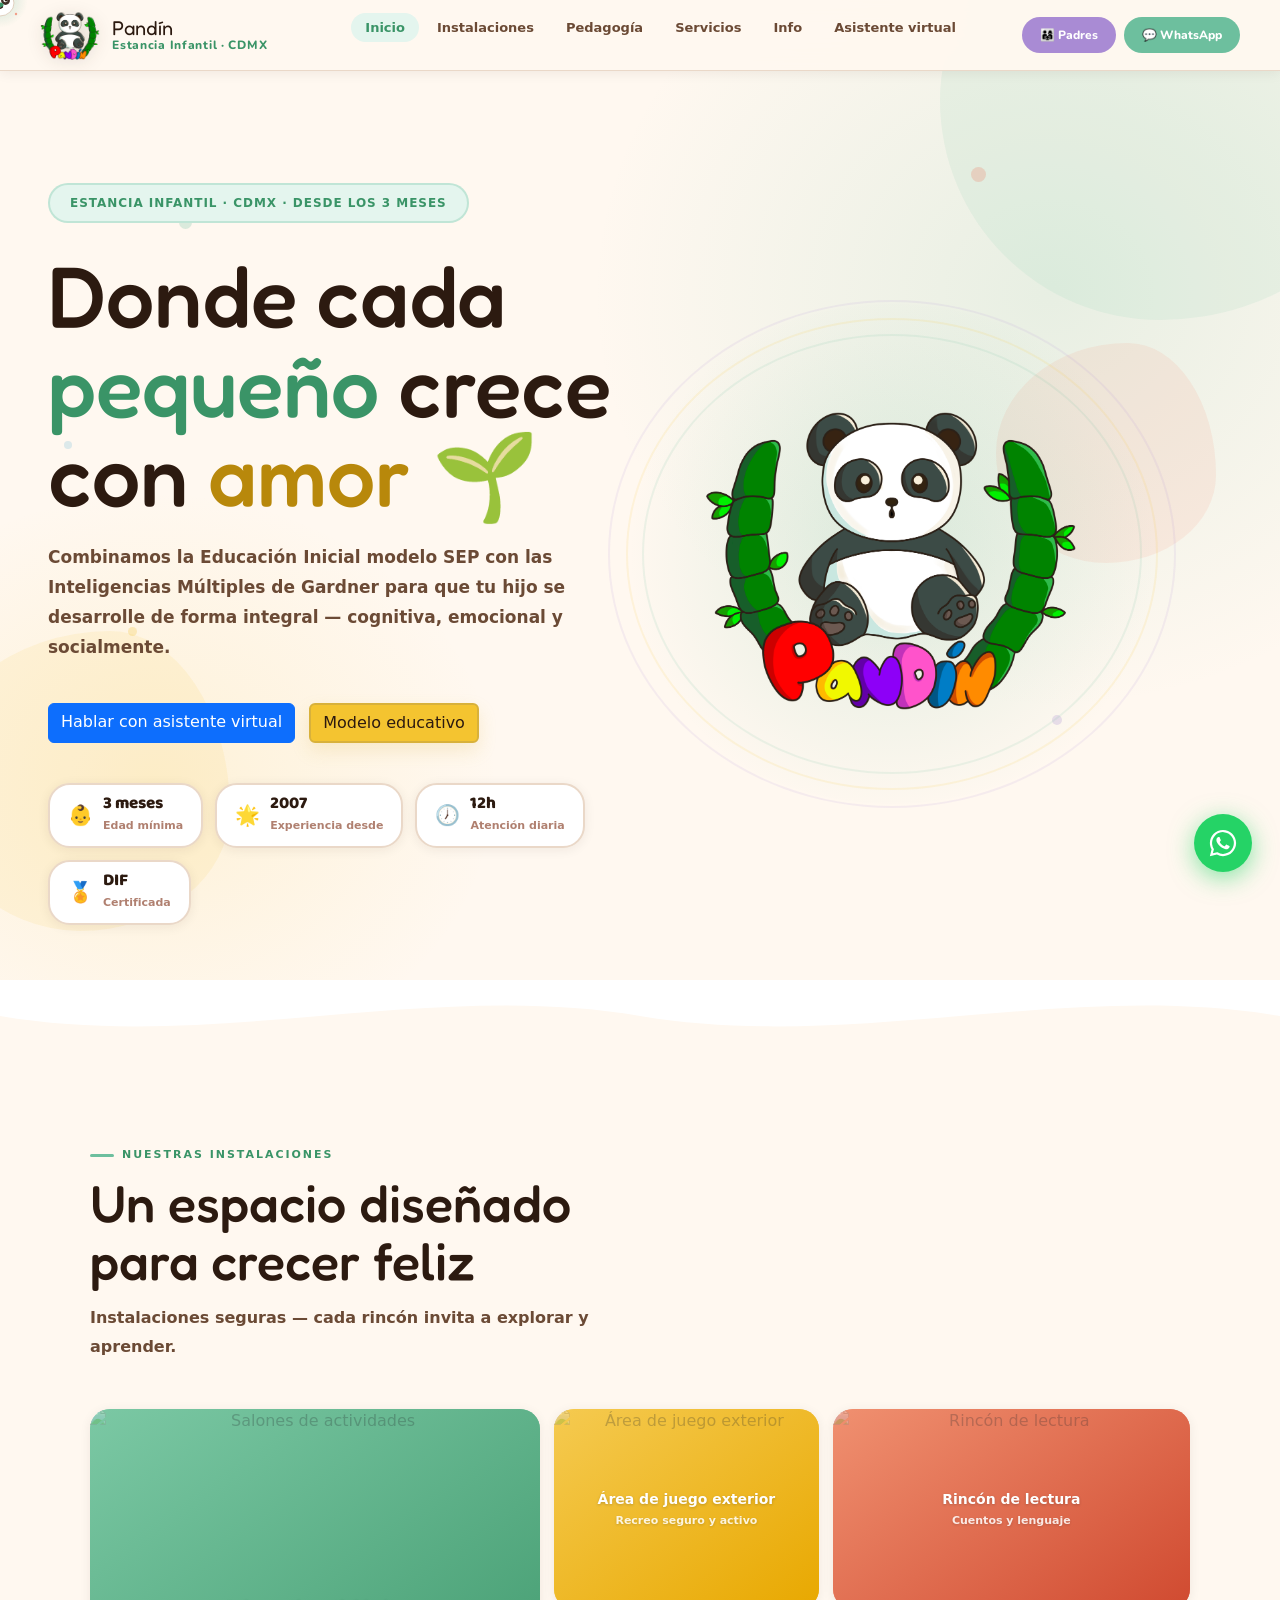
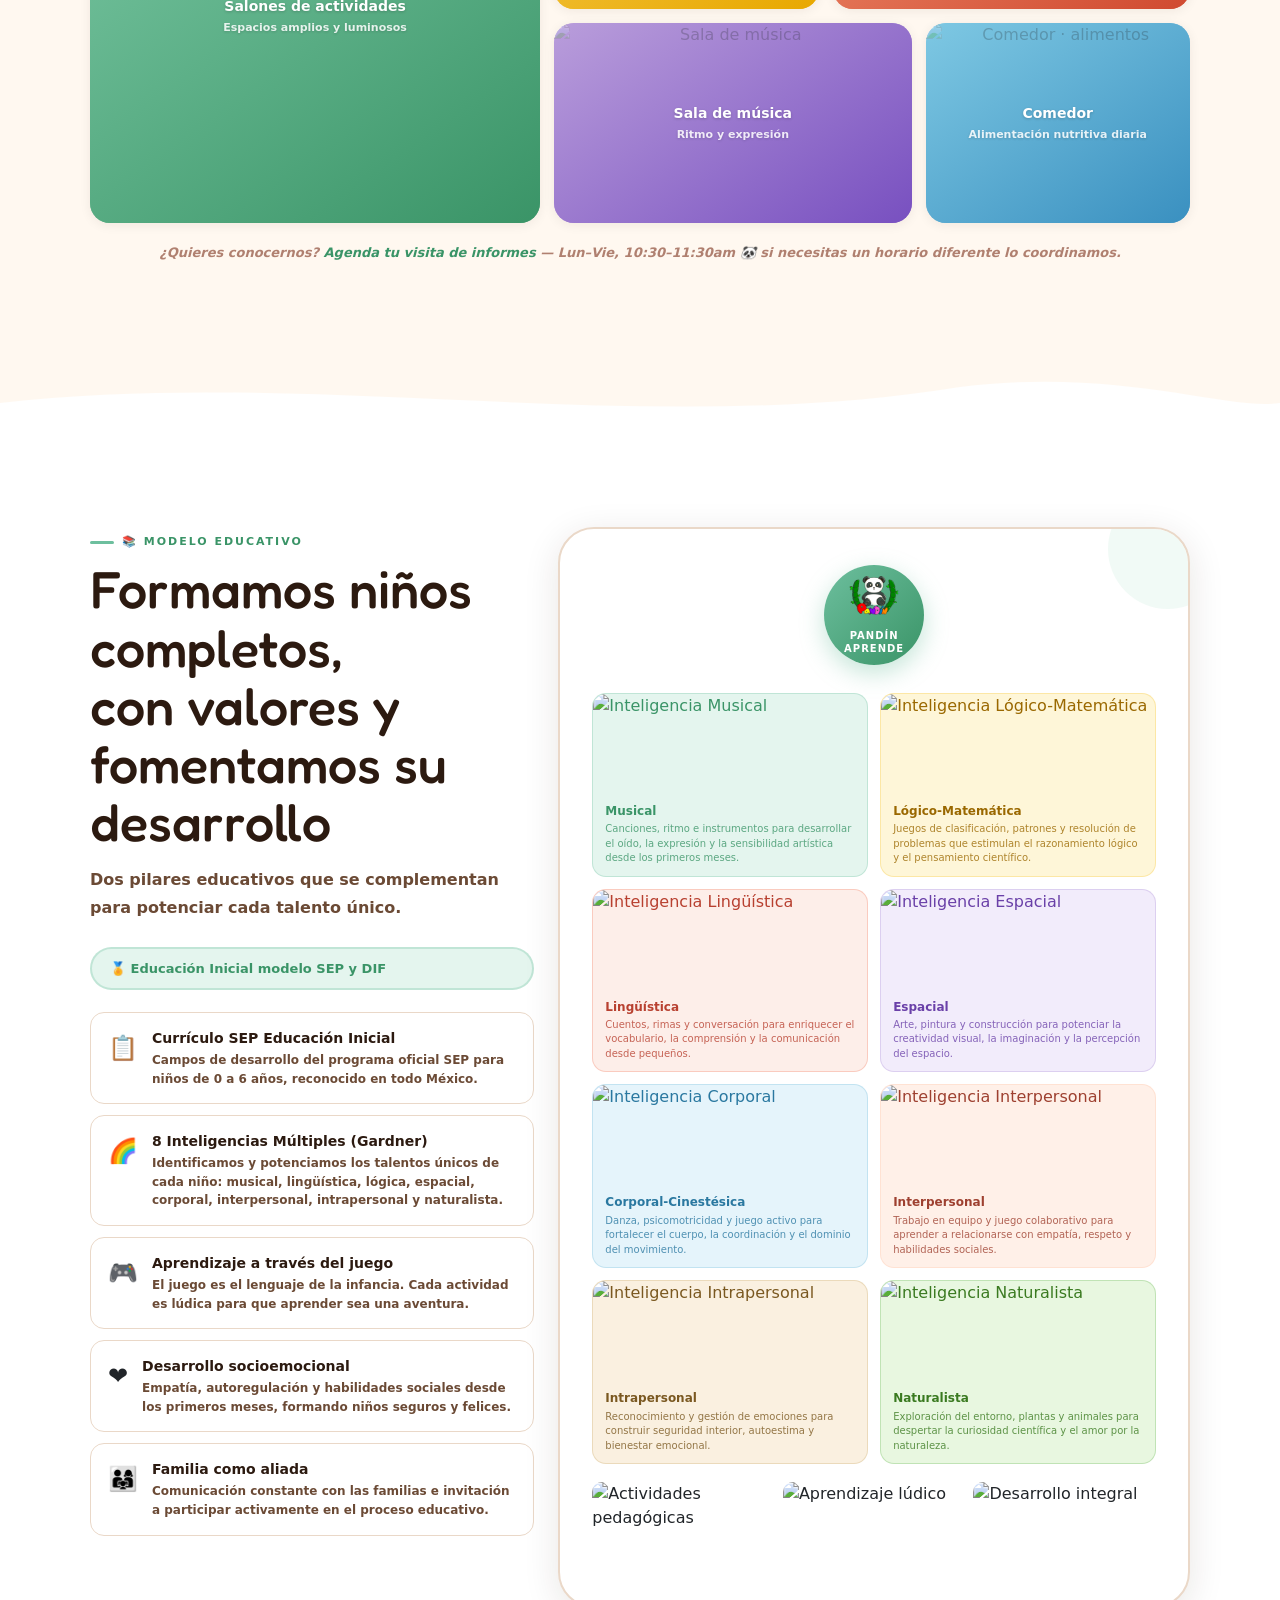
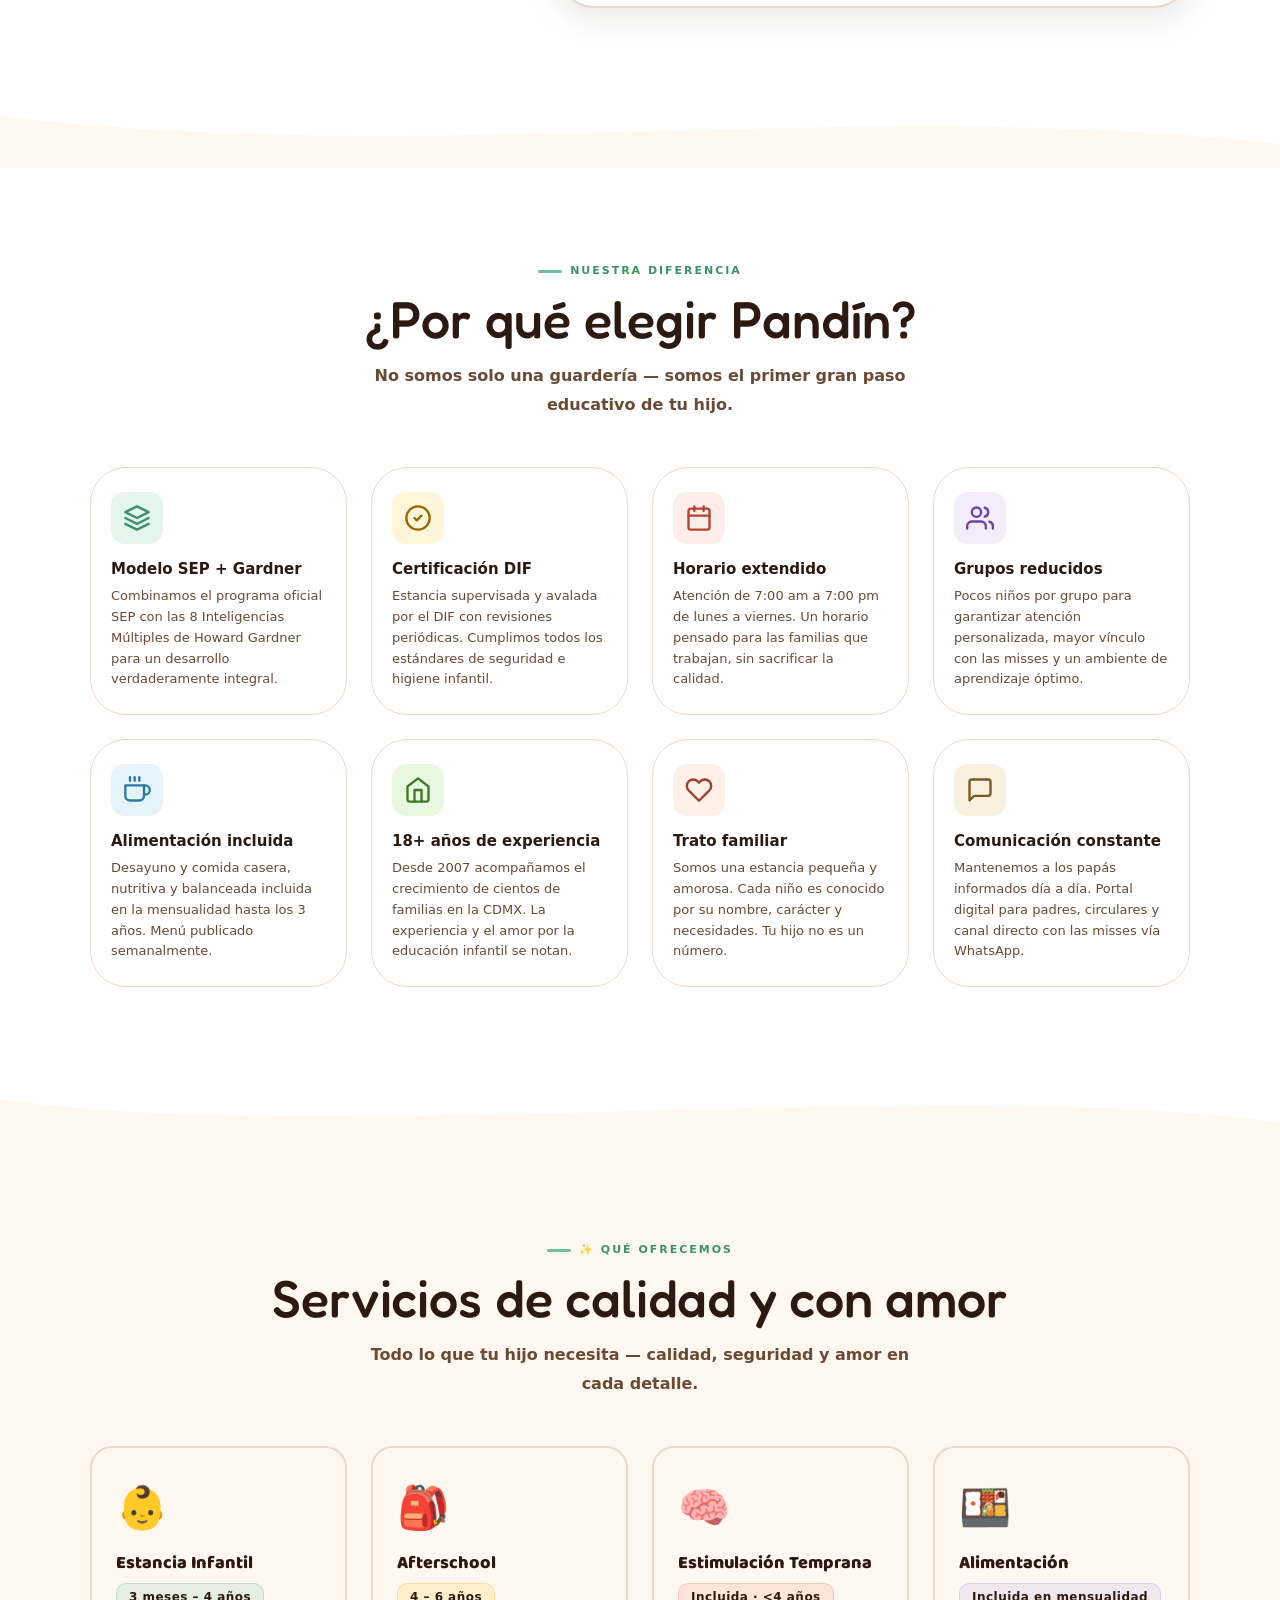
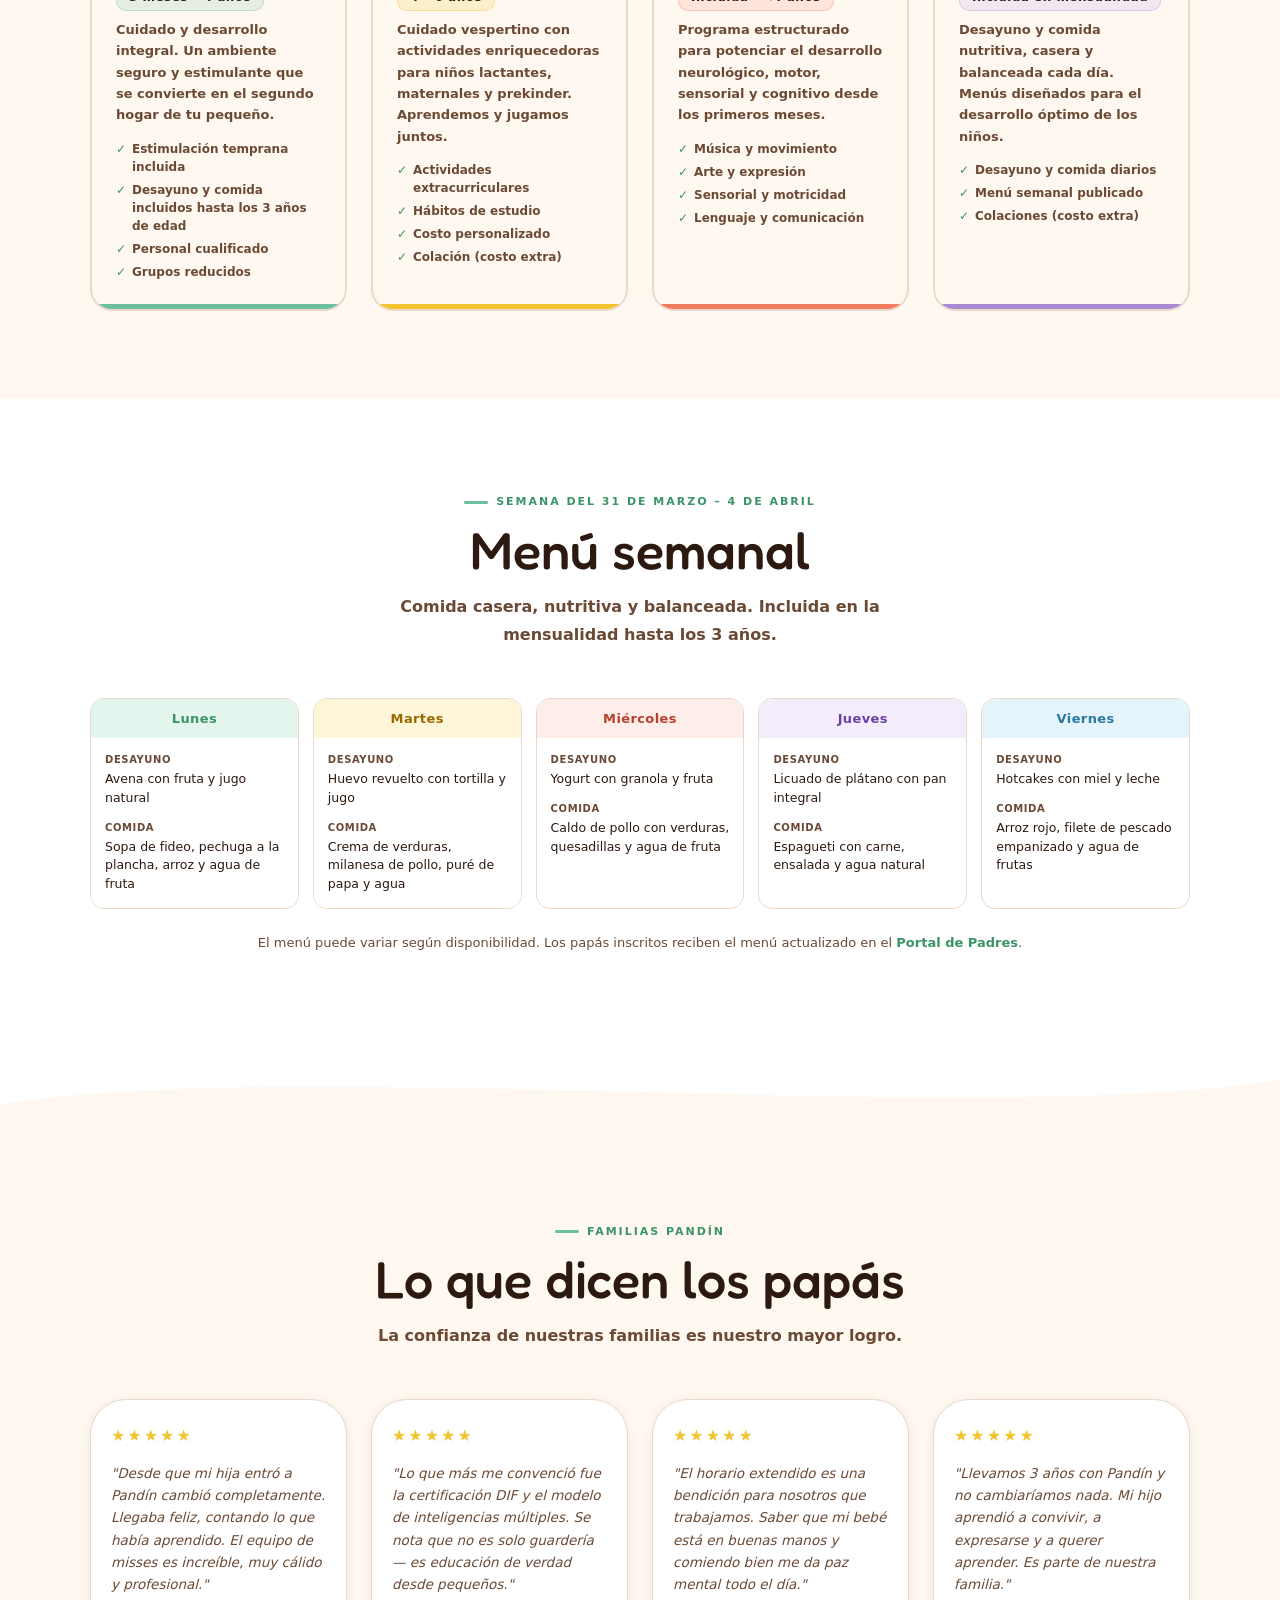
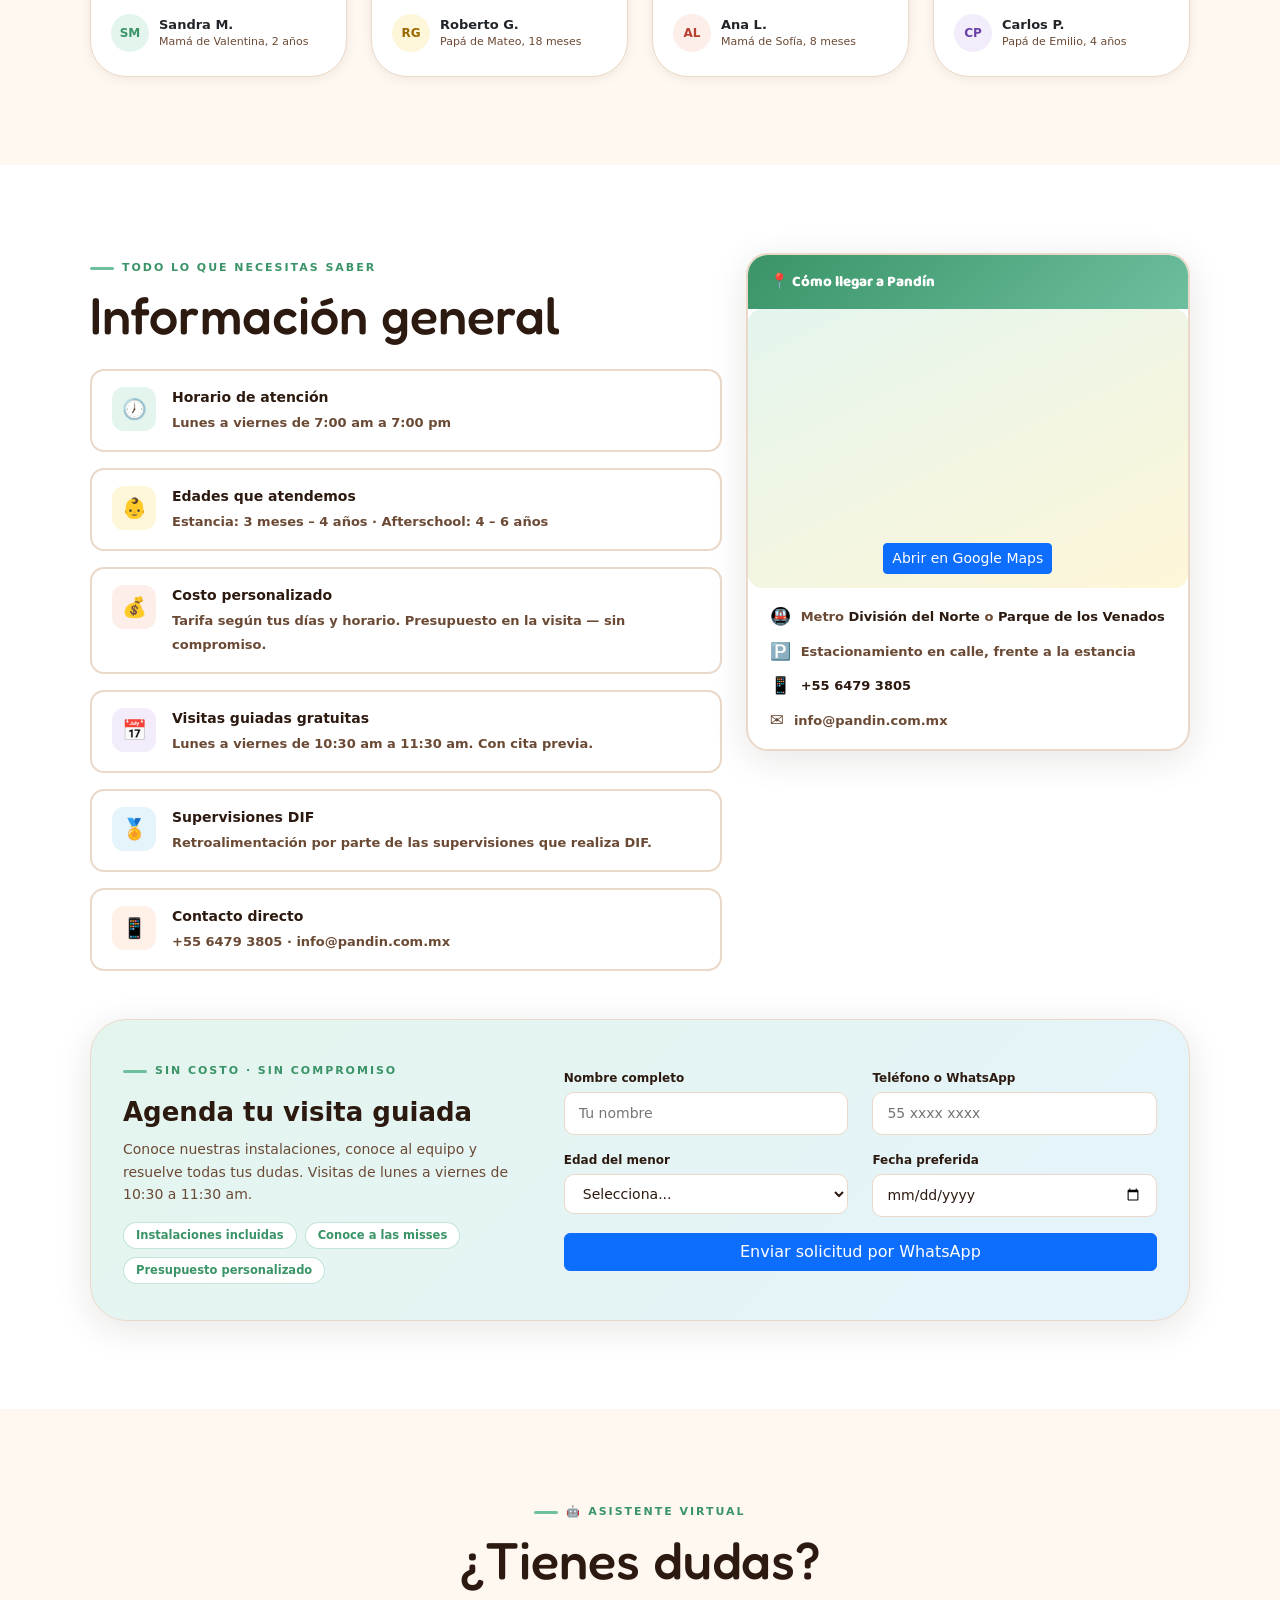
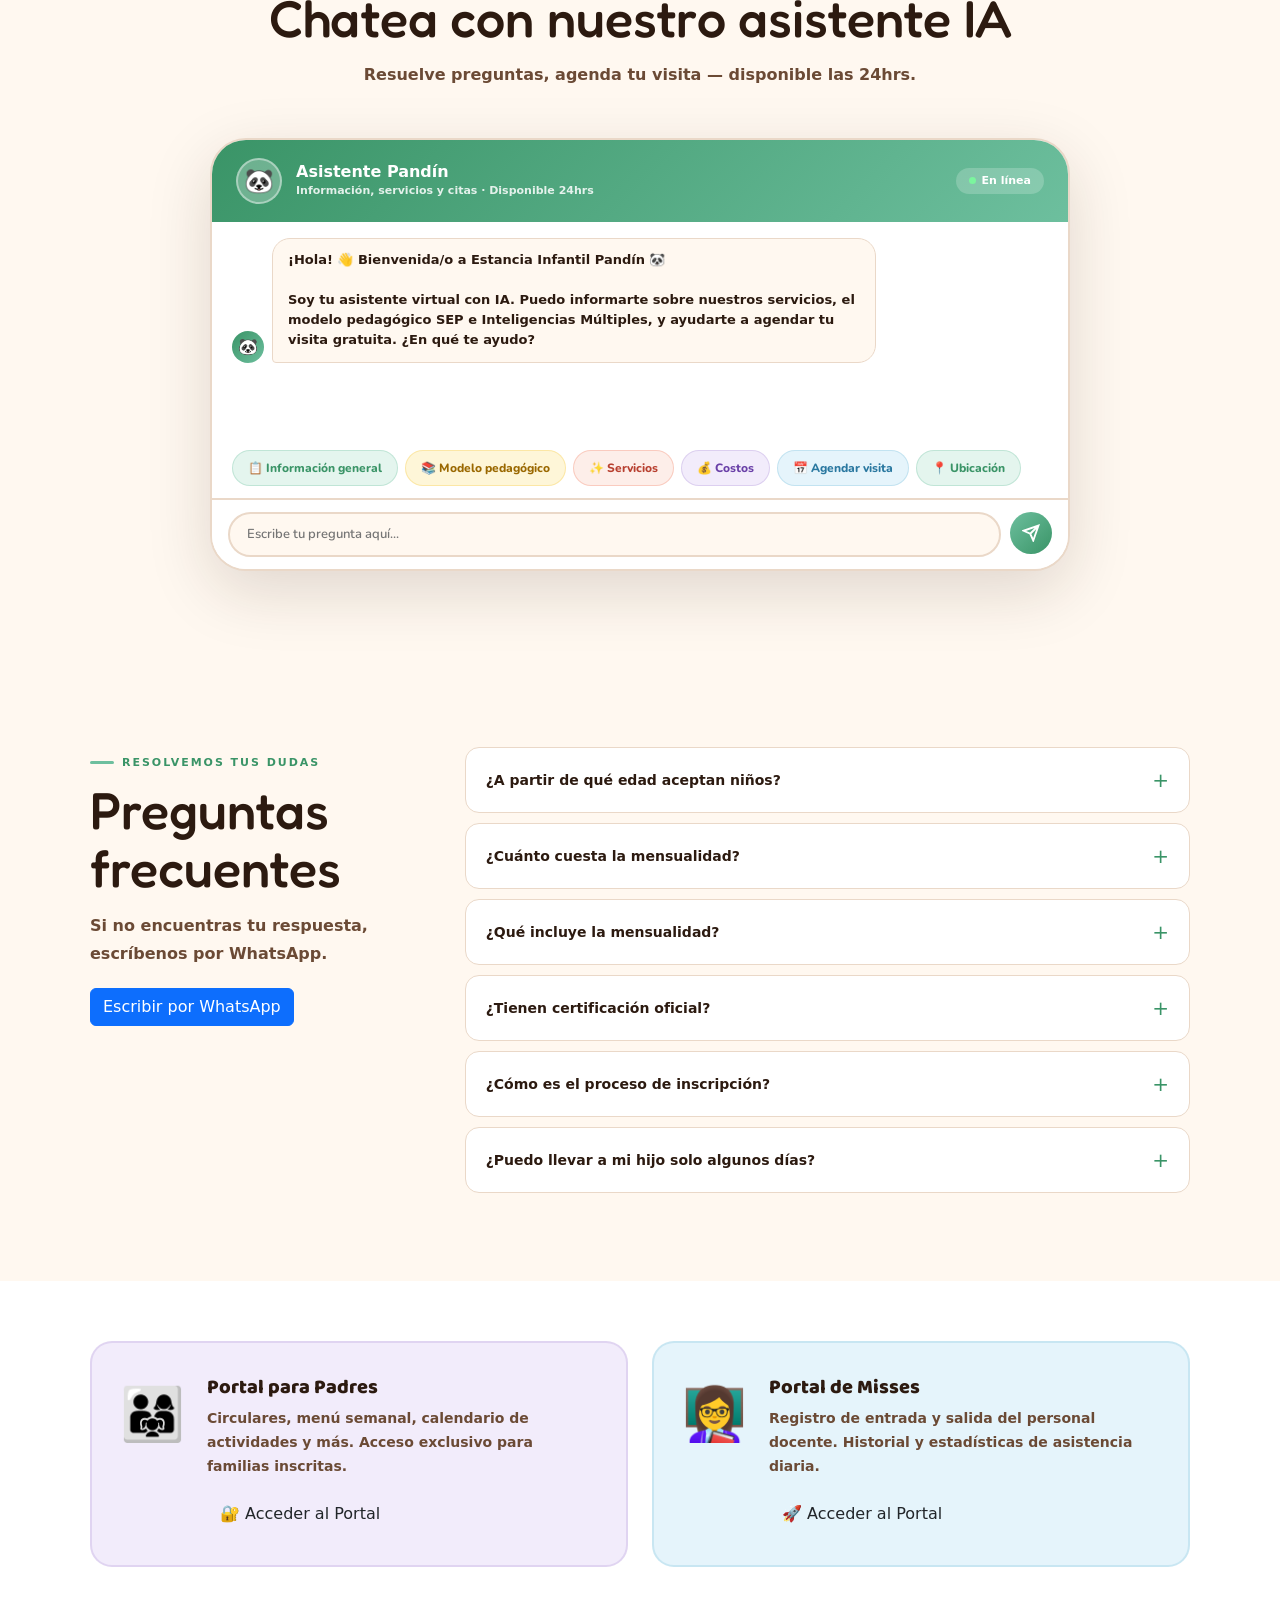
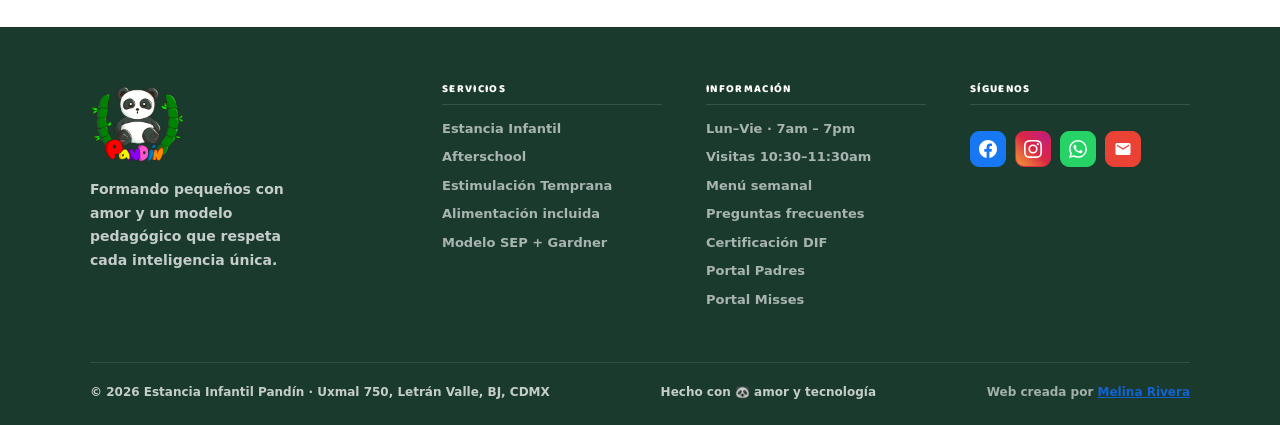
==== commit 53faf133: "feat: chat" ====
--- a/index.html
+++ b/index.html
@@ -234,6 +234,97 @@
 <div class="wave-sep" style="background:white">
   <svg viewBox="0 0 1440 72" xmlns="http://www.w3.org/2000/svg" preserveAspectRatio="none" style="height:72px">
     <path d="M0,20 C480,72 960,0 1440,48 L1440,72 L0,72Z" fill="var(--cream)"/>
+  </svg>
+</div>
+
+<!-- ── POR QUÉ PANDÍN ───────────────────────── -->
+<section class="sec" id="porque" style="background:white">
+  <div class="mw">
+    <div class="center mb-5">
+      <div class="tag-line" style="justify-content:center">Nuestra diferencia</div>
+      <h2 class="sec-title">¿Por qué elegir Pandín?</h2>
+      <p class="sec-desc">No somos solo una guardería — somos el primer gran paso educativo de tu hijo.</p>
+    </div>
+    <div class="row gy-4">
+      <div class="col-sm-6 col-lg-3 reveal">
+        <div class="pq-card">
+          <div class="pq-icon" style="background:var(--mint-l)">
+            <svg width="28" height="28" viewBox="0 0 24 24" fill="none" stroke="var(--mint-d)" stroke-width="2" stroke-linecap="round" stroke-linejoin="round"><path d="M12 2L2 7l10 5 10-5-10-5z"/><path d="M2 17l10 5 10-5"/><path d="M2 12l10 5 10-5"/></svg>
+          </div>
+          <h4>Modelo SEP + Gardner</h4>
+          <p>Combinamos el programa oficial SEP con las 8 Inteligencias Múltiples de Howard Gardner para un desarrollo verdaderamente integral.</p>
+        </div>
+      </div>
+      <div class="col-sm-6 col-lg-3 reveal">
+        <div class="pq-card">
+          <div class="pq-icon" style="background:var(--butter-l)">
+            <svg width="28" height="28" viewBox="0 0 24 24" fill="none" stroke="#9A6800" stroke-width="2" stroke-linecap="round" stroke-linejoin="round"><circle cx="12" cy="12" r="10"/><path d="M9 12l2 2 4-4"/></svg>
+          </div>
+          <h4>Certificación DIF</h4>
+          <p>Estancia supervisada y avalada por el DIF con revisiones periódicas. Cumplimos todos los estándares de seguridad e higiene infantil.</p>
+        </div>
+      </div>
+      <div class="col-sm-6 col-lg-3 reveal">
+        <div class="pq-card">
+          <div class="pq-icon" style="background:var(--coral-l)">
+            <svg width="28" height="28" viewBox="0 0 24 24" fill="none" stroke="#B84030" stroke-width="2" stroke-linecap="round" stroke-linejoin="round"><rect x="3" y="4" width="18" height="18" rx="2"/><path d="M16 2v4M8 2v4M3 10h18"/></svg>
+          </div>
+          <h4>Horario extendido</h4>
+          <p>Atención de 7:00 am a 7:00 pm de lunes a viernes. Un horario pensado para las familias que trabajan, sin sacrificar la calidad.</p>
+        </div>
+      </div>
+      <div class="col-sm-6 col-lg-3 reveal">
+        <div class="pq-card">
+          <div class="pq-icon" style="background:var(--lav-l)">
+            <svg width="28" height="28" viewBox="0 0 24 24" fill="none" stroke="#6A40A8" stroke-width="2" stroke-linecap="round" stroke-linejoin="round"><path d="M17 21v-2a4 4 0 0 0-4-4H5a4 4 0 0 0-4 4v2"/><circle cx="9" cy="7" r="4"/><path d="M23 21v-2a4 4 0 0 0-3-3.87M16 3.13a4 4 0 0 1 0 7.75"/></svg>
+          </div>
+          <h4>Grupos reducidos</h4>
+          <p>Pocos niños por grupo para garantizar atención personalizada, mayor vínculo con las misses y un ambiente de aprendizaje óptimo.</p>
+        </div>
+      </div>
+      <div class="col-sm-6 col-lg-3 reveal">
+        <div class="pq-card">
+          <div class="pq-icon" style="background:var(--sky-l)">
+            <svg width="28" height="28" viewBox="0 0 24 24" fill="none" stroke="#2A78A0" stroke-width="2" stroke-linecap="round" stroke-linejoin="round"><path d="M18 8h1a4 4 0 0 1 0 8h-1"/><path d="M2 8h16v9a4 4 0 0 1-4 4H6a4 4 0 0 1-4-4V8z"/><line x1="6" y1="1" x2="6" y2="4"/><line x1="10" y1="1" x2="10" y2="4"/><line x1="14" y1="1" x2="14" y2="4"/></svg>
+          </div>
+          <h4>Alimentación incluida</h4>
+          <p>Desayuno y comida casera, nutritiva y balanceada incluida en la mensualidad hasta los 3 años. Menú publicado semanalmente.</p>
+        </div>
+      </div>
+      <div class="col-sm-6 col-lg-3 reveal">
+        <div class="pq-card">
+          <div class="pq-icon" style="background:#E8F7E0">
+            <svg width="28" height="28" viewBox="0 0 24 24" fill="none" stroke="#3A7A20" stroke-width="2" stroke-linecap="round" stroke-linejoin="round"><path d="M3 9l9-7 9 7v11a2 2 0 0 1-2 2H5a2 2 0 0 1-2-2z"/><polyline points="9 22 9 12 15 12 15 22"/></svg>
+          </div>
+          <h4>18+ años de experiencia</h4>
+          <p>Desde 2007 acompañamos el crecimiento de cientos de familias en la CDMX. La experiencia y el amor por la educación infantil se notan.</p>
+        </div>
+      </div>
+      <div class="col-sm-6 col-lg-3 reveal">
+        <div class="pq-card">
+          <div class="pq-icon" style="background:#FFF0E8">
+            <svg width="28" height="28" viewBox="0 0 24 24" fill="none" stroke="#9E4030" stroke-width="2" stroke-linecap="round" stroke-linejoin="round"><path d="M20.84 4.61a5.5 5.5 0 0 0-7.78 0L12 5.67l-1.06-1.06a5.5 5.5 0 0 0-7.78 7.78l1.06 1.06L12 21.23l7.78-7.78 1.06-1.06a5.5 5.5 0 0 0 0-7.78z"/></svg>
+          </div>
+          <h4>Trato familiar</h4>
+          <p>Somos una estancia pequeña y amorosa. Cada niño es conocido por su nombre, carácter y necesidades. Tu hijo no es un número.</p>
+        </div>
+      </div>
+      <div class="col-sm-6 col-lg-3 reveal">
+        <div class="pq-card">
+          <div class="pq-icon" style="background:var(--sand)">
+            <svg width="28" height="28" viewBox="0 0 24 24" fill="none" stroke="#7A5820" stroke-width="2" stroke-linecap="round" stroke-linejoin="round"><path d="M21 15a2 2 0 0 1-2 2H7l-4 4V5a2 2 0 0 1 2-2h14a2 2 0 0 1 2 2z"/></svg>
+          </div>
+          <h4>Comunicación constante</h4>
+          <p>Mantenemos a los papás informados día a día. Portal digital para padres, circulares y canal directo con las misses vía WhatsApp.</p>
+        </div>
+      </div>
+    </div>
+  </div>
+</section>
+
+<div class="wave-sep" style="background:white">
+  <svg viewBox="0 0 1440 72" xmlns="http://www.w3.org/2000/svg" preserveAspectRatio="none" style="height:72px">
+    <path d="M0,24 C360,72 1080,0 1440,48 L1440,72 L0,72Z" fill="var(--cream)"/>
   </svg>
 </div>
 
@@ -652,9 +743,11 @@
     <div class="footer-col"><h4>Información</h4><ul>
       <li><a href="#informacion">Lun–Vie · 7am – 7pm</a></li>
       <li><a href="#informacion">Visitas 10:30–11:30am</a></li>
+      <li><a href="#menu">Menú semanal</a></li>
+      <li><a href="#faq">Preguntas frecuentes</a></li>
       <li><a href="#informacion">Certificación DIF</a></li>
-      <li><a href="pages/padres.html">🔐 Portal Padres</a></li>
-      <li><a href="pages/misses.html">👩‍🏫 Portal Misses</a></li>
+      <li><a href="pages/padres.html">Portal Padres</a></li>
+      <li><a href="pages/misses.html">Portal Misses</a></li>
     </ul></div>
     <div class="footer-col">
       <h4>Síguenos</h4>
@@ -683,7 +776,12 @@
     </span>
   </div>
 </footer>
-<a class="wa-float" href="https://wa.me/525564793805" target="_blank">💬</a>
+<a class="wa-float" href="https://wa.me/525564793805?text=Hola%20Pandín%20🐼%20Me%20gustaría%20obtener%20información%20sobre%20la%20estancia" target="_blank" aria-label="Contactar por WhatsApp">
+  <svg viewBox="0 0 32 32" width="30" height="30" fill="white" xmlns="http://www.w3.org/2000/svg">
+    <path d="M16 2C8.268 2 2 8.268 2 16c0 2.462.661 4.769 1.816 6.756L2 30l7.494-1.786A13.94 13.94 0 0 0 16 30c7.732 0 14-6.268 14-14S23.732 2 16 2zm0 25.6a11.556 11.556 0 0 1-5.89-1.608l-.422-.251-4.452 1.061 1.1-4.33-.277-.445A11.6 11.6 0 1 1 16 27.6zm6.362-8.677c-.348-.174-2.06-1.016-2.38-1.133-.32-.116-.552-.174-.785.174-.232.348-.9 1.133-1.104 1.366-.203.232-.406.261-.754.087-.348-.174-1.47-.541-2.8-1.726-1.034-.923-1.731-2.062-1.934-2.41-.203-.348-.022-.536.153-.71.157-.156.348-.406.522-.61.174-.203.232-.348.348-.58.116-.232.058-.435-.029-.61-.087-.174-.785-1.893-1.075-2.592-.283-.68-.57-.587-.785-.598l-.668-.011a1.28 1.28 0 0 0-.928.435c-.32.348-1.21 1.182-1.21 2.882 0 1.7 1.239 3.341 1.413 3.573.174.232 2.44 3.727 5.913 5.226.827.357 1.472.57 1.976.73.83.264 1.585.227 2.182.138.666-.1 2.06-.842 2.35-1.656.29-.813.29-1.511.203-1.656-.087-.145-.32-.232-.668-.406z"/>
+  </svg>
+  <span class="wa-tooltip">¿Tienes dudas? ¡Escríbenos!</span>
+</a>
 
 <!-- Bootstrap JS -->
 <script src="https://cdn.jsdelivr.net/npm/bootstrap@5.3.2/dist/js/bootstrap.bundle.min.js"></script>
--- a/assets/css/global.css
+++ b/assets/css/global.css
@@ -220,6 +220,17 @@
   animation: waPulse 3s ease infinite;
 }
 .wa-float:hover { transform: scale(1.12); animation: none; }
+.wa-float:hover .wa-tooltip { opacity: 1; transform: translateX(0); pointer-events: none; }
+.wa-tooltip {
+  position: absolute; right: 70px; background: var(--text); color: white;
+  font-size: 12px; font-weight: 600; white-space: nowrap;
+  padding: 6px 12px; border-radius: 8px; opacity: 0;
+  transform: translateX(8px); transition: all .2s; pointer-events: none;
+}
+.wa-tooltip::after {
+  content: ''; position: absolute; right: -6px; top: 50%; transform: translateY(-50%);
+  border: 6px solid transparent; border-left-color: var(--text); border-right: none;
+}
 @keyframes waPulse { 0%,100%{box-shadow:0 6px 24px rgba(37,211,102,.55)} 50%{box-shadow:0 6px 34px rgba(37,211,102,.75),0 0 0 9px rgba(37,211,102,.12)} }
 
 /* ── BADGE ── */
@@ -233,6 +244,30 @@
 /* ── SCROLL REVEAL ── */
 .reveal { opacity: 0; transform: translateY(24px); transition: opacity .65s ease, transform .65s ease; }
 .reveal.visible { opacity: 1; transform: translateY(0); }
+
+/* Staggered delays for sibling reveal cards */
+.row > .reveal:nth-child(1) { transition-delay: 0s; }
+.row > .reveal:nth-child(2) { transition-delay: .08s; }
+.row > .reveal:nth-child(3) { transition-delay: .16s; }
+.row > .reveal:nth-child(4) { transition-delay: .24s; }
+.row > .reveal:nth-child(5) { transition-delay: .32s; }
+.row > .reveal:nth-child(6) { transition-delay: .40s; }
+.row > .reveal:nth-child(7) { transition-delay: .48s; }
+.row > .reveal:nth-child(8) { transition-delay: .56s; }
+.intel-grid > .reveal:nth-child(1) { transition-delay: 0s; }
+.intel-grid > .reveal:nth-child(2) { transition-delay: .07s; }
+.intel-grid > .reveal:nth-child(3) { transition-delay: .14s; }
+.intel-grid > .reveal:nth-child(4) { transition-delay: .21s; }
+.intel-grid > .reveal:nth-child(5) { transition-delay: .28s; }
+.intel-grid > .reveal:nth-child(6) { transition-delay: .35s; }
+.intel-grid > .reveal:nth-child(7) { transition-delay: .42s; }
+.intel-grid > .reveal:nth-child(8) { transition-delay: .49s; }
+.faq-list > .reveal:nth-child(1) { transition-delay: 0s; }
+.faq-list > .reveal:nth-child(2) { transition-delay: .07s; }
+.faq-list > .reveal:nth-child(3) { transition-delay: .14s; }
+.faq-list > .reveal:nth-child(4) { transition-delay: .21s; }
+.faq-list > .reveal:nth-child(5) { transition-delay: .28s; }
+.faq-list > .reveal:nth-child(6) { transition-delay: .35s; }
 
 /* ── PORTAL FORMS ── */
 .pfield { margin-bottom: 18px; }
--- a/assets/css/index.css
+++ b/assets/css/index.css
@@ -626,3 +626,21 @@
 .mc-item { font-size: 12.5px; color: var(--text); line-height: 1.5; }
 .menu-note { text-align: center; font-size: 13px; color: var(--text-m); margin-top: 24px; }
 .menu-note a { color: var(--mint-d); font-weight: 600; text-decoration: none; }
+
+/* ── POR QUÉ PANDÍN ── */
+.pq-card {
+  background: white;
+  border: 1.5px solid var(--border);
+  border-radius: var(--rxl);
+  padding: 24px 20px;
+  height: 100%;
+  transition: transform .2s, box-shadow .2s;
+}
+.pq-card:hover { transform: translateY(-4px); box-shadow: var(--sh); }
+.pq-icon {
+  width: 52px; height: 52px; border-radius: 14px;
+  display: flex; align-items: center; justify-content: center;
+  margin-bottom: 16px;
+}
+.pq-card h4 { font-size: 15px; font-weight: 800; color: var(--text); margin-bottom: 8px; }
+.pq-card p { font-size: 13px; color: var(--text-m); line-height: 1.6; margin: 0; }
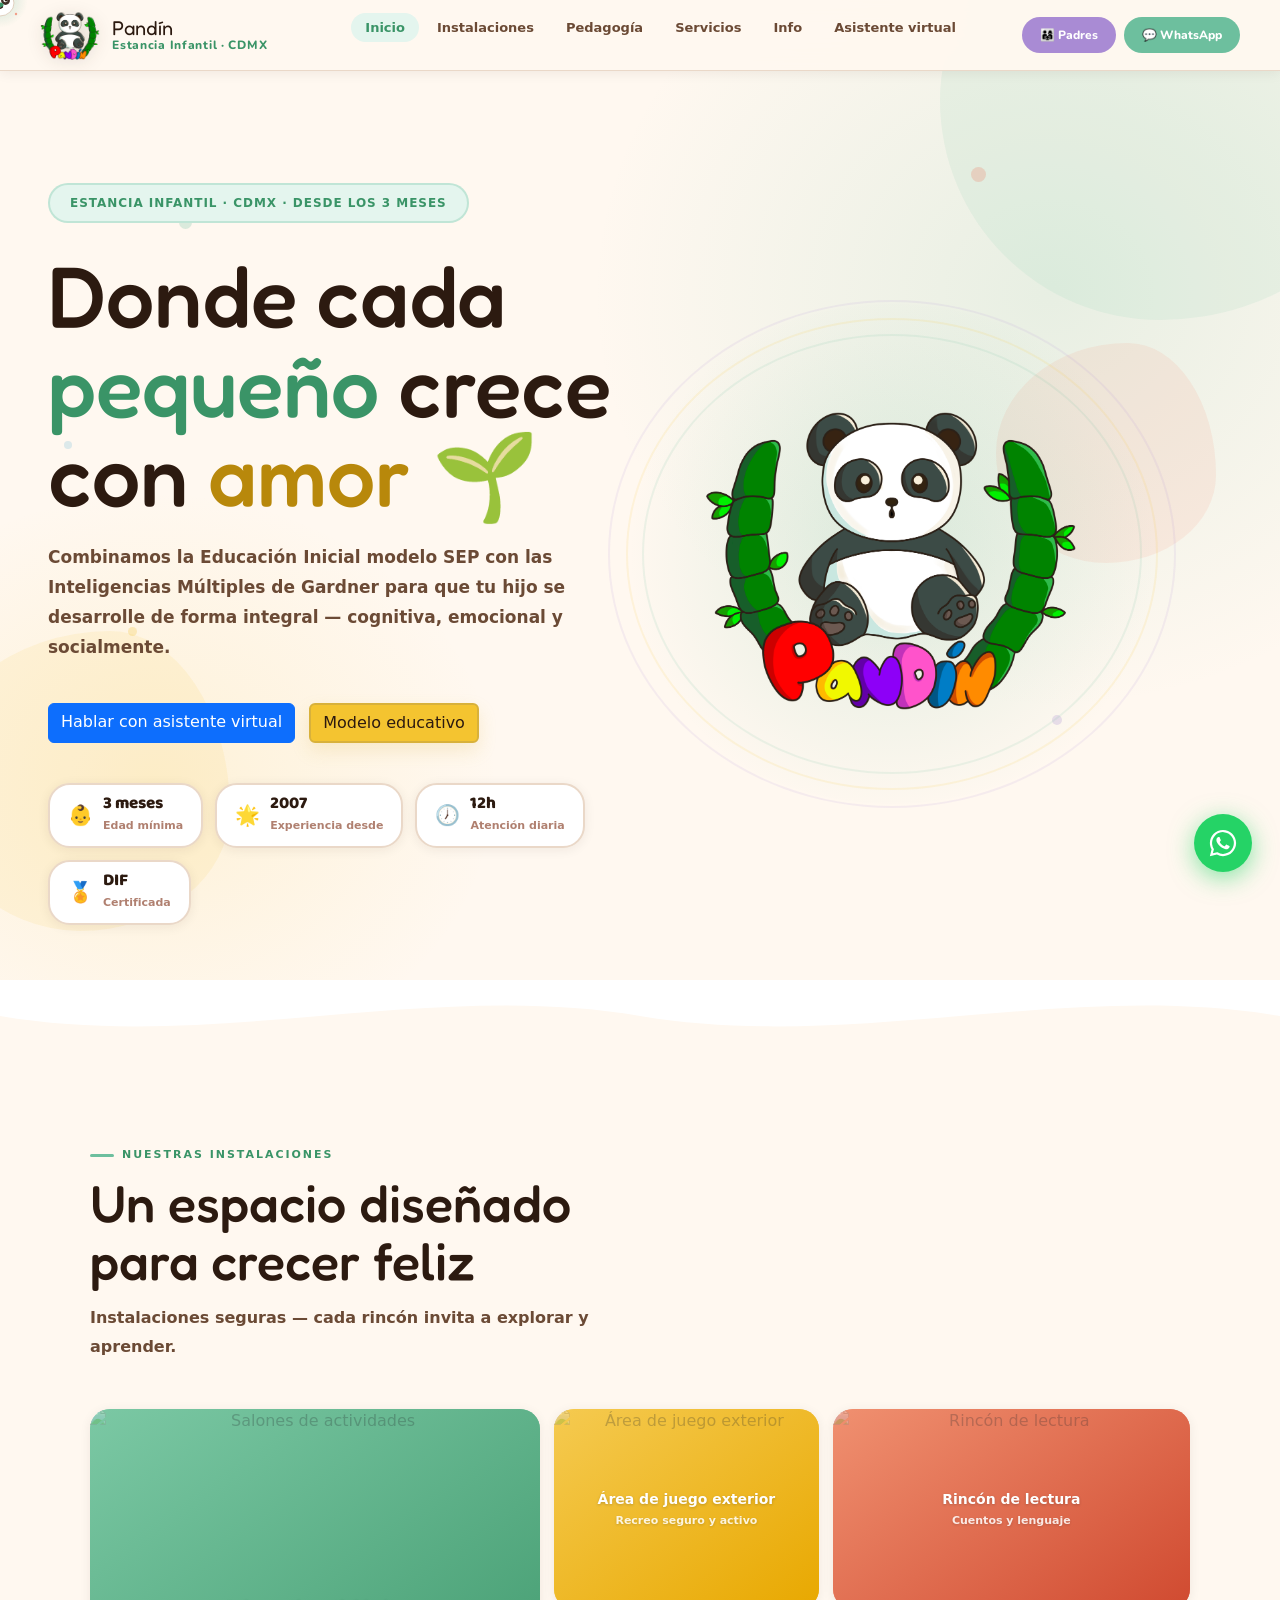
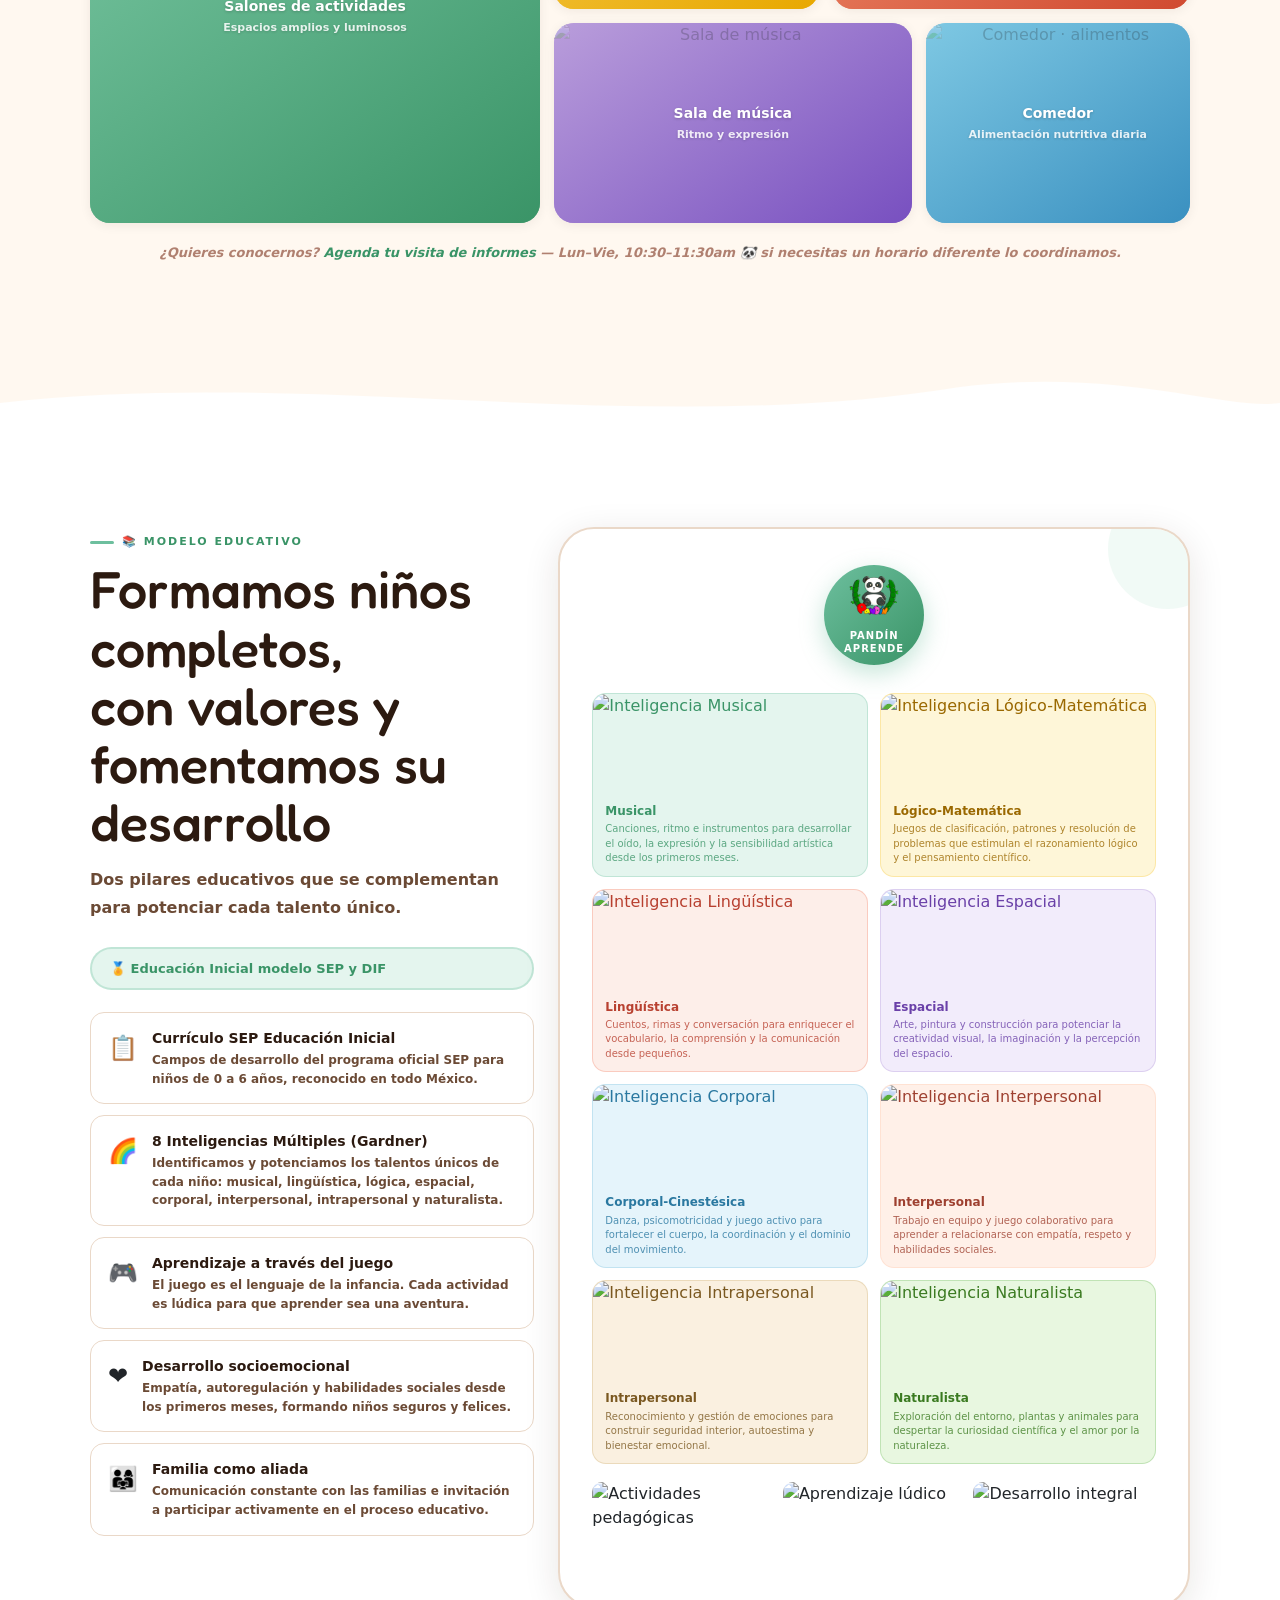
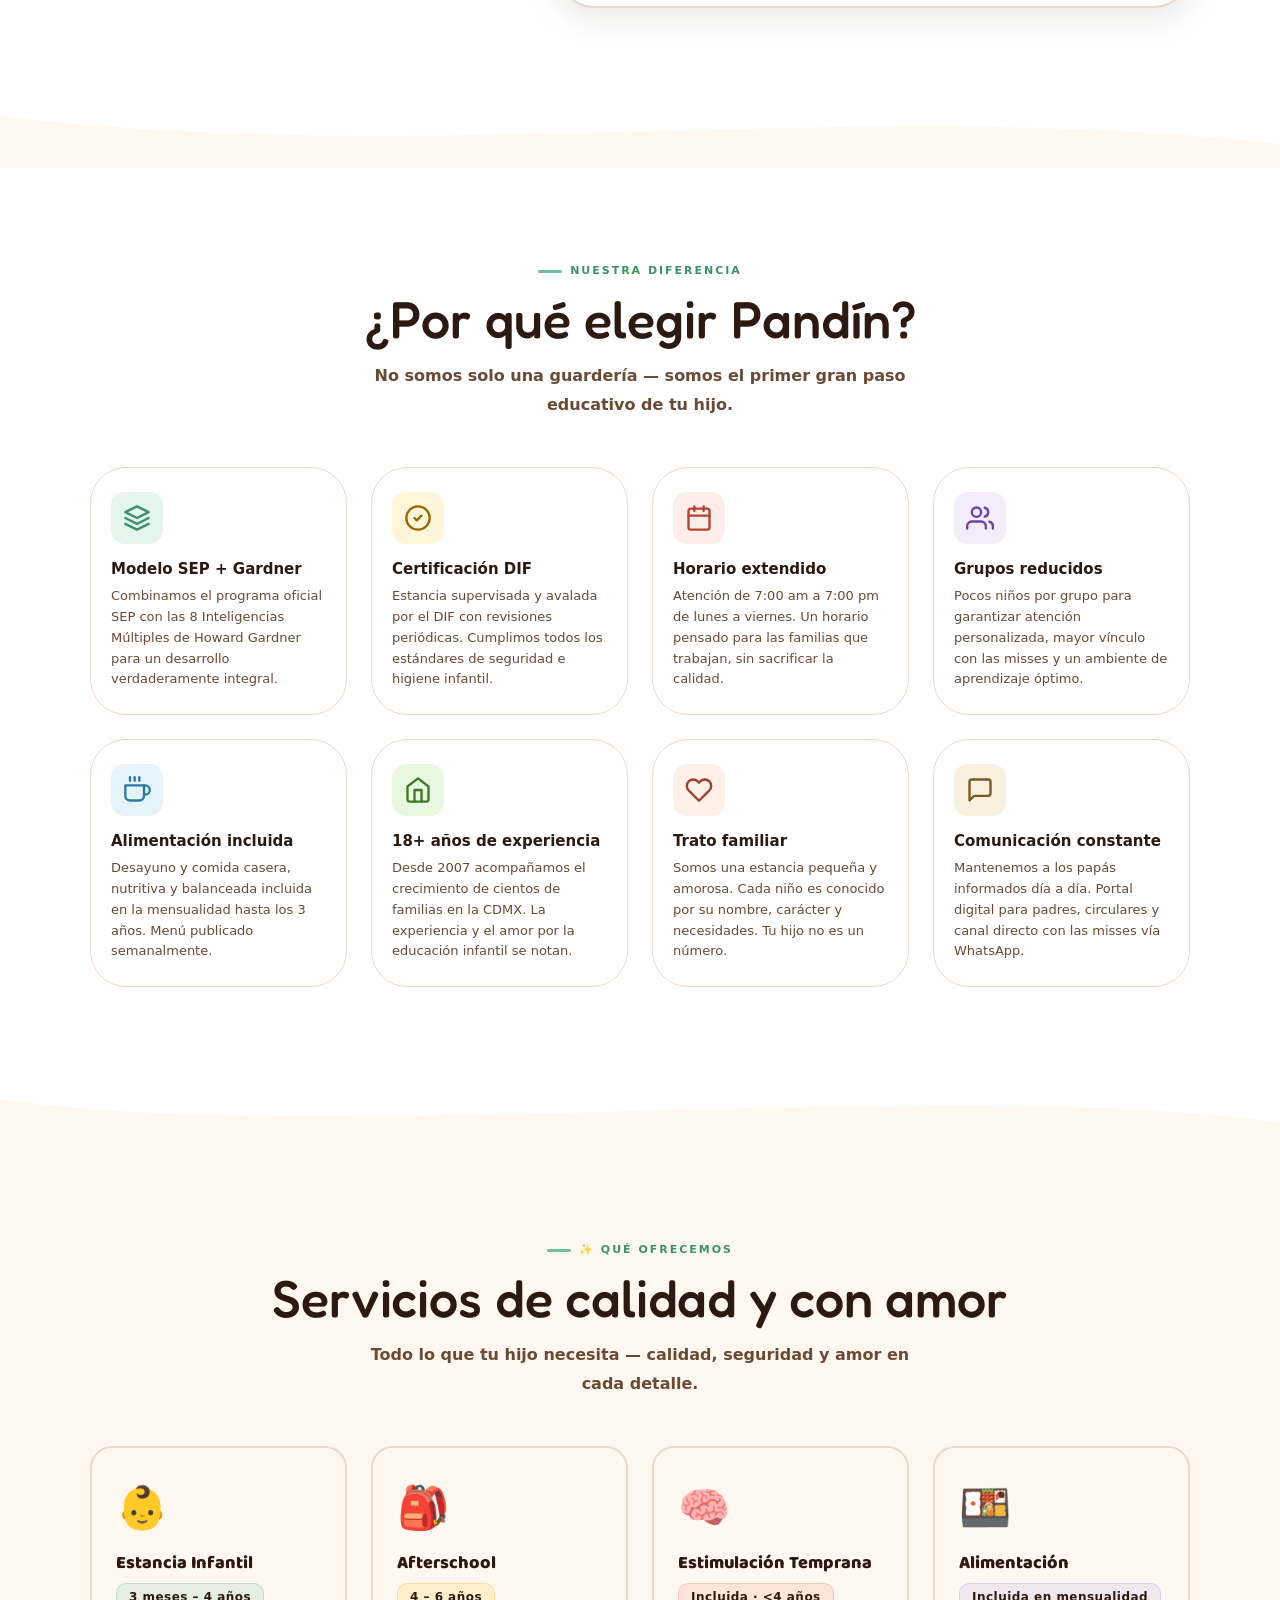
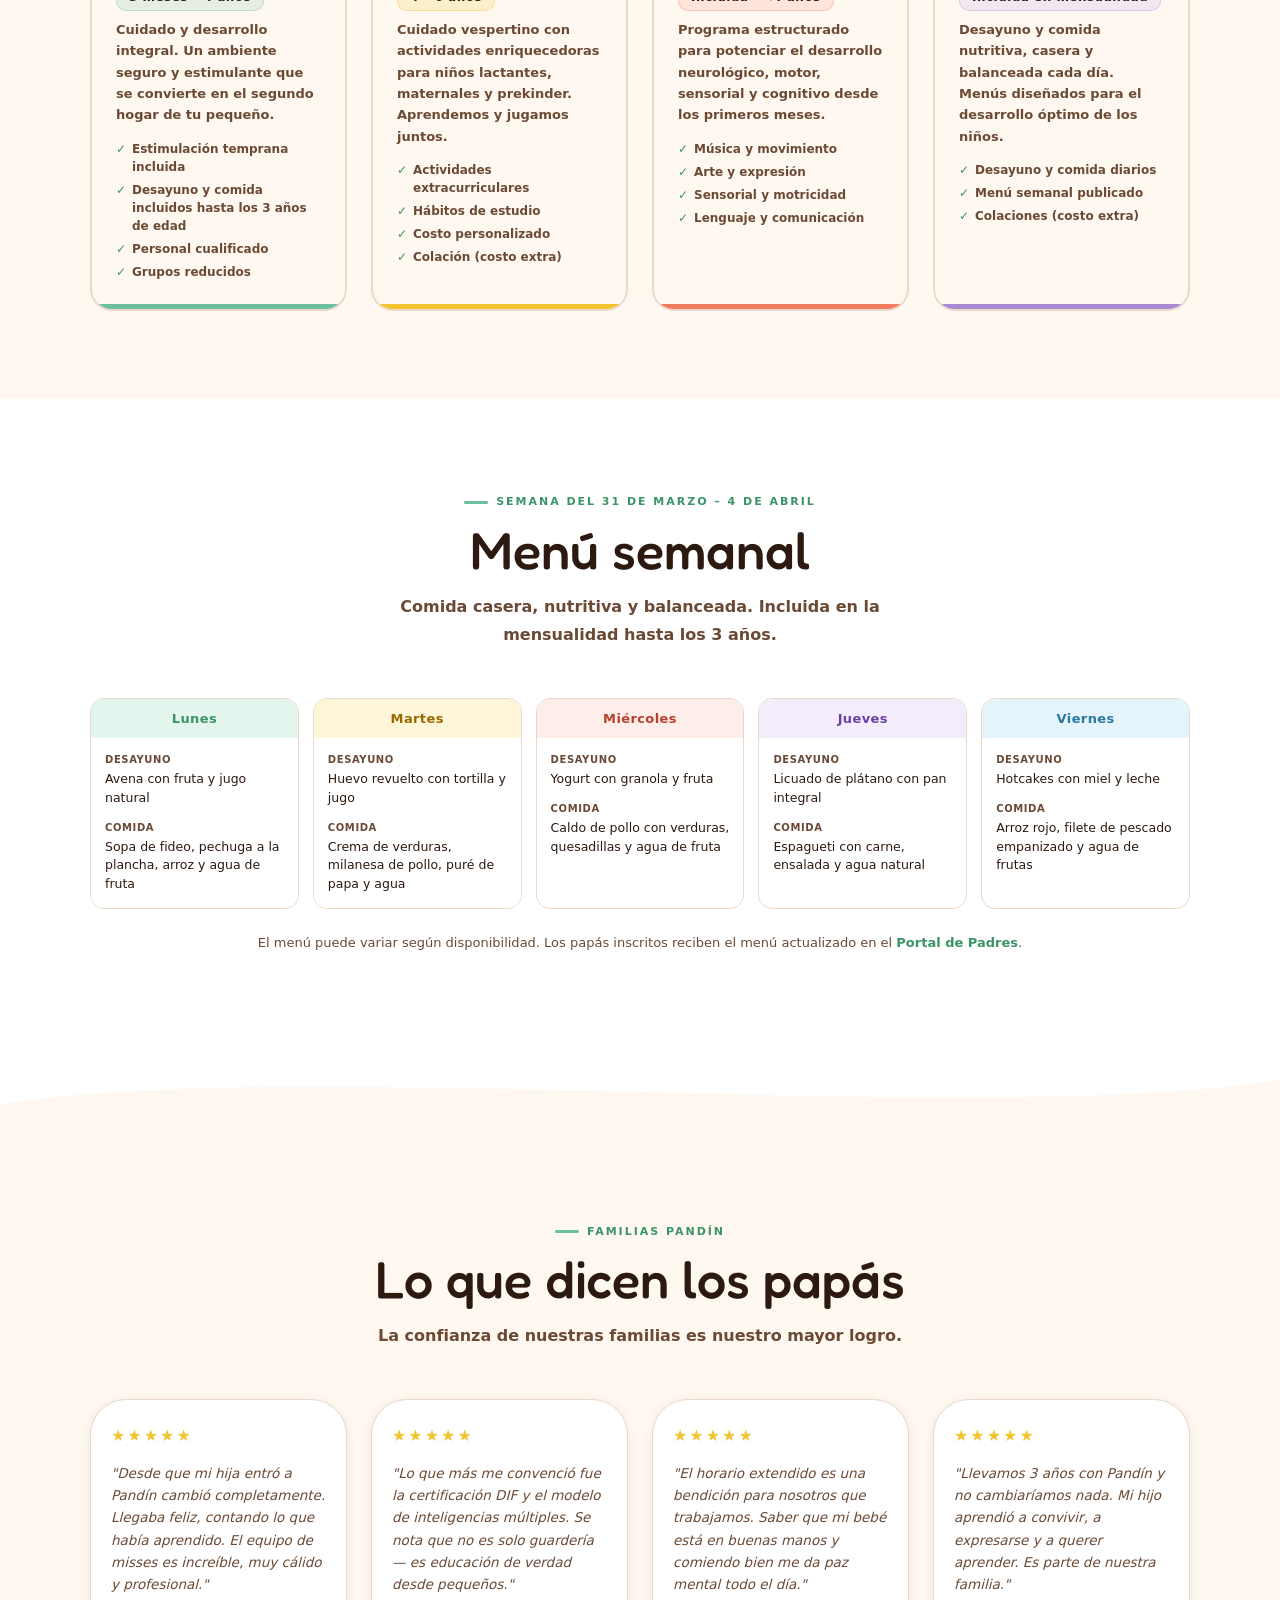
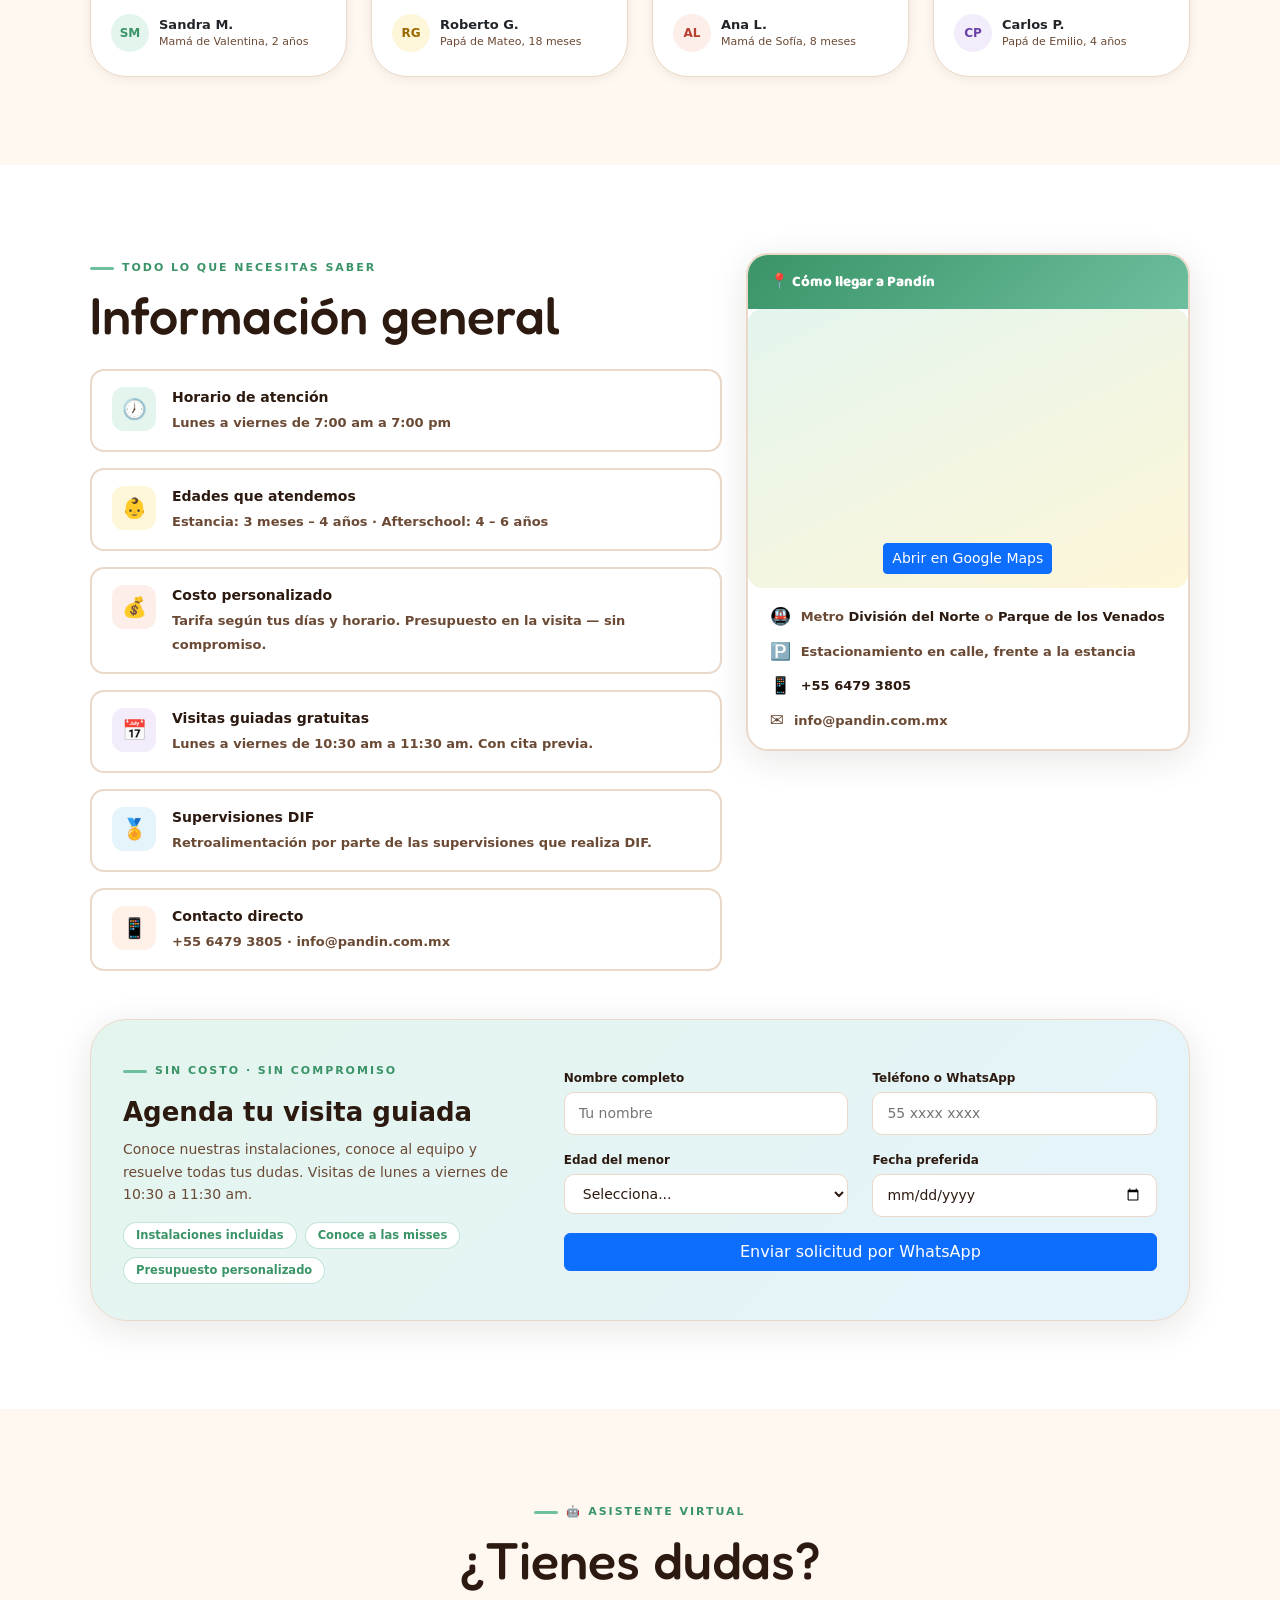
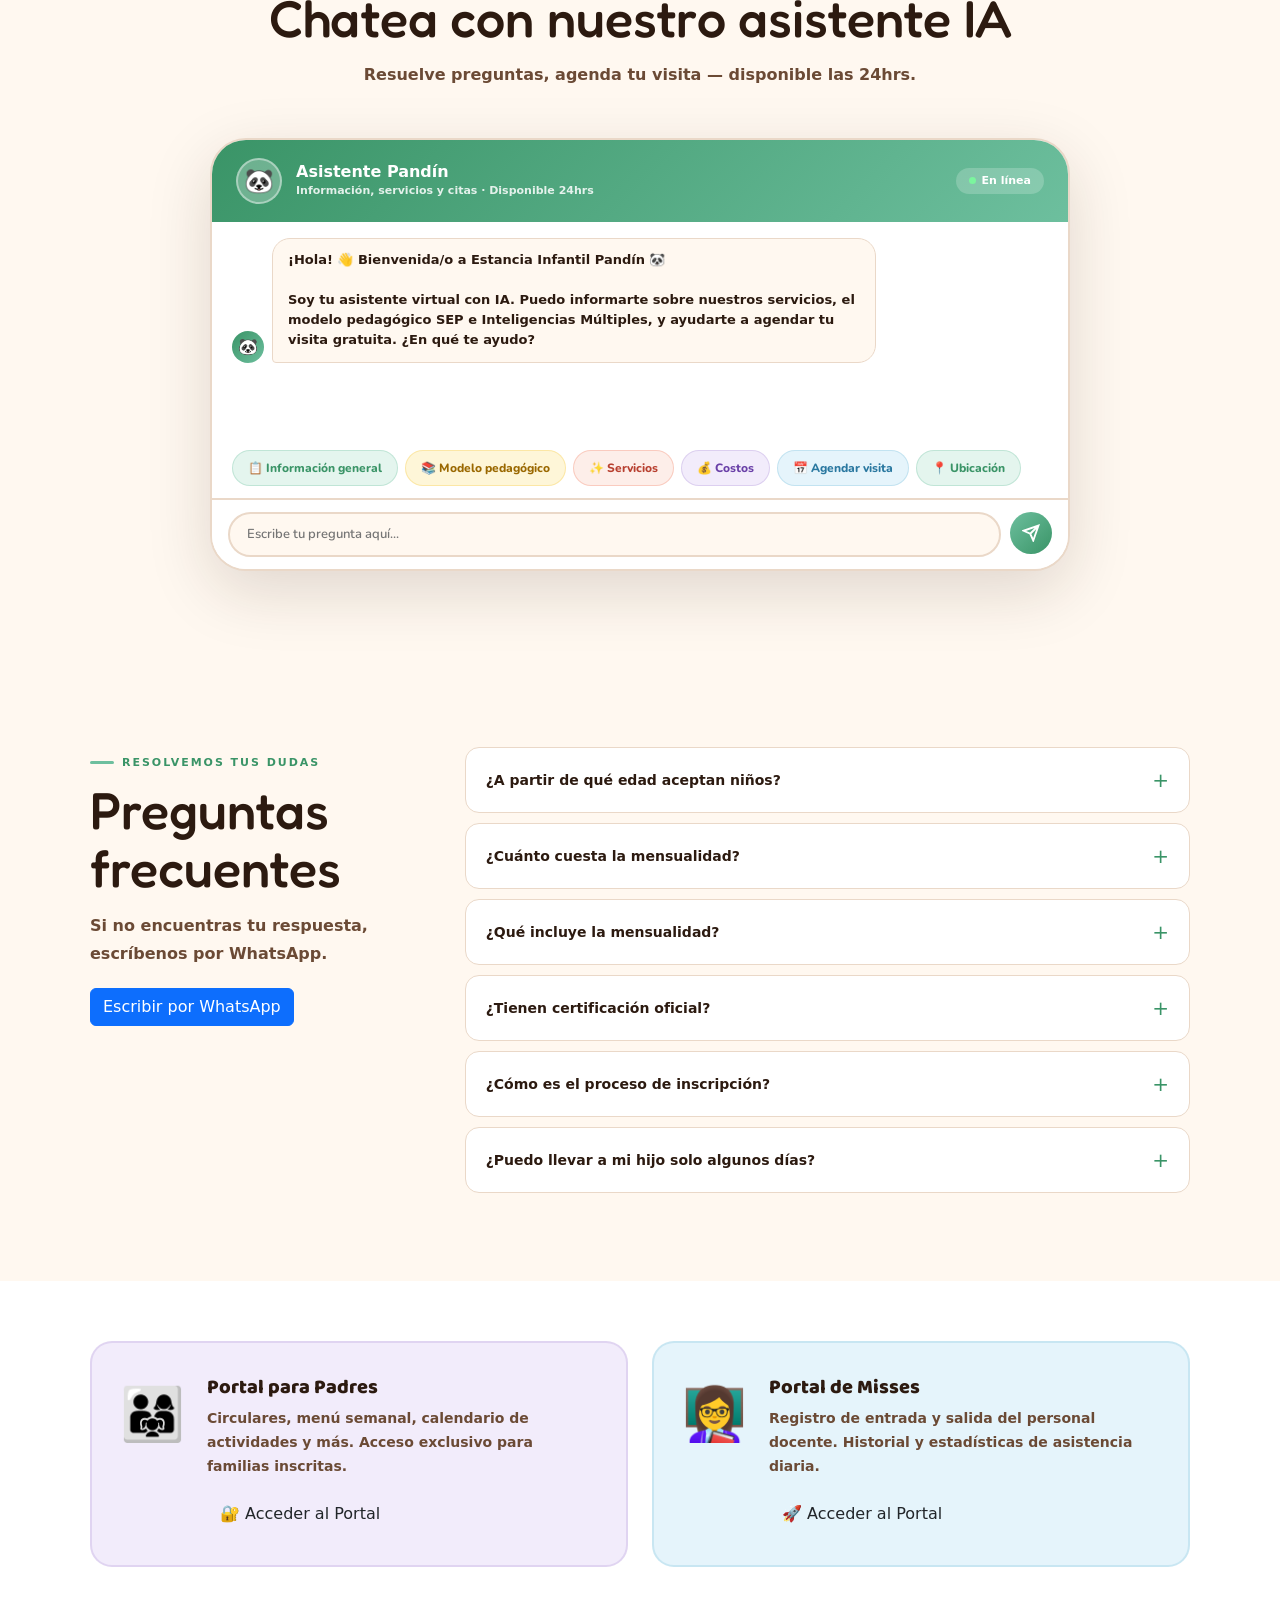
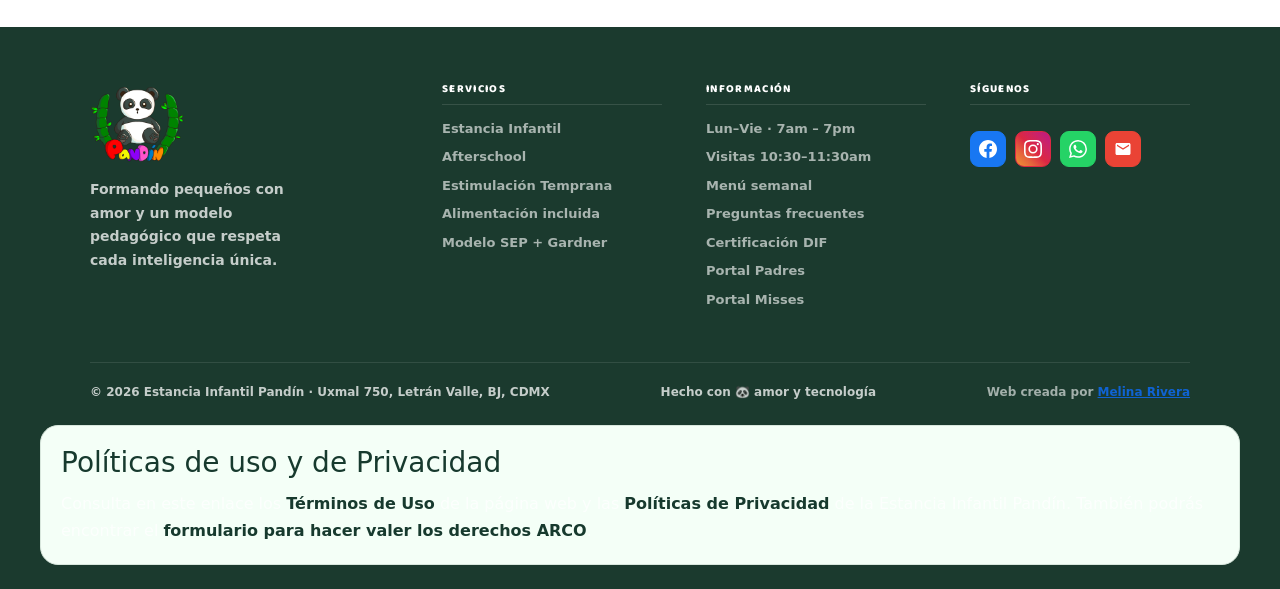
==== commit 4c0d0c82: "feat: css index" ====
--- a/index.html
+++ b/index.html
@@ -775,6 +775,16 @@
       <a href="https://melinarivera.github.io" target="_blank">Melina Rivera</a>
     </span>
   </div>
+  <div class="legal-pandin">
+  <h3>Políticas de uso y de Privacidad</h3>
+  <p>
+    Consulta en este enlace los
+    <a href="./pages/privacidad.html">Términos de Uso</a> de la página web y las
+    <a href="./pages/privacidad.html">Políticas de Privacidad</a> de la Estancia Infantil Pandín.
+    También podrás encontrar el
+    <a href="./pages/arco.html">formulario para hacer valer los derechos ARCO</a>.
+  </p>
+</div>
 </footer>
 <a class="wa-float" href="https://wa.me/525564793805?text=Hola%20Pandín%20🐼%20Me%20gustaría%20obtener%20información%20sobre%20la%20estancia" target="_blank" aria-label="Contactar por WhatsApp">
   <svg viewBox="0 0 32 32" width="30" height="30" fill="white" xmlns="http://www.w3.org/2000/svg">
--- a/assets/css/index.css
+++ b/assets/css/index.css
@@ -644,3 +644,30 @@
 }
 .pq-card h4 { font-size: 15px; font-weight: 800; color: var(--text); margin-bottom: 8px; }
 .pq-card p { font-size: 13px; color: var(--text-m); line-height: 1.6; margin: 0; }
+.legal-pandin{
+  margin-top: 24px;
+  padding: 20px;
+  border-radius: 18px;
+  background: #f4fff7;
+  border: 1px solid #d8e7dd;
+}
+
+.legal-pandin h3{
+  margin: 0 0 10px;
+  color: #173a2e;
+}
+
+.legal-pandin p{
+  margin: 0;
+  line-height: 1.7;
+}
+
+.legal-pandin a{
+  color: #173a2e;
+  font-weight: 700;
+  text-decoration: none;
+}
+
+.legal-pandin a:hover{
+  text-decoration: underline;
+}
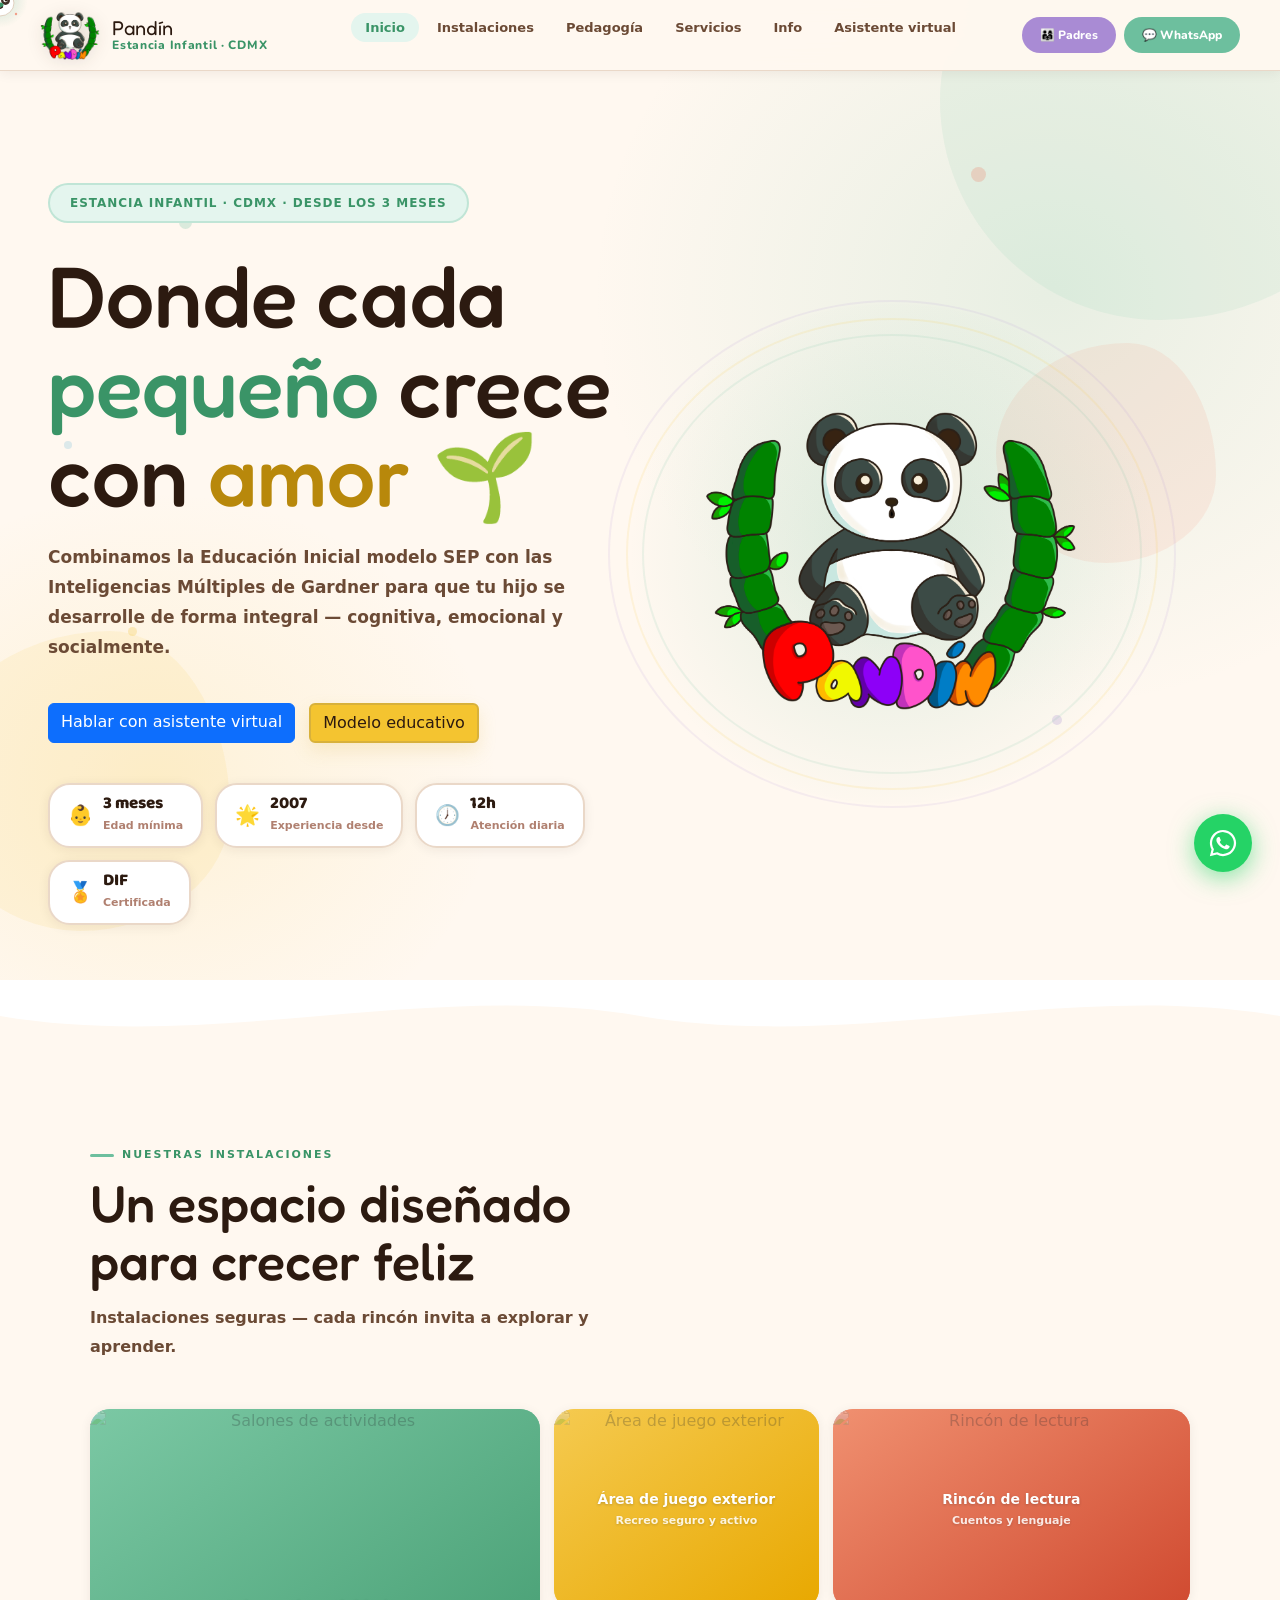
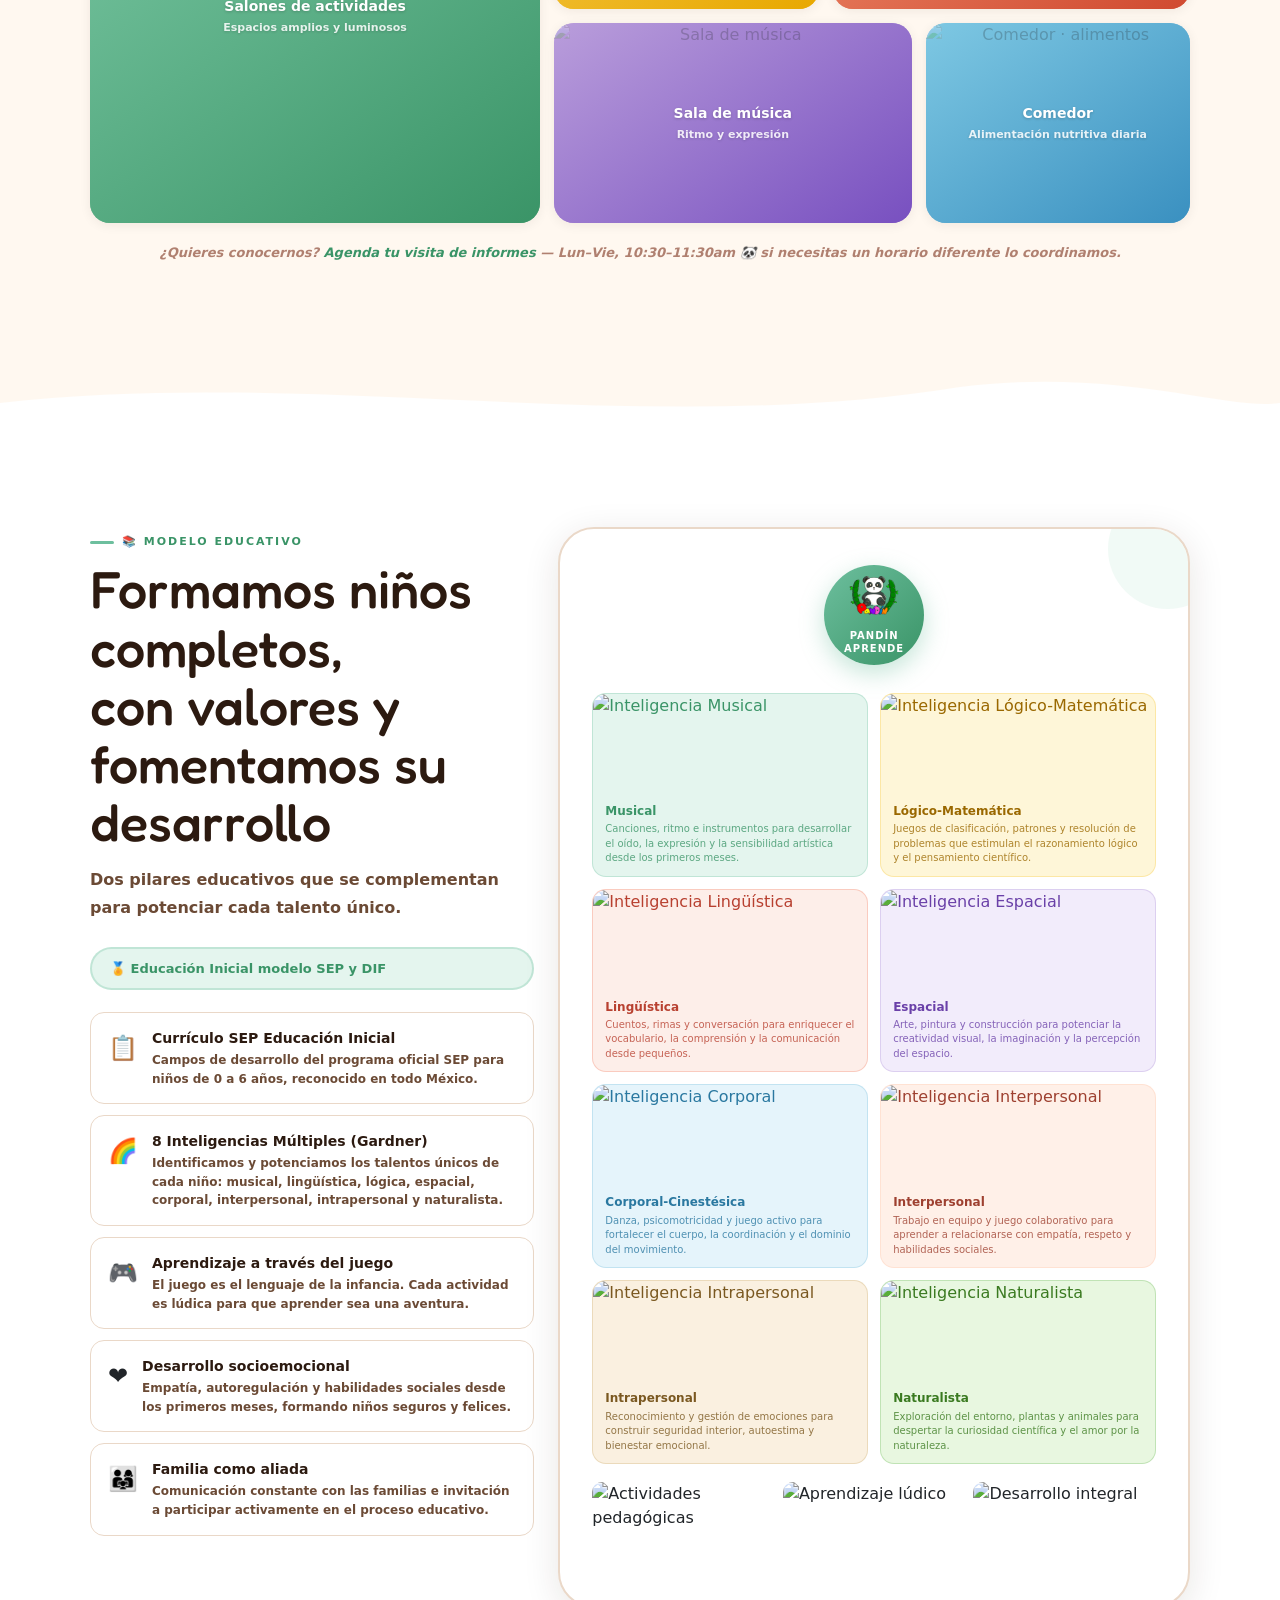
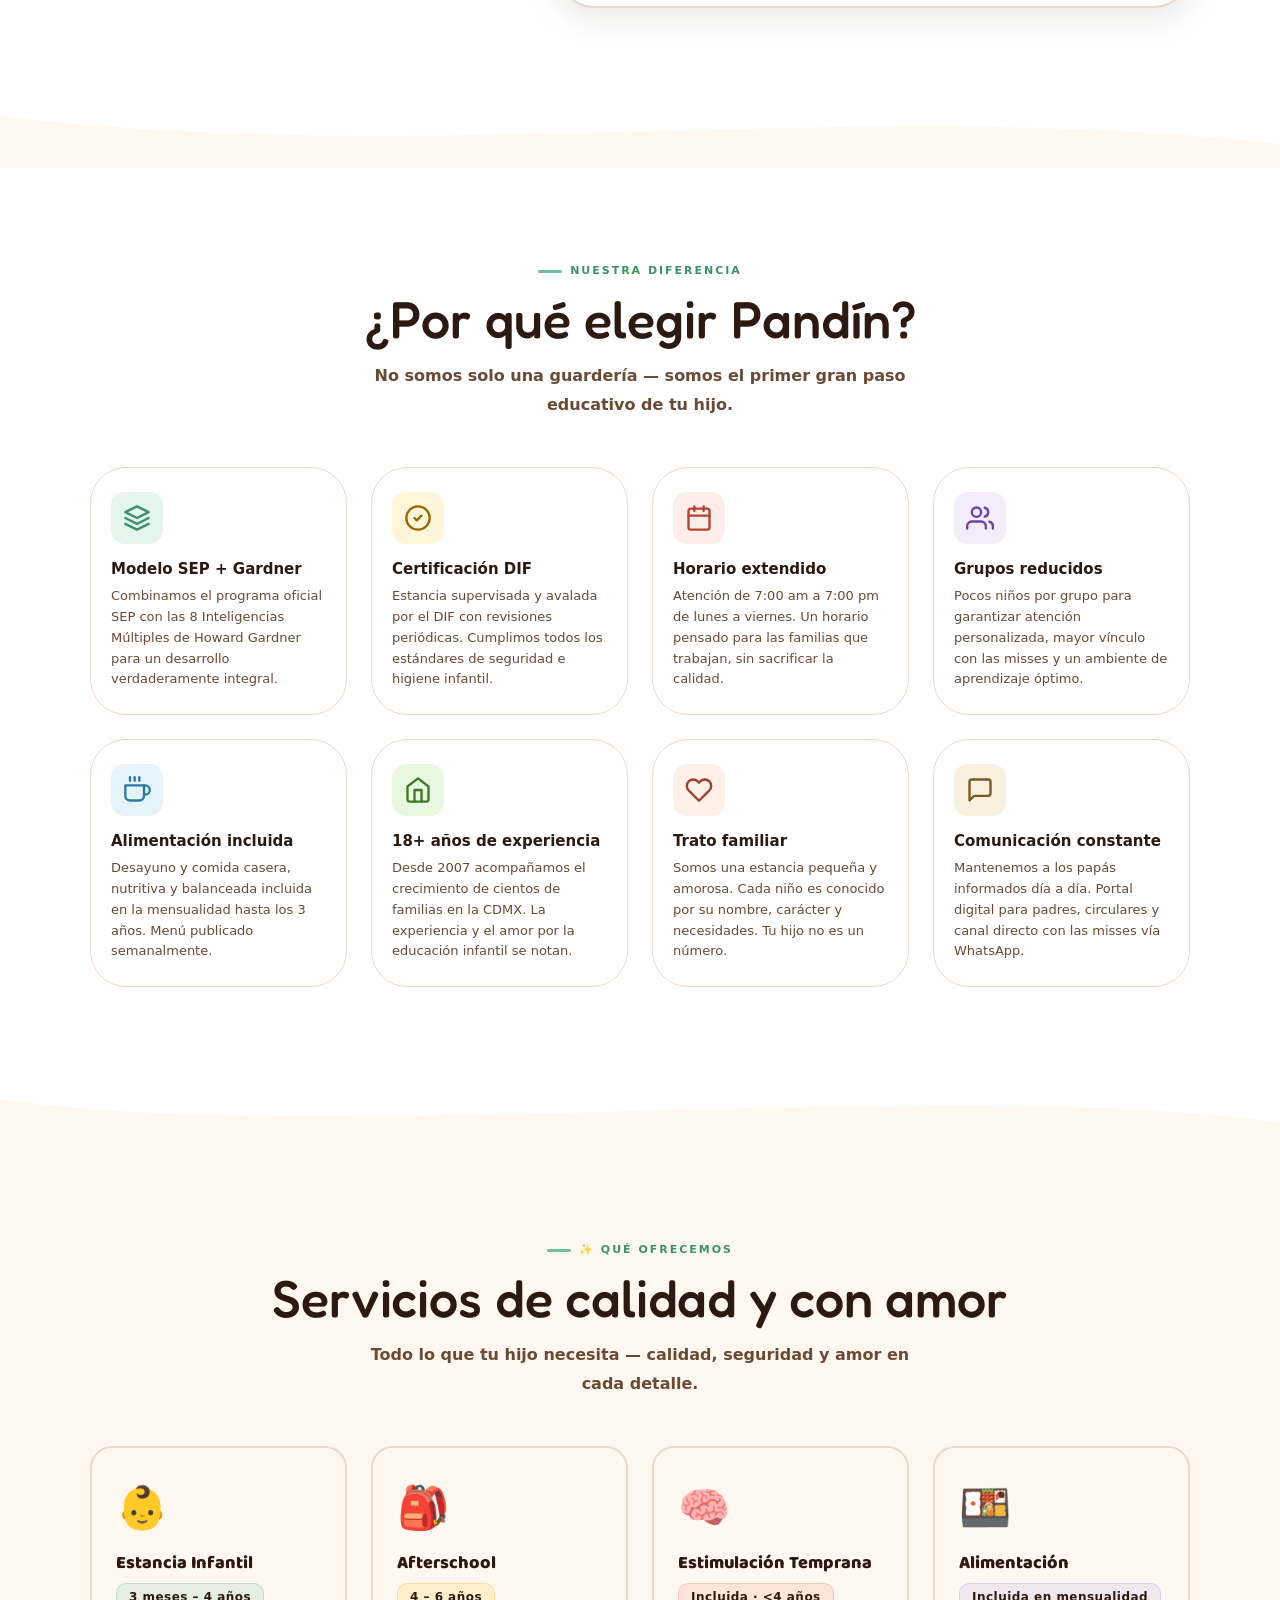
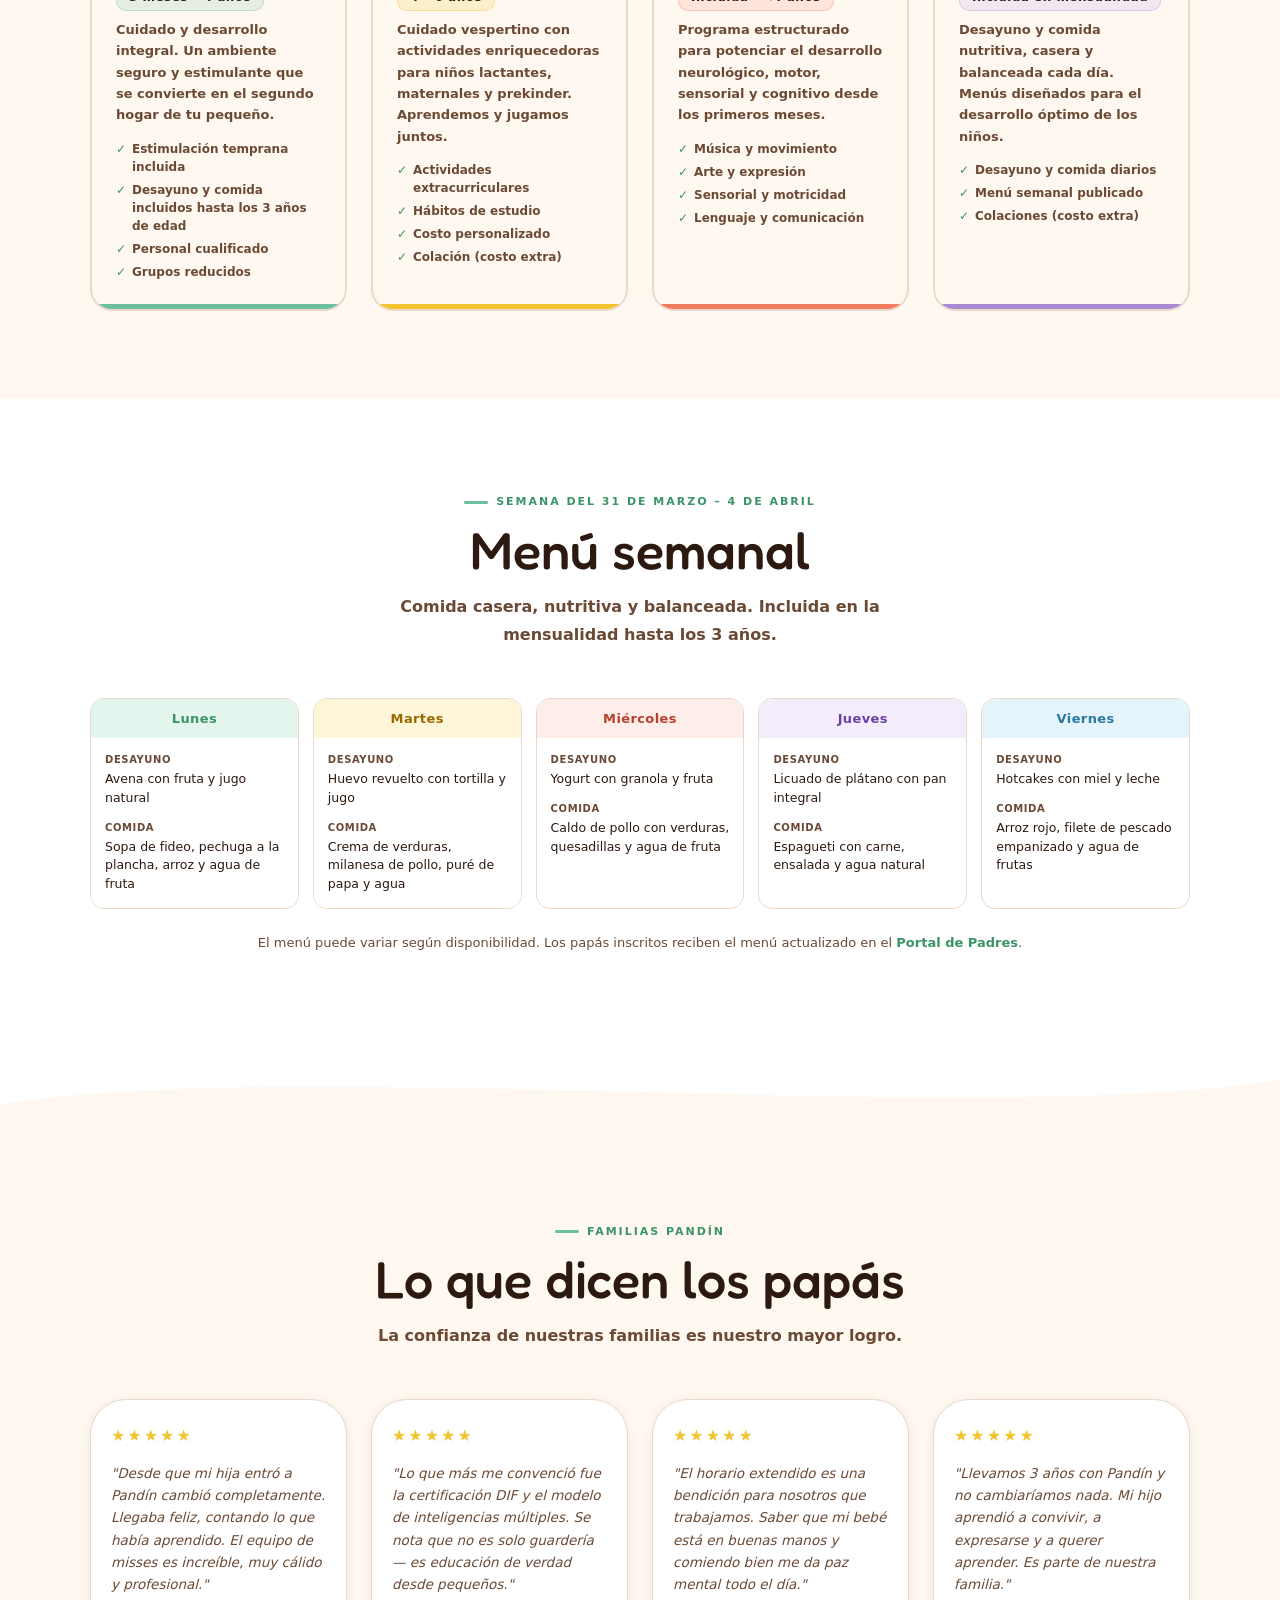
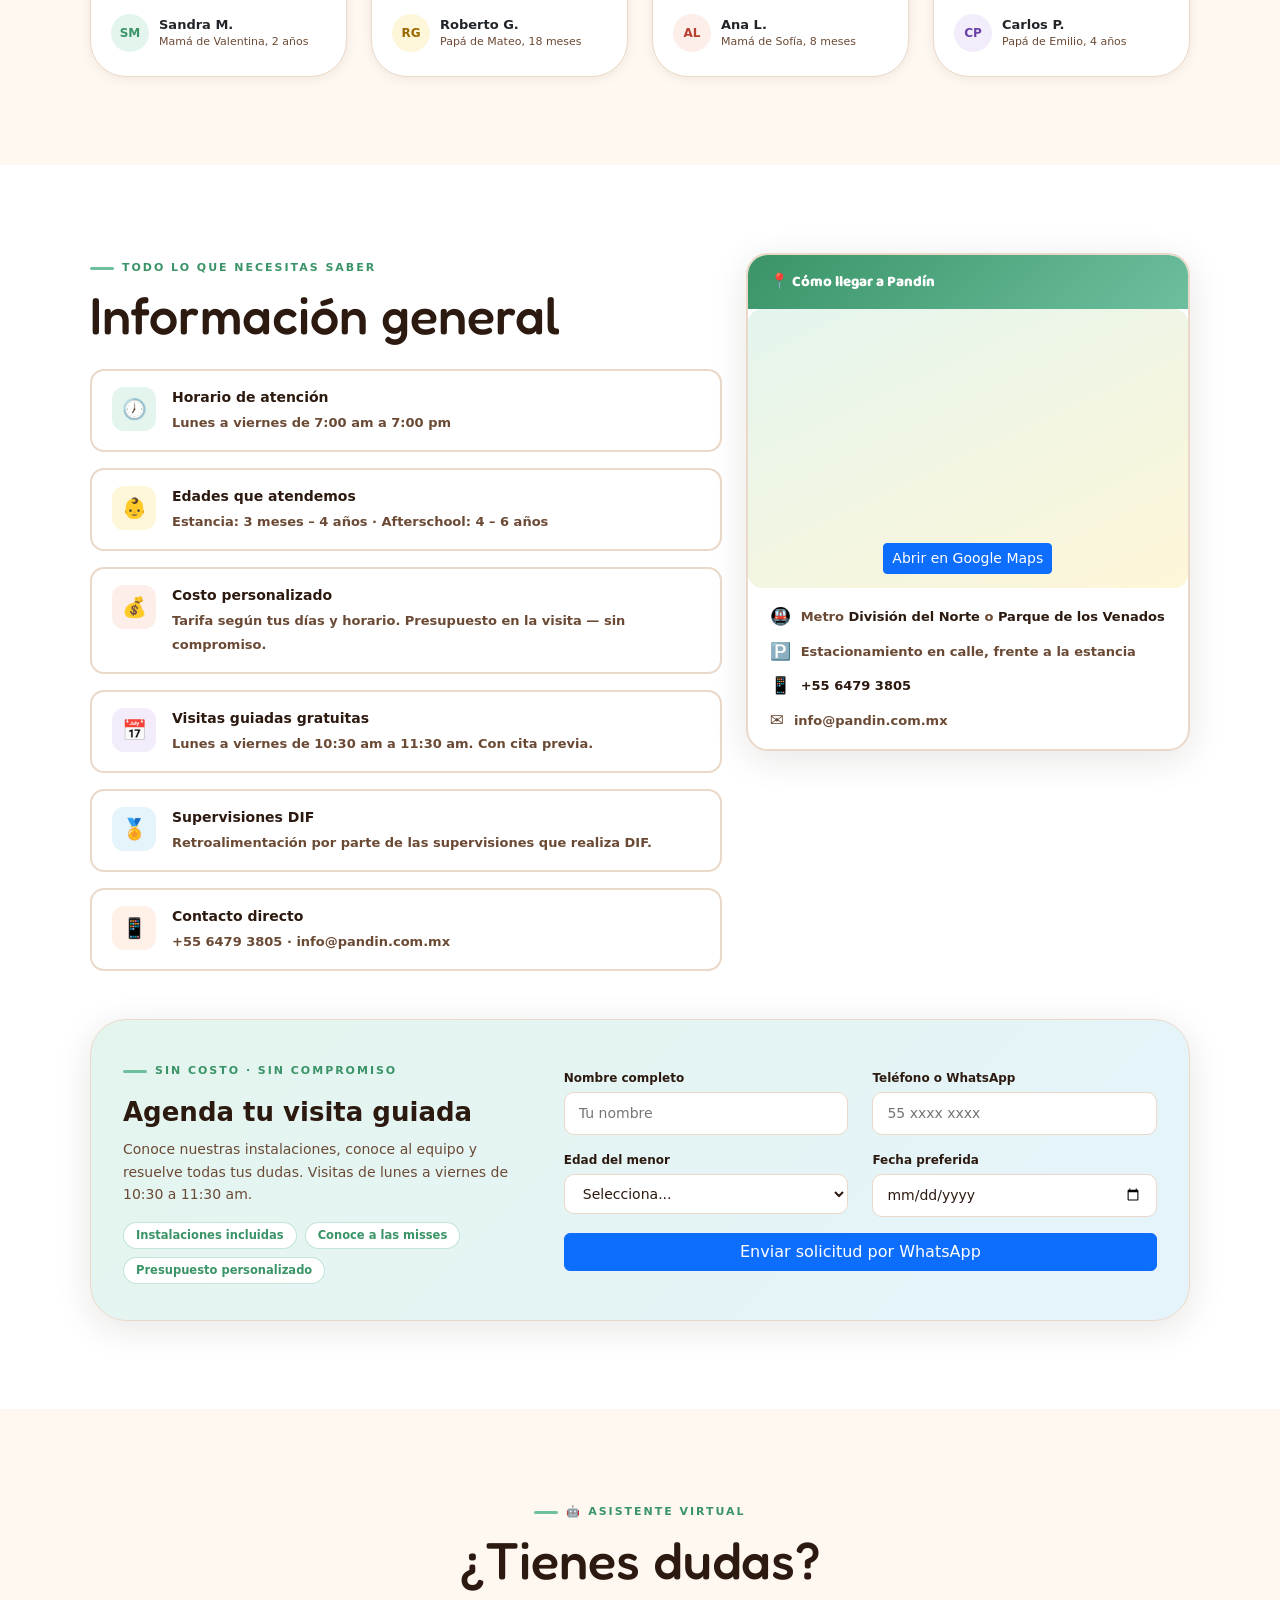
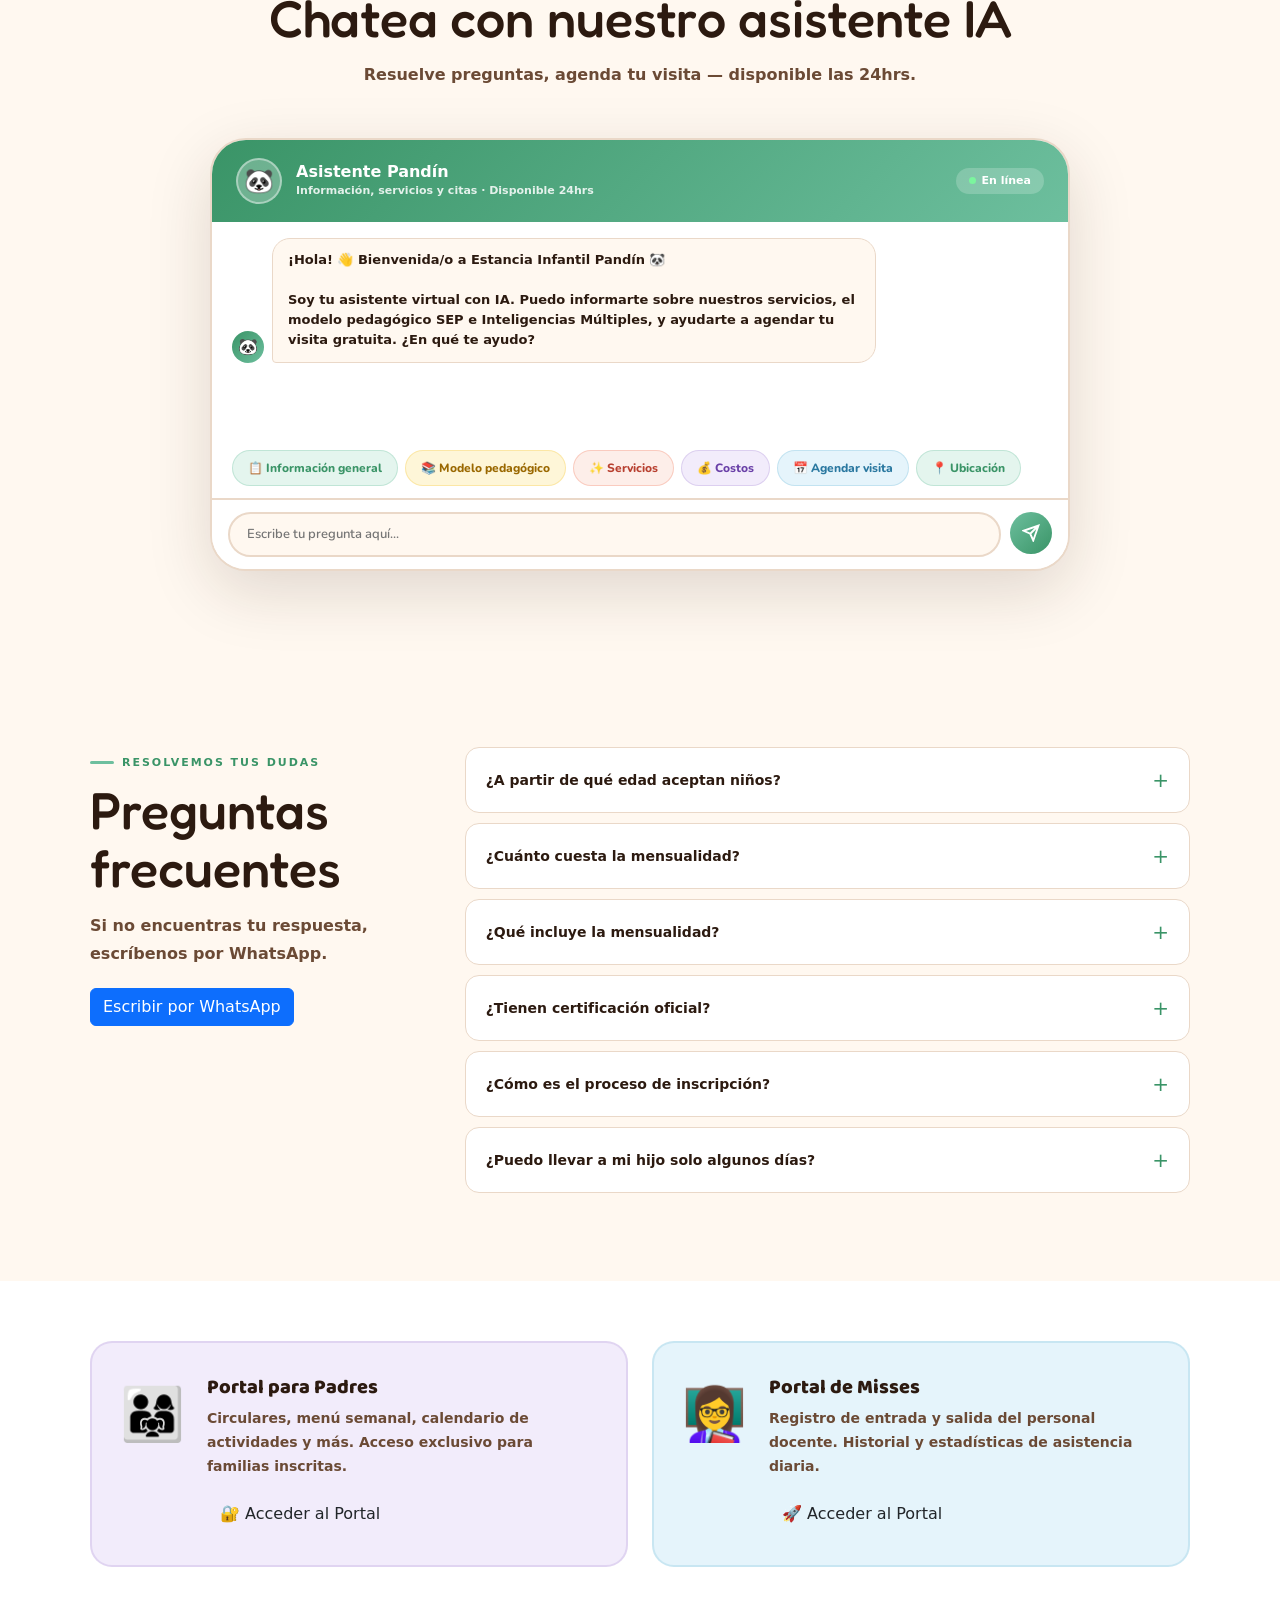
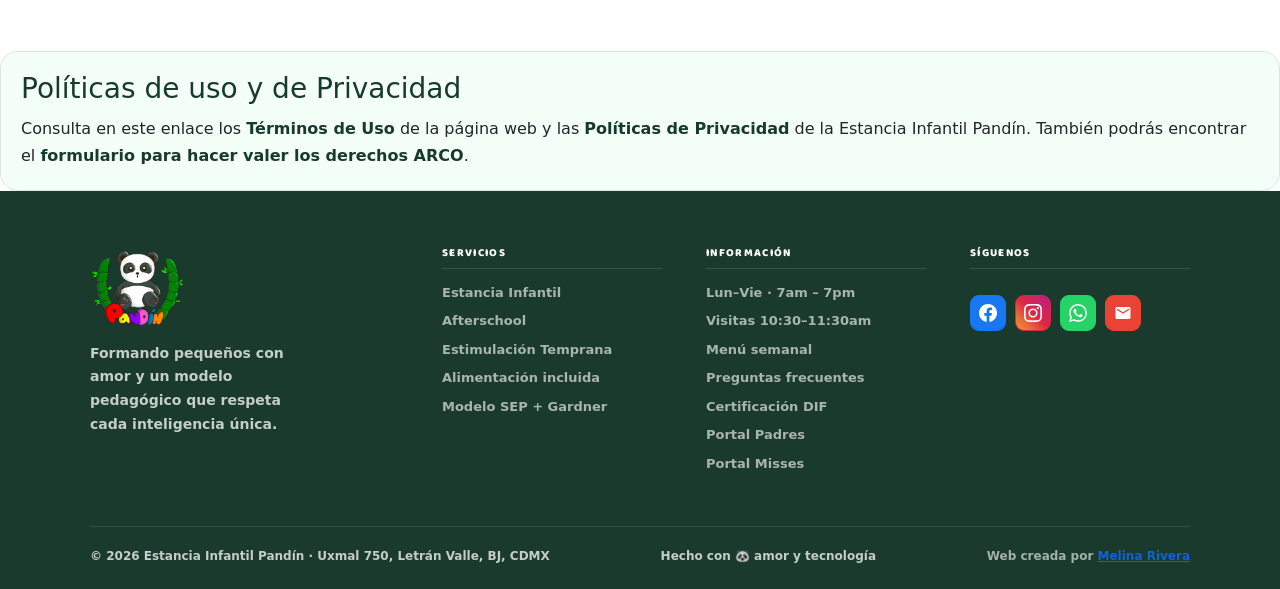
==== commit 4ba272db: "feat: portals css" ====
--- a/index.html
+++ b/index.html
@@ -725,6 +725,16 @@
     </div>
   </div>
 </section>
+   <div class="legal-pandin">
+  <h3>Políticas de uso y de Privacidad</h3>
+  <p>
+    Consulta en este enlace los
+    <a href="./pages/privacidad.html">Términos de Uso</a> de la página web y las
+    <a href="./pages/privacidad.html">Políticas de Privacidad</a> de la Estancia Infantil Pandín.
+    También podrás encontrar el
+    <a href="./pages/arco.html">formulario para hacer valer los derechos ARCO</a>.
+  </p>
+</div>
 
 <!-- ── FOOTER ─────────────────────────────── -->
 <footer class="pfooter">
@@ -775,16 +785,7 @@
       <a href="https://melinarivera.github.io" target="_blank">Melina Rivera</a>
     </span>
   </div>
-  <div class="legal-pandin">
-  <h3>Políticas de uso y de Privacidad</h3>
-  <p>
-    Consulta en este enlace los
-    <a href="./pages/privacidad.html">Términos de Uso</a> de la página web y las
-    <a href="./pages/privacidad.html">Políticas de Privacidad</a> de la Estancia Infantil Pandín.
-    También podrás encontrar el
-    <a href="./pages/arco.html">formulario para hacer valer los derechos ARCO</a>.
-  </p>
-</div>
+ 
 </footer>
 <a class="wa-float" href="https://wa.me/525564793805?text=Hola%20Pandín%20🐼%20Me%20gustaría%20obtener%20información%20sobre%20la%20estancia" target="_blank" aria-label="Contactar por WhatsApp">
   <svg viewBox="0 0 32 32" width="30" height="30" fill="white" xmlns="http://www.w3.org/2000/svg">
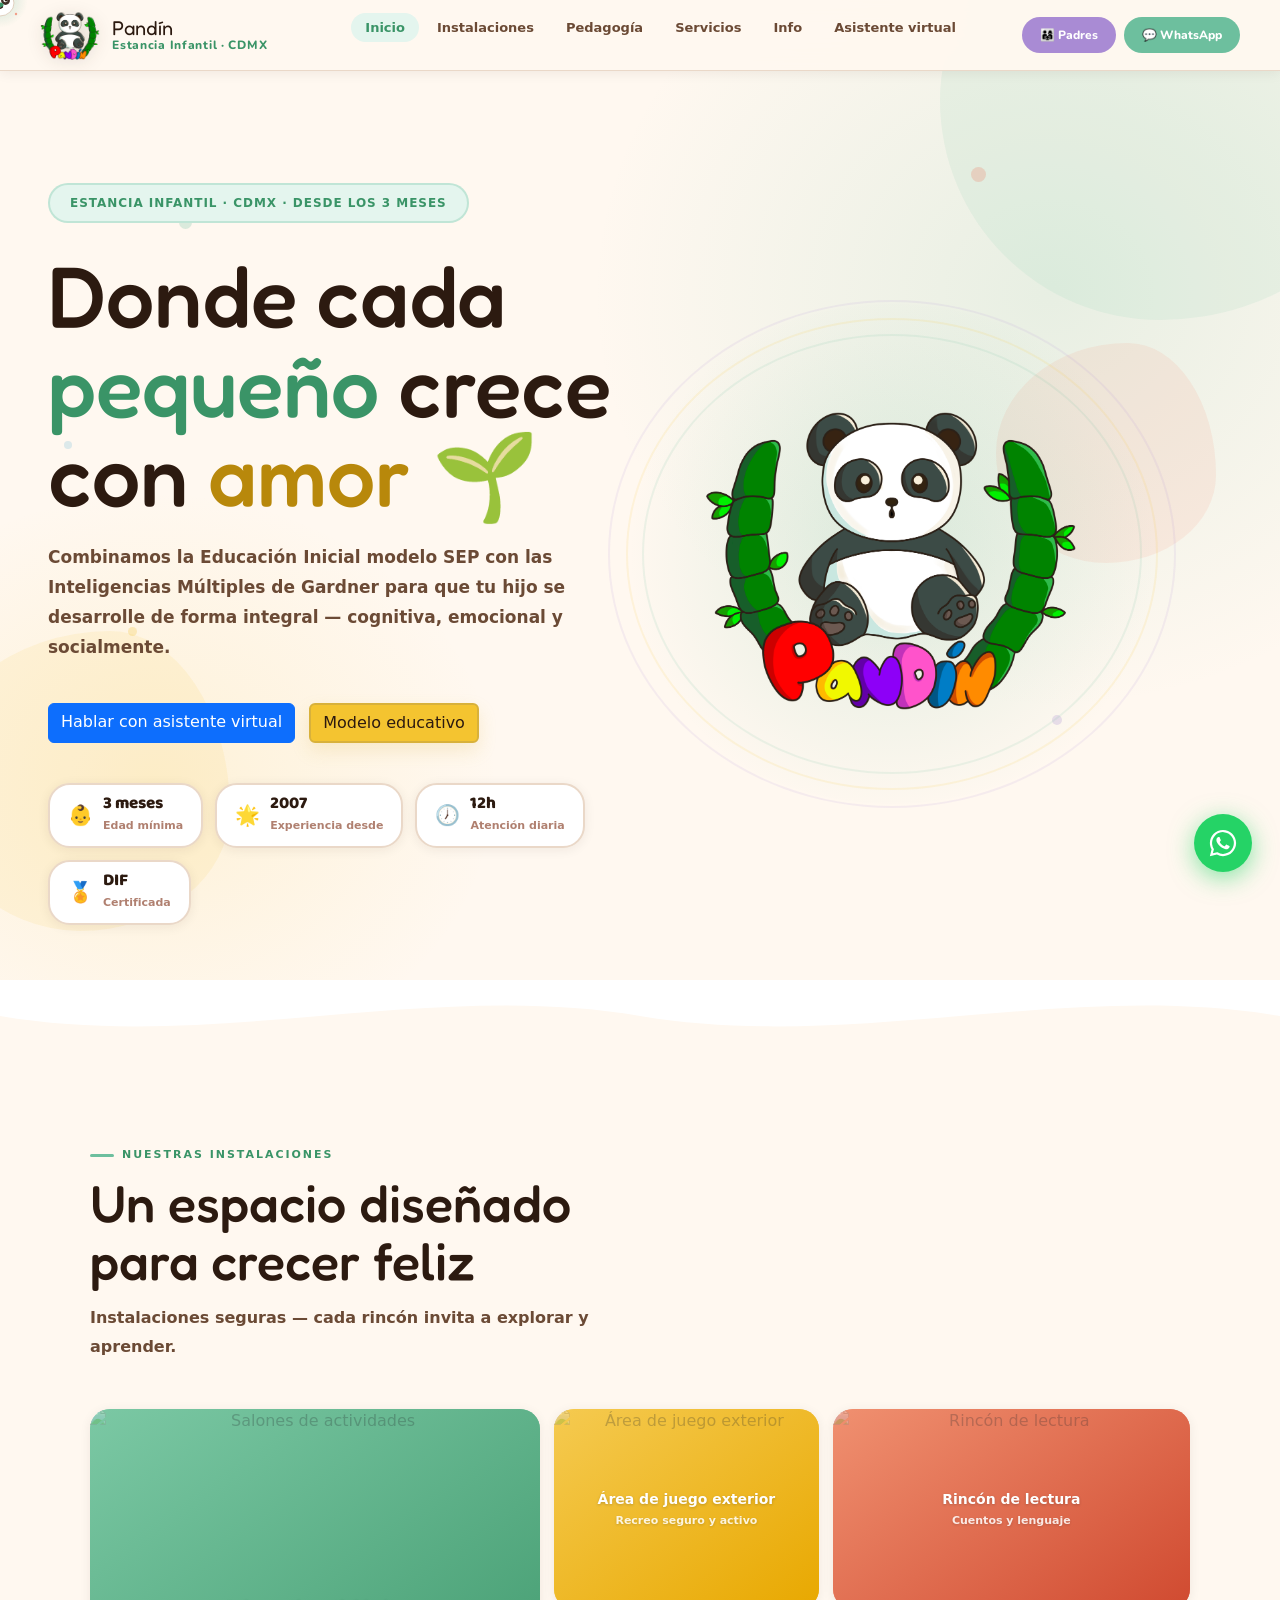
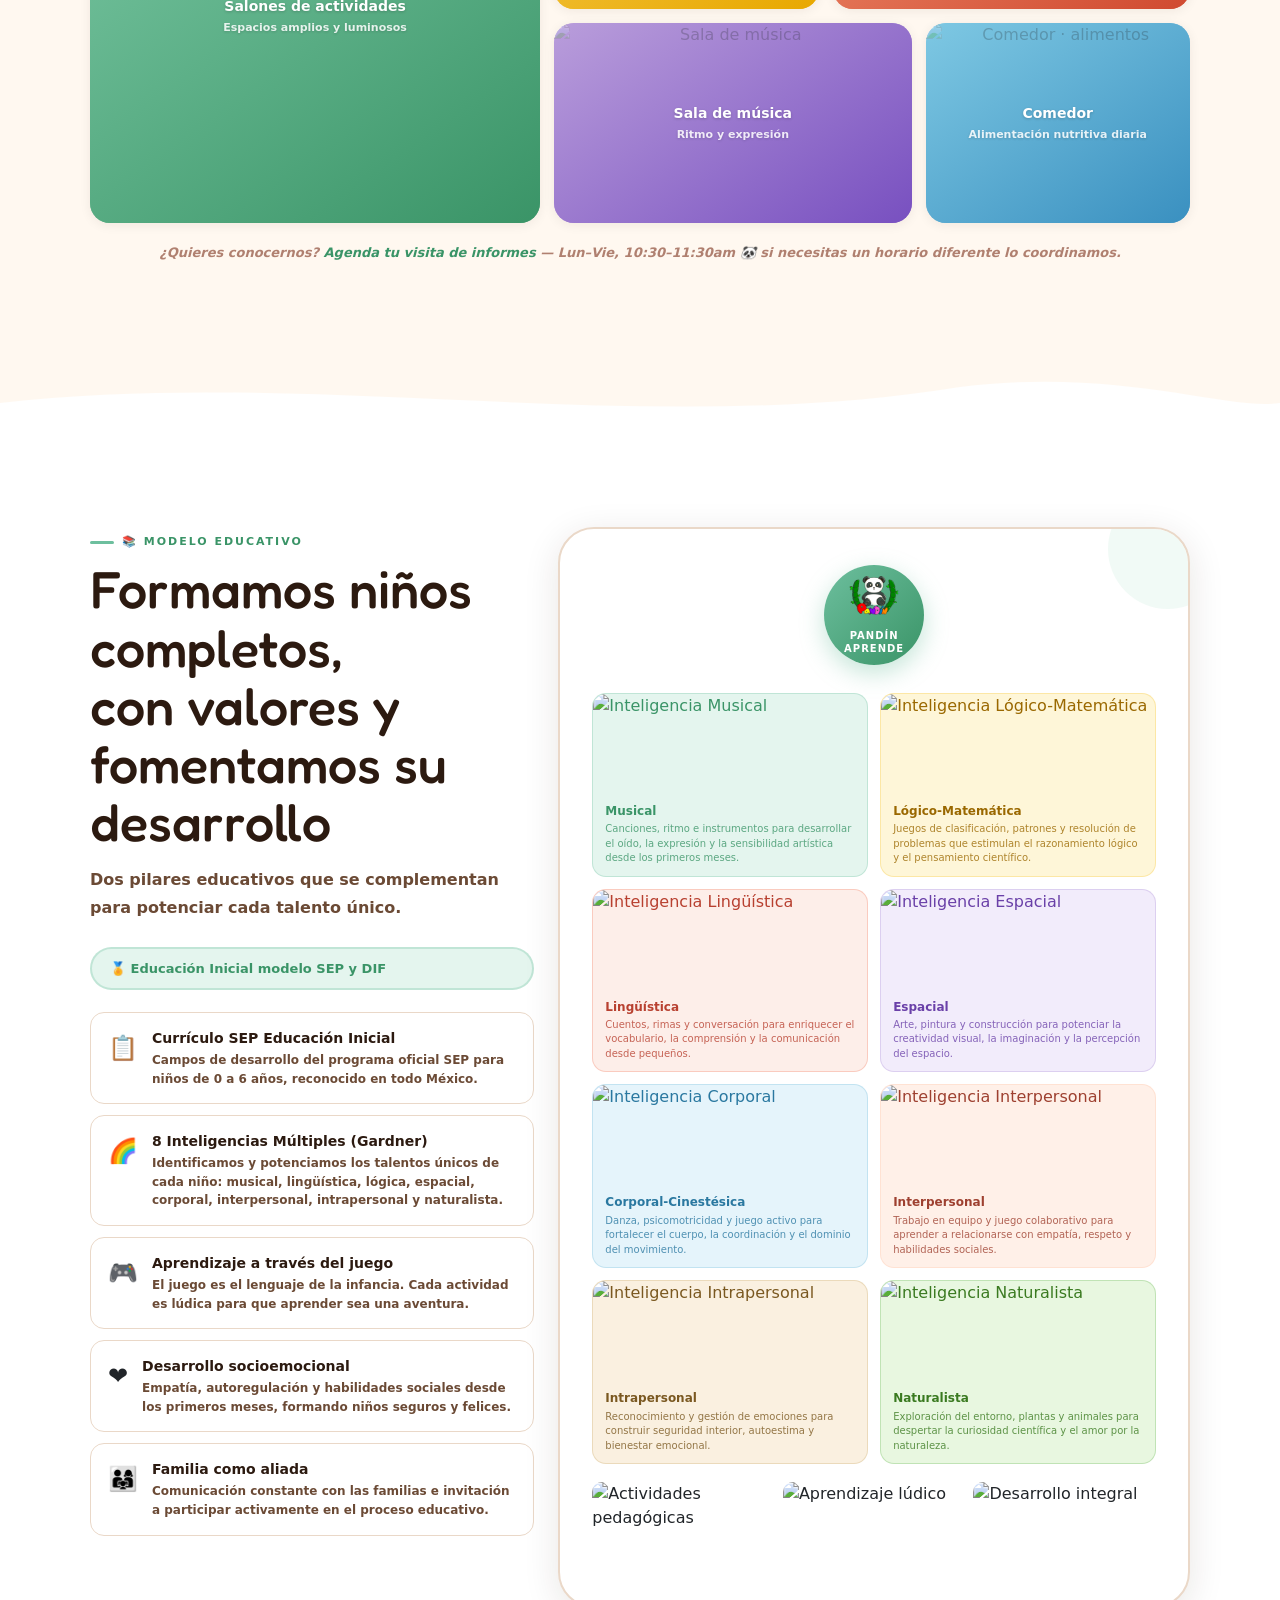
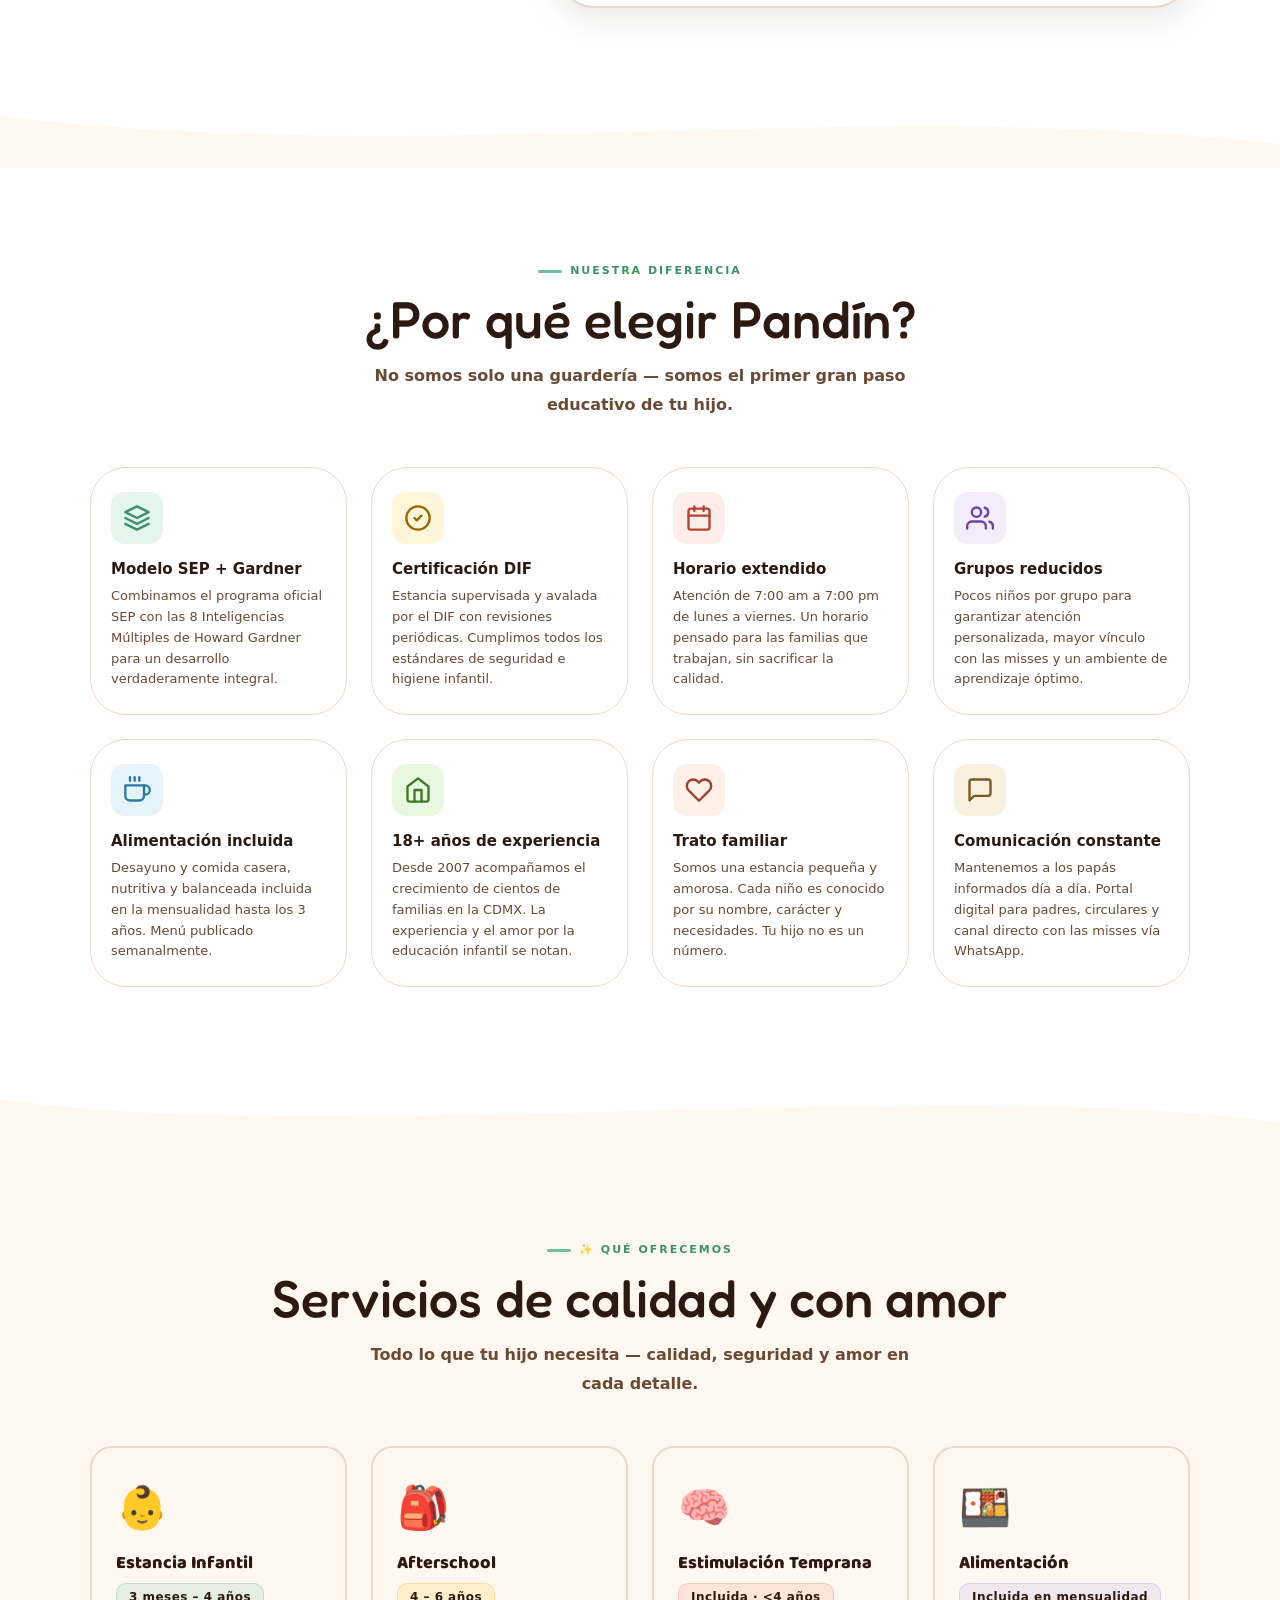
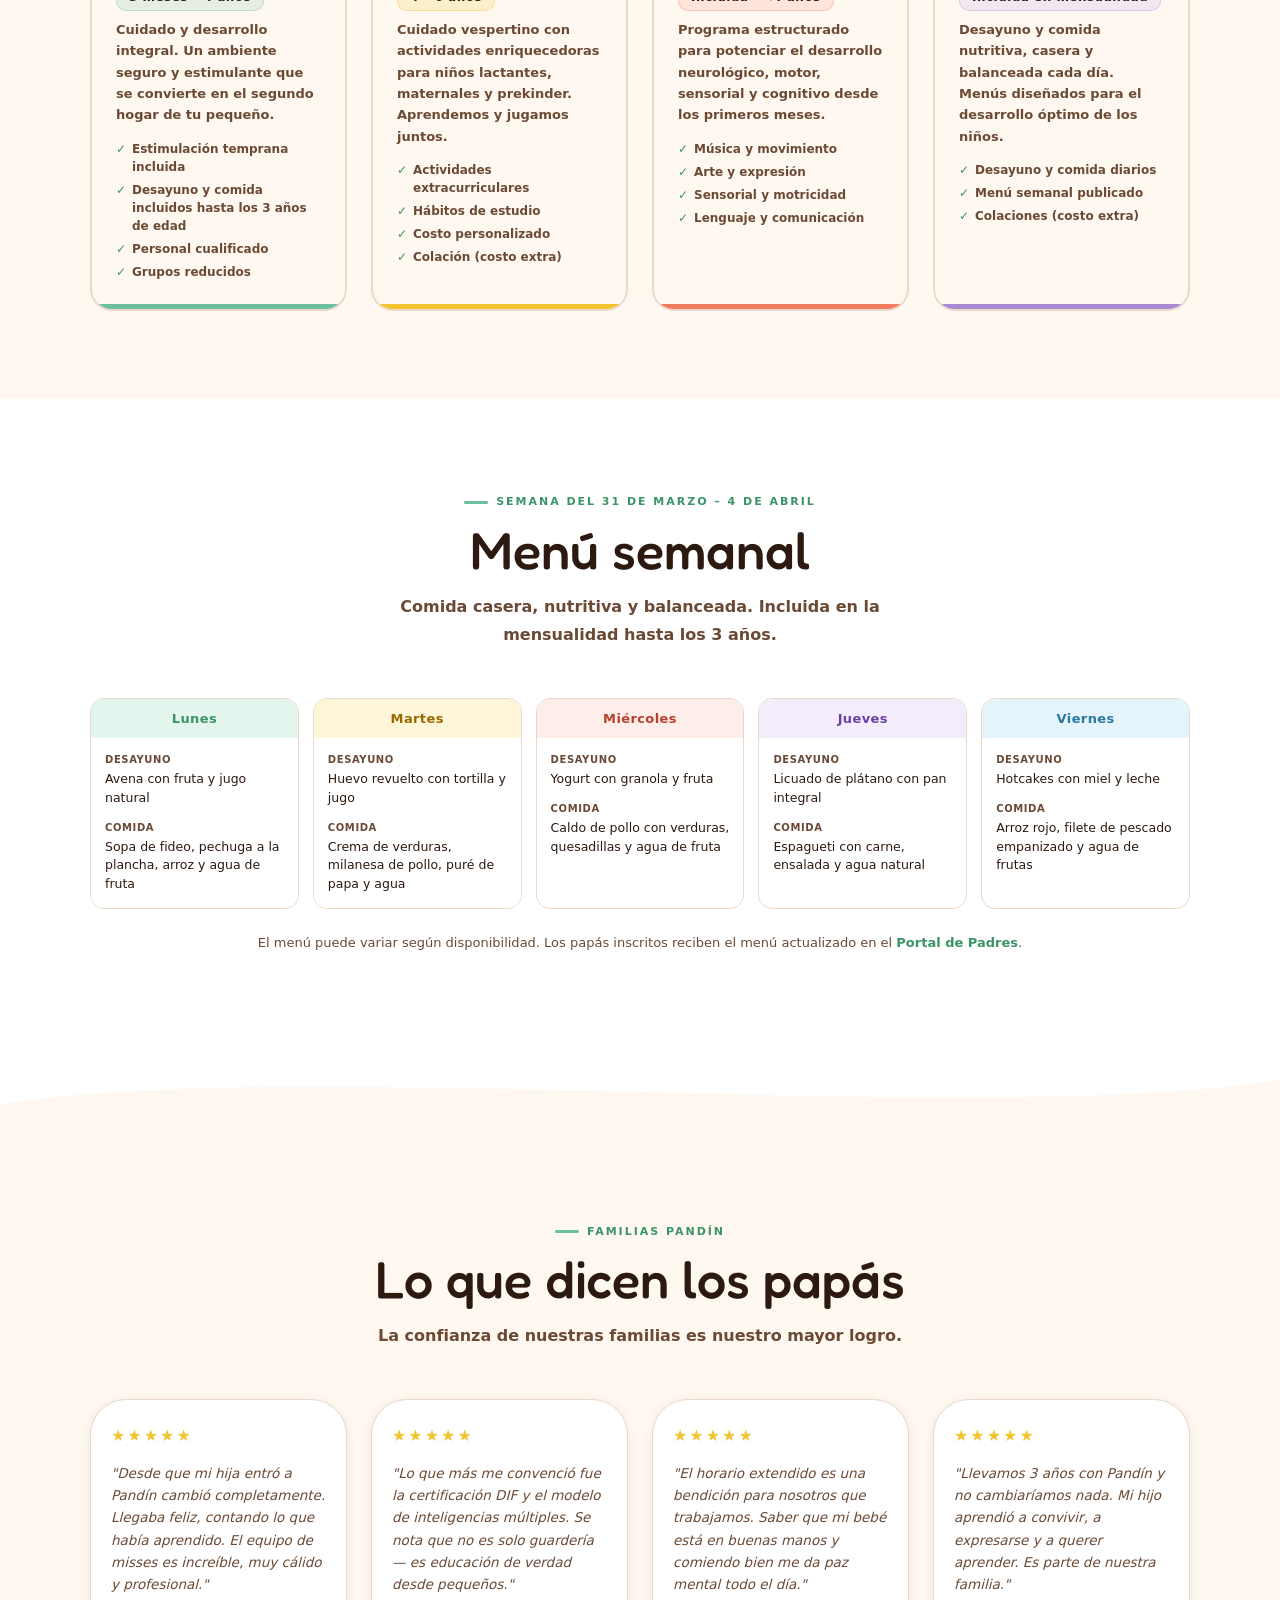
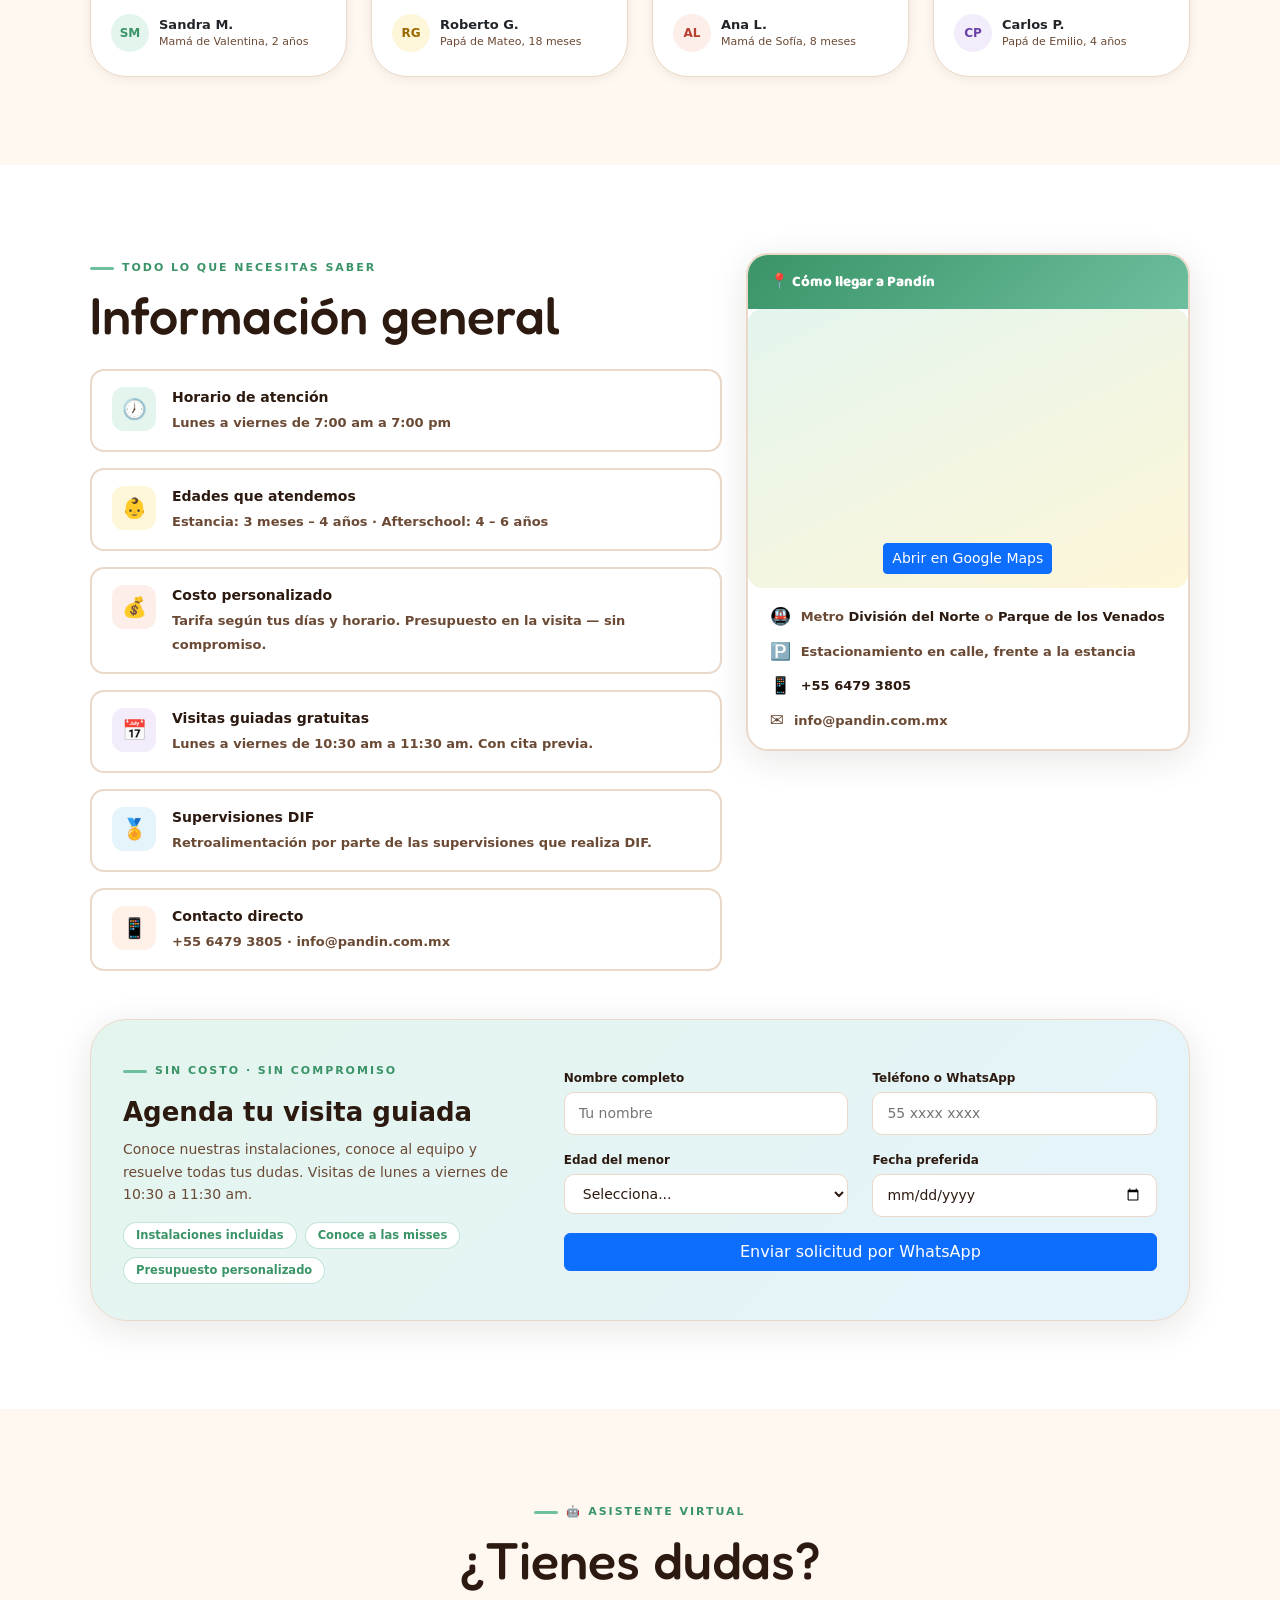
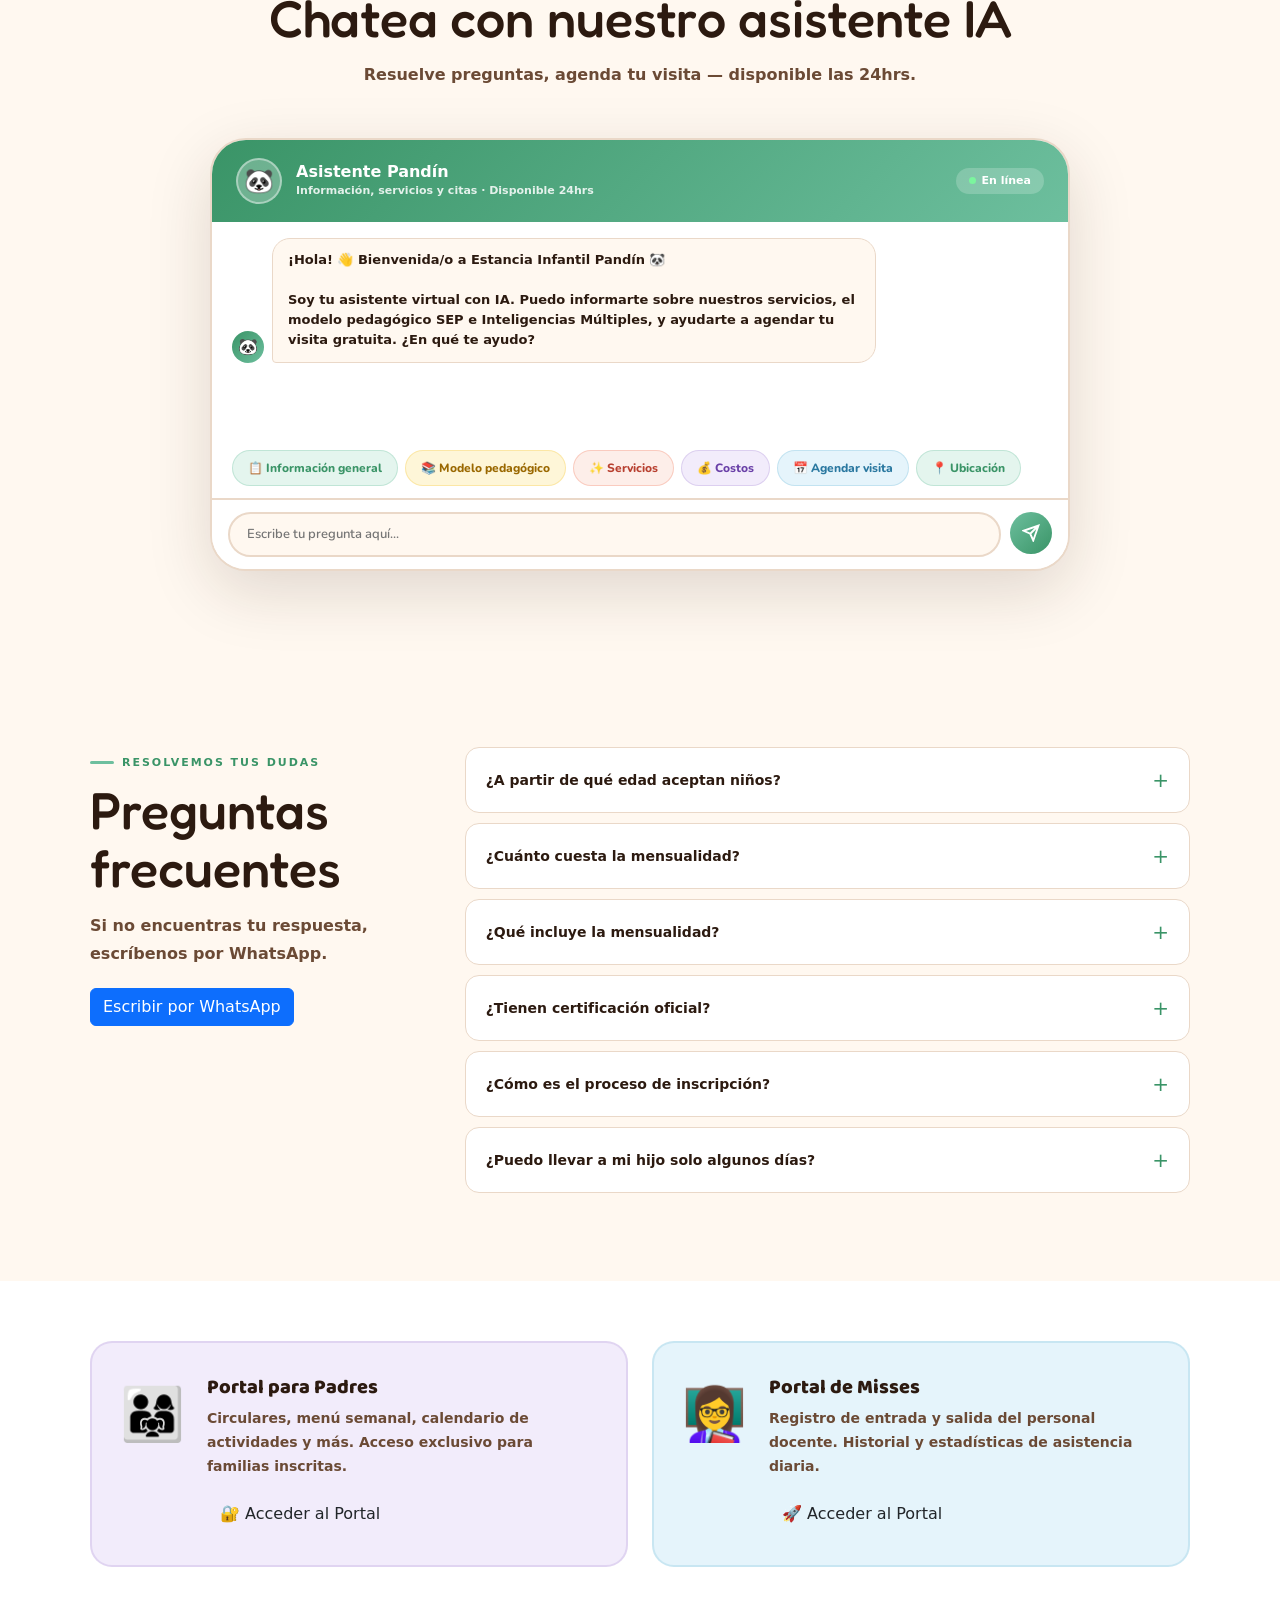
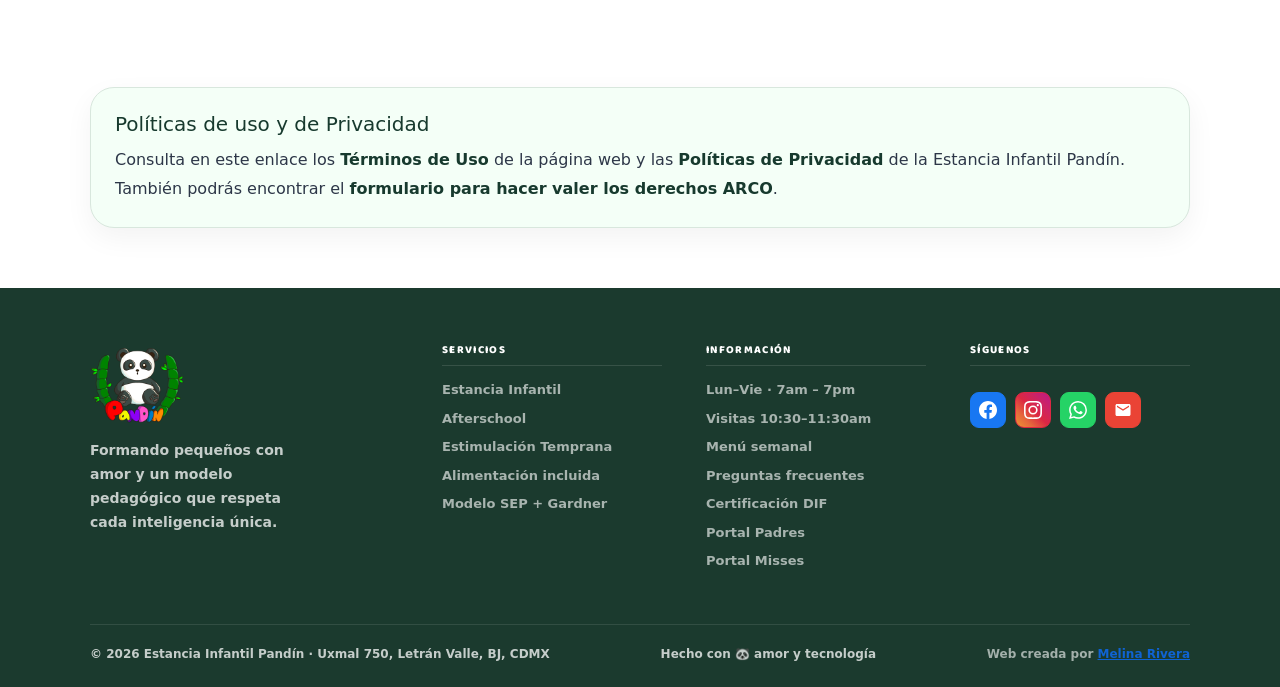
==== commit 639f0f69: "fix: index css" ====
--- a/index.html
+++ b/index.html
@@ -725,16 +725,20 @@
     </div>
   </div>
 </section>
-   <div class="legal-pandin">
-  <h3>Políticas de uso y de Privacidad</h3>
-  <p>
-    Consulta en este enlace los
-    <a href="./pages/privacidad.html">Términos de Uso</a> de la página web y las
-    <a href="./pages/privacidad.html">Políticas de Privacidad</a> de la Estancia Infantil Pandín.
-    También podrás encontrar el
-    <a href="./pages/arco.html">formulario para hacer valer los derechos ARCO</a>.
-  </p>
-</div>
+ <section class="sec-sm" style="background:white">
+  <div class="mw">
+    <div class="legal-pandin">
+      <h3>Políticas de uso y de Privacidad</h3>
+      <p>
+        Consulta en este enlace los
+        <a href="./pages/privacidad.html">Términos de Uso</a> de la página web y las
+        <a href="./pages/privacidad.html">Políticas de Privacidad</a> de la Estancia Infantil Pandín.
+        También podrás encontrar el
+        <a href="./pages/arco.html">formulario para hacer valer los derechos ARCO</a>.
+      </p>
+    </div>
+  </div>
+</section>
 
 <!-- ── FOOTER ─────────────────────────────── -->
 <footer class="pfooter">
--- a/assets/css/index.css
+++ b/assets/css/index.css
@@ -644,22 +644,27 @@
 }
 .pq-card h4 { font-size: 15px; font-weight: 800; color: var(--text); margin-bottom: 8px; }
 .pq-card p { font-size: 13px; color: var(--text-m); line-height: 1.6; margin: 0; }
+
+/* ── Privacidad y Arco ── */
 .legal-pandin{
-  margin-top: 24px;
-  padding: 20px;
-  border-radius: 18px;
+  margin-top: 0;
+  padding: 24px;
+  border-radius: 24px;
   background: #f4fff7;
   border: 1px solid #d8e7dd;
+  box-shadow: 0 10px 28px rgba(0,0,0,.05);
 }
 
 .legal-pandin h3{
   margin: 0 0 10px;
   color: #173a2e;
+  font-size: 1.25rem;
 }
 
 .legal-pandin p{
   margin: 0;
-  line-height: 1.7;
+  line-height: 1.8;
+  color: #2d3748;
 }
 
 .legal-pandin a{
